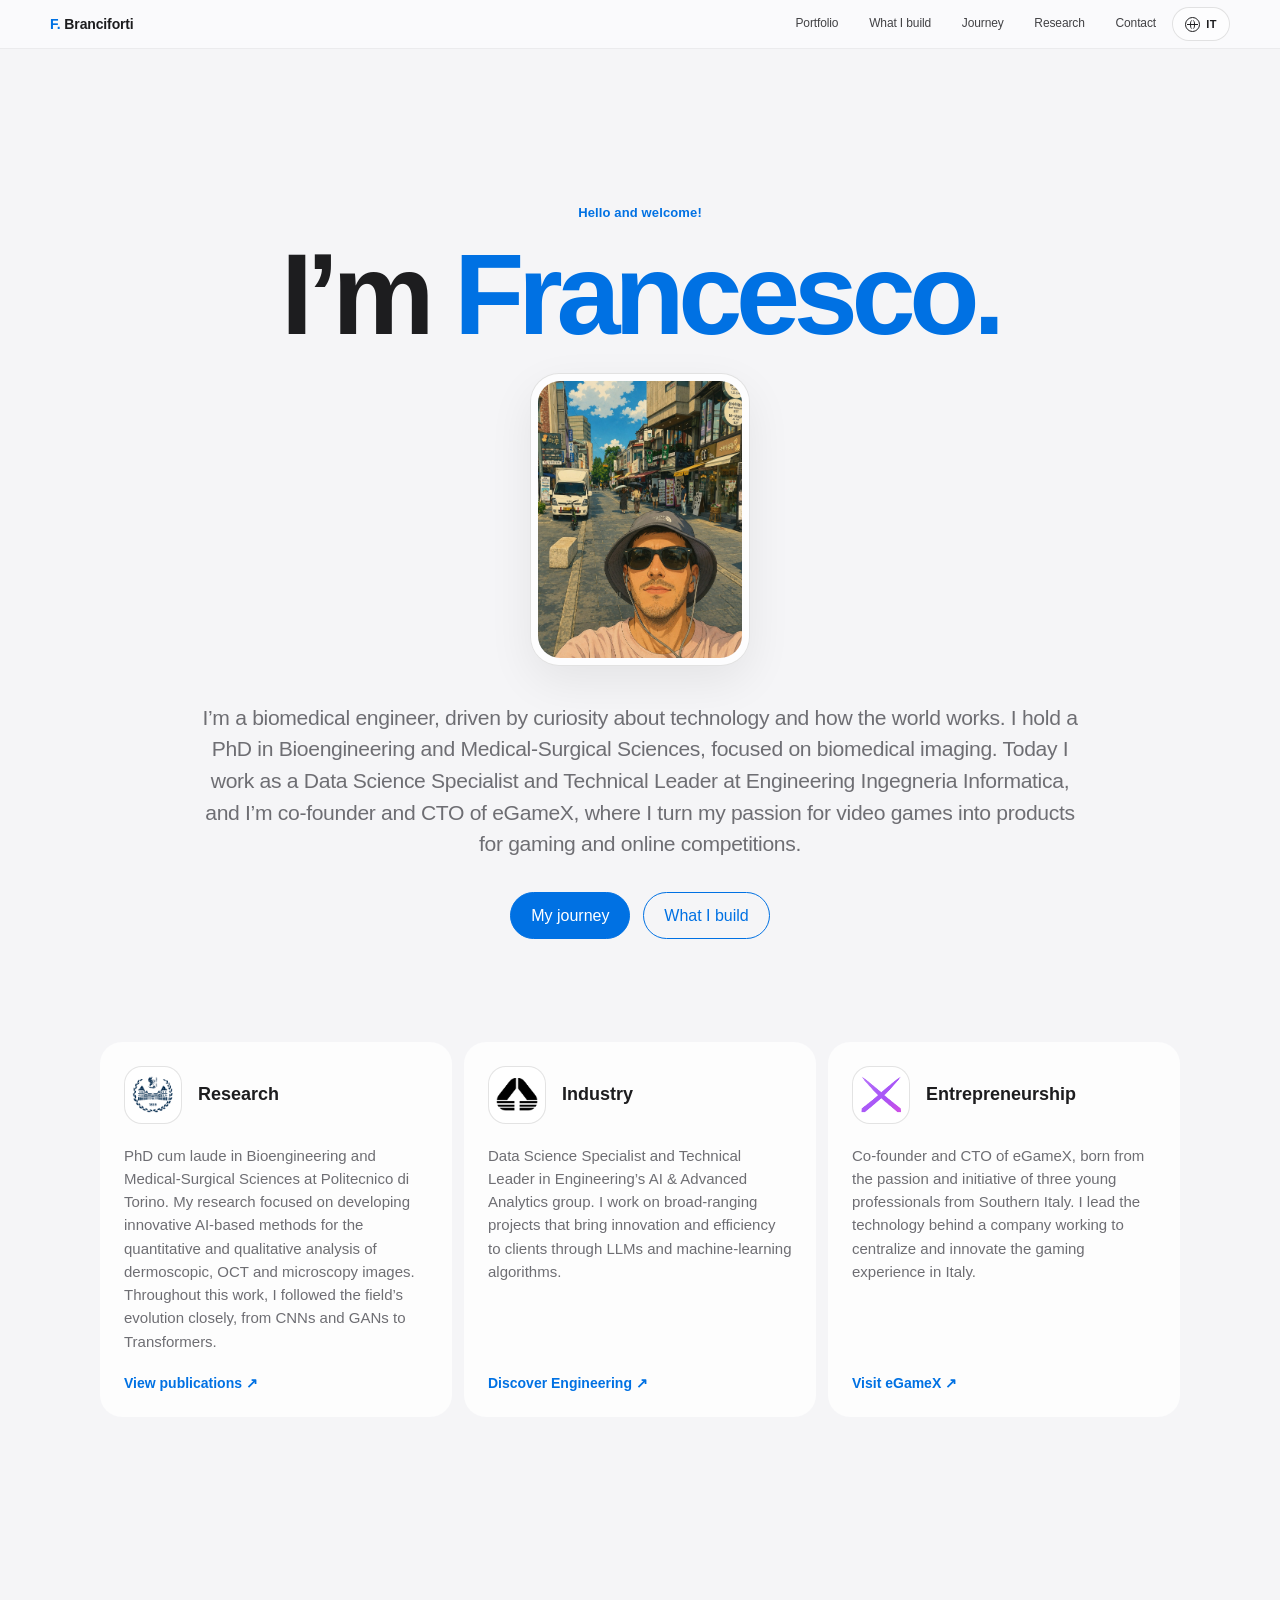
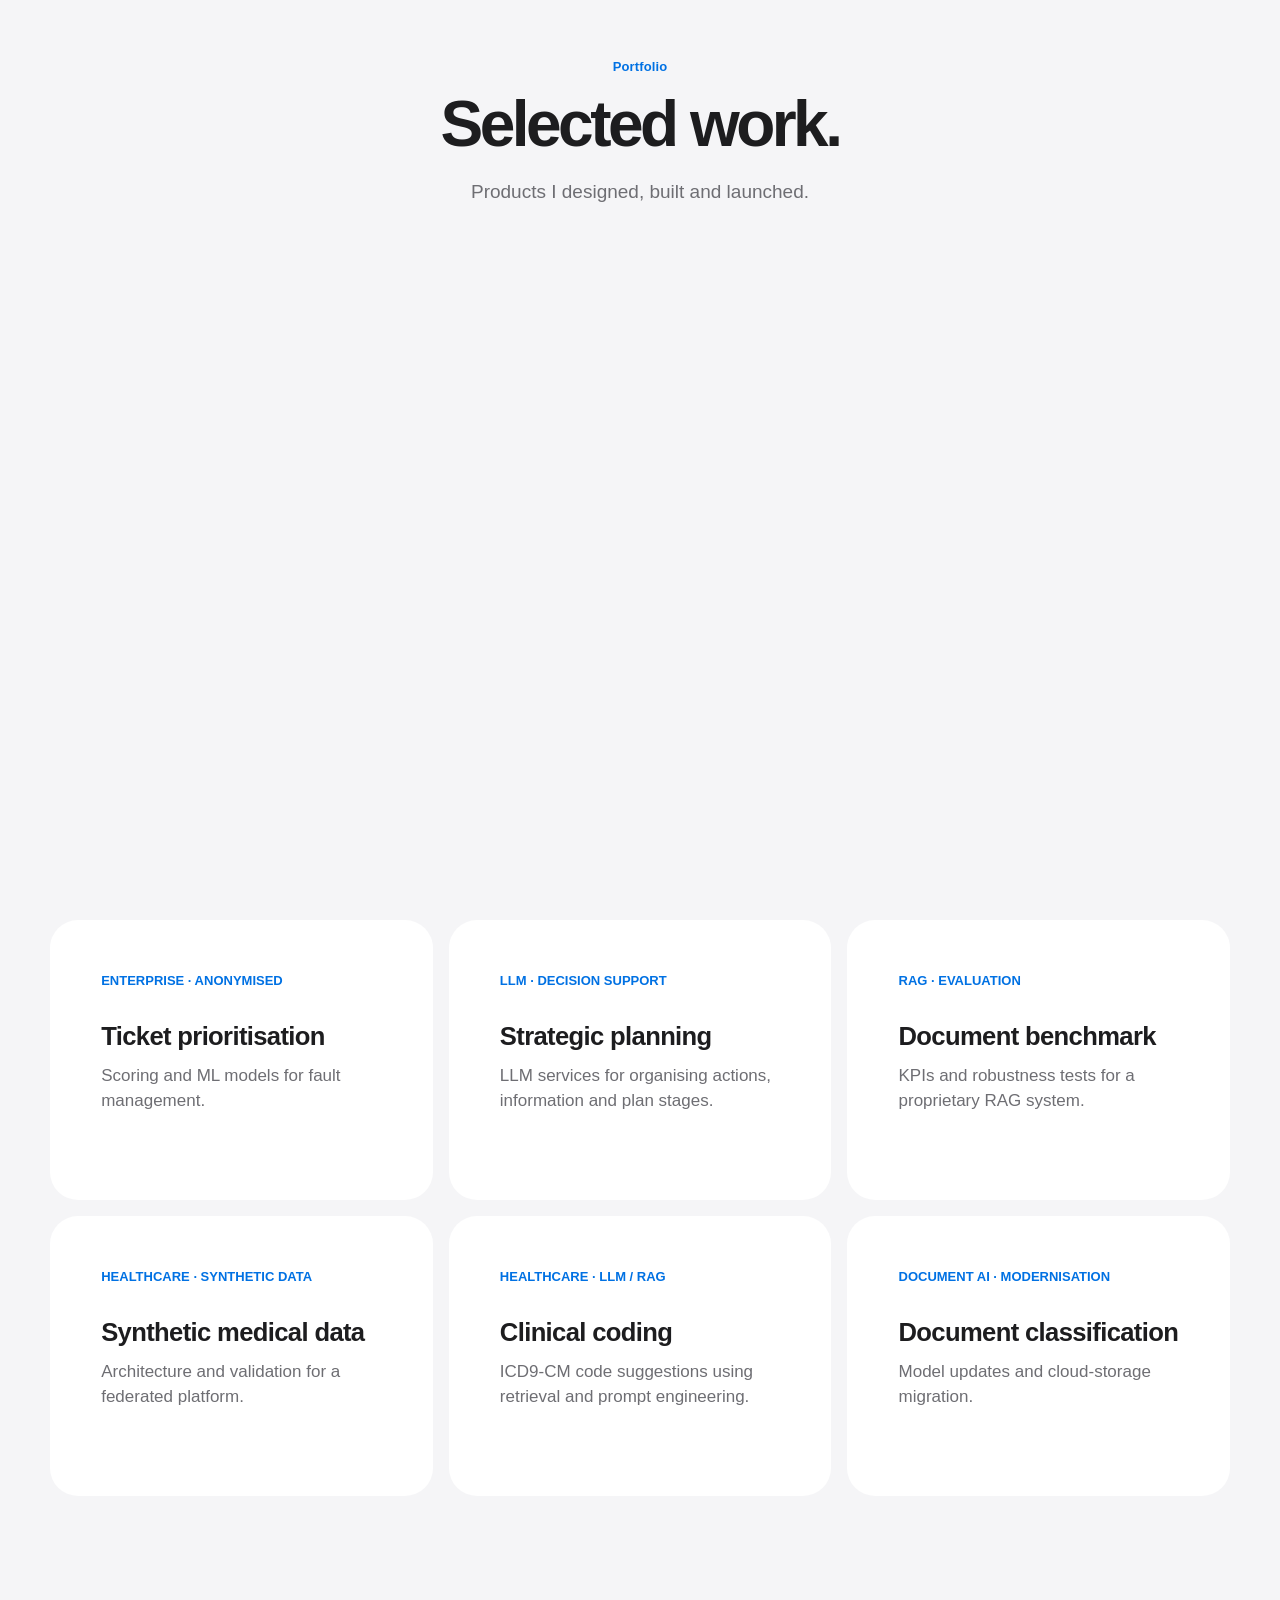
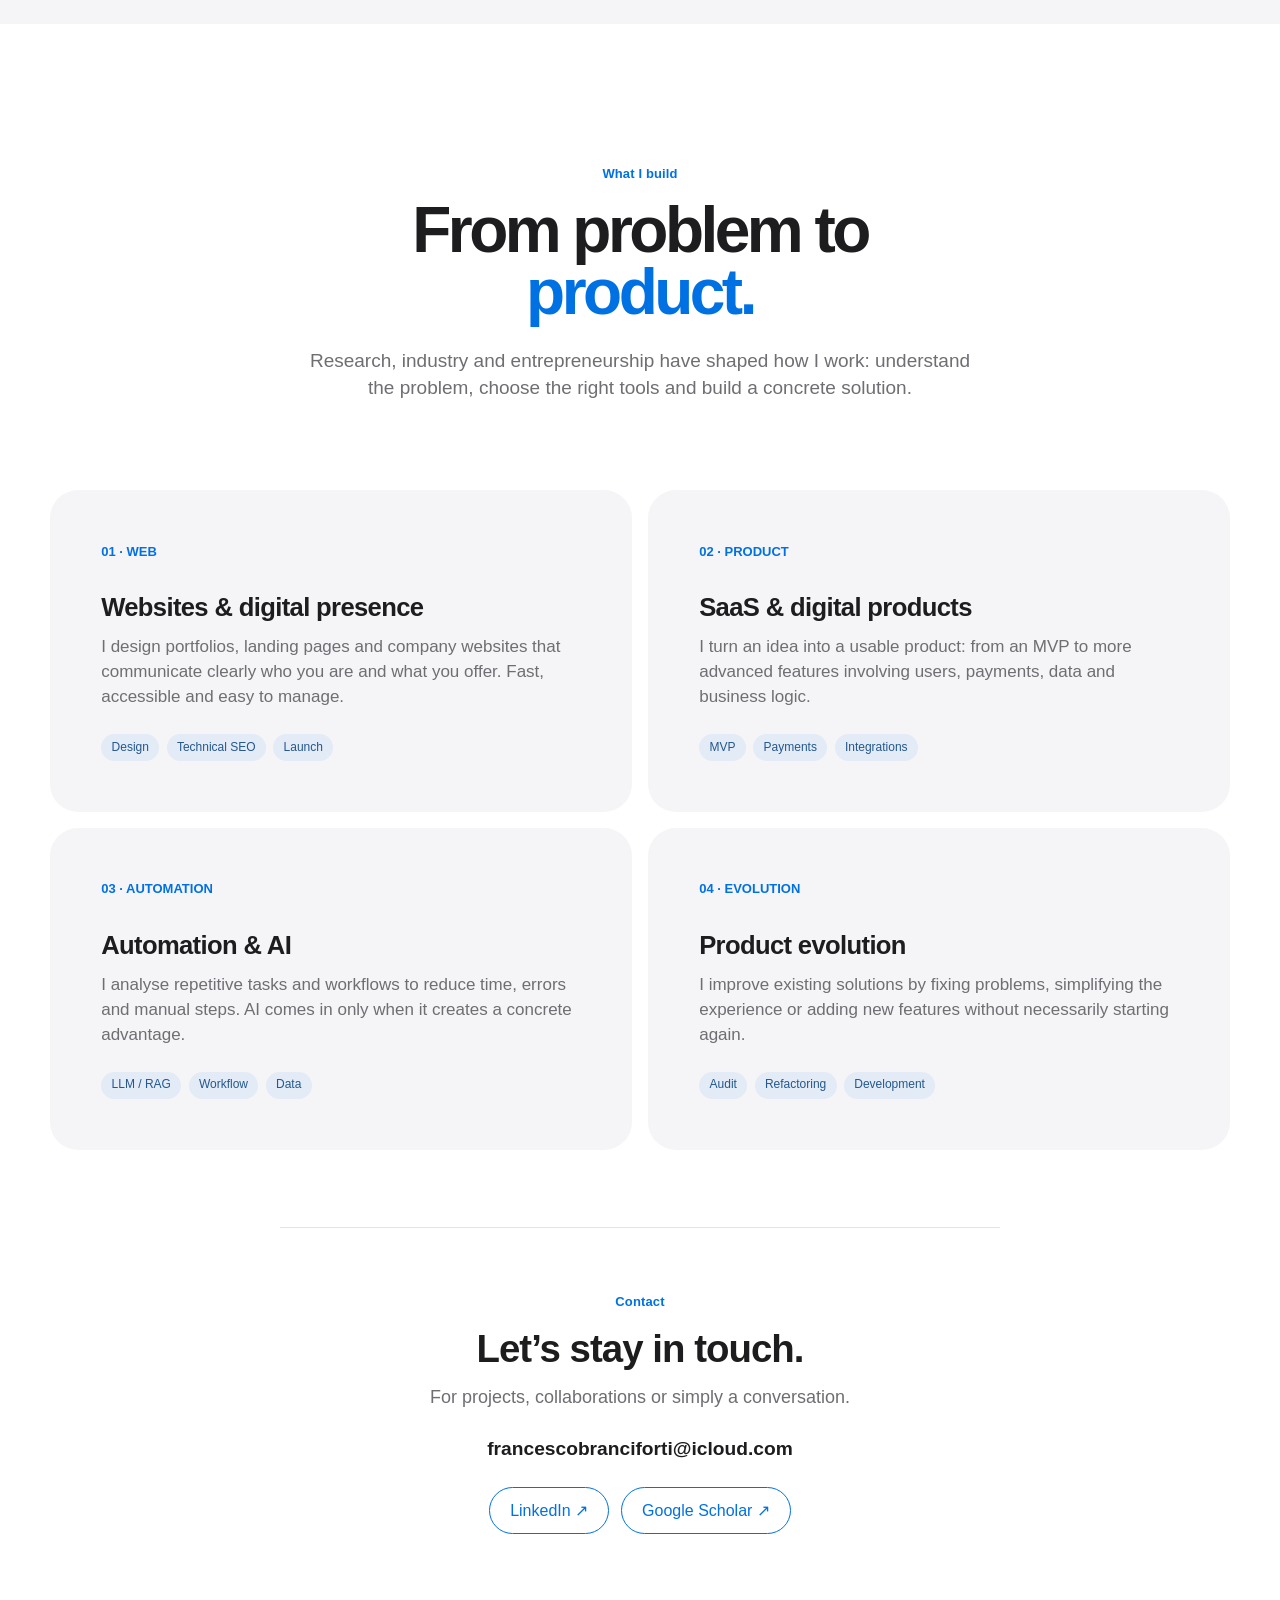
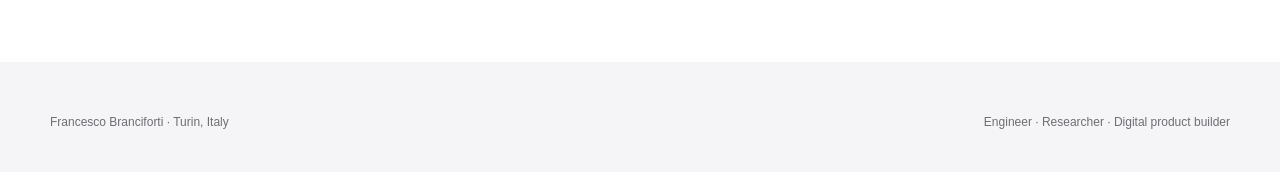
==== index.html @ 2f278cbb "Publish portfolio website" ====
<!doctype html>
<html lang="en">
<head>
  <meta charset="utf-8">
  <meta name="viewport" content="width=device-width, initial-scale=1">
  <title>Francesco Branciforti — Engineer, researcher and product builder</title>
  <meta name="description" content="I build websites, SaaS and custom digital products, with AI where useful.">
  <meta property="og:title" content="Francesco Branciforti — Engineer, researcher and product builder">
  <meta property="og:description" content="Websites, SaaS and digital products, from idea to launch.">
  <meta property="og:type" content="website">
  <meta property="og:url" content="https://ezioauditore95.github.io/portfolio/">
  <link rel="canonical" href="https://ezioauditore95.github.io/portfolio/">
  <link rel="alternate" hreflang="it" href="https://ezioauditore95.github.io/portfolio/it/">
  <link rel="alternate" hreflang="en" href="https://ezioauditore95.github.io/portfolio/">
  <link rel="stylesheet" href="styles.css">
</head>
<body>
  <a class="skip-link" href="#content">Skip to content</a>
  <nav class="site-nav" aria-label="Main navigation">
    <div class="nav-inner">
      <a class="brand" href="#top"><strong>F.</strong> Branciforti</a>
      <div class="nav-links" id="nav-links">
        <a href="#work">Portfolio</a><a href="#solutions">What I build</a><a href="en/journey/">Journey</a><a href="en/research/">Research</a><a href="#contact">Contact</a>
      </div>
      <div class="nav-actions">
        <a class="language-toggle" href="it/" lang="it" aria-label="View this page in Italian" title="Italiano"><span class="language-icon" aria-hidden="true"></span><span class="language-code">IT</span></a>
        <button class="nav-toggle" type="button" aria-expanded="false" aria-controls="nav-links">Menu</button>
      </div>
    </div>
  </nav>

  <main id="content">
    <header class="hero" id="top">
      <div class="wrap hero-grid">
        <div class="welcome-layout">
          <div class="welcome-copy" data-reveal>
            <span class="eyebrow">Hello and welcome!</span>
            <h1>I’m <span class="accent">Francesco.</span></h1>
            <figure class="welcome-portrait">
              <img src="assets/francesco-seoul.jpg" alt="Francesco during a trip to Seoul" width="1086" height="1448" fetchpriority="high">
            </figure>
            <p class="lede hero-intro">I’m a biomedical engineer, driven by curiosity about technology and how the world works. I hold a PhD in Bioengineering and Medical-Surgical Sciences, focused on biomedical imaging. Today I work as a Data Science Specialist and Technical Leader at Engineering Ingegneria Informatica, and I’m co-founder and CTO of eGameX, where I turn my passion for video games into products for gaming and online competitions.</p>
            <div class="actions"><a class="button primary" href="en/journey/">My journey</a><a class="button" href="#solutions">What I build</a></div>
          </div>
        </div>
        <aside class="hero-aside" data-reveal>
          <article class="identity-card">
            <div class="identity-card-head">
              <div class="identity-logo"><img src="assets/logo-polito.png" alt="Politecnico di Torino logo"></div>
              <strong>Research</strong>
            </div>
            <p>PhD cum laude in Bioengineering and Medical-Surgical Sciences at Politecnico di Torino. My research focused on developing innovative AI-based methods for the quantitative and qualitative analysis of dermoscopic, OCT and microscopy images. Throughout this work, I followed the field’s evolution closely, from CNNs and GANs to Transformers.</p>
            <a class="identity-link" href="https://scholar.google.com/citations?user=VHpzXFAAAAAJ" target="_blank" rel="noopener">View publications</a>
          </article>
          <article class="identity-card">
            <div class="identity-card-head">
              <div class="identity-logo"><img src="assets/logo-eng.png" alt="Engineering logo"></div>
              <strong>Industry</strong>
            </div>
            <p>Data Science Specialist and Technical Leader in Engineering’s AI &amp; Advanced Analytics group. I work on broad-ranging projects that bring innovation and efficiency to clients through LLMs and machine-learning algorithms.</p>
            <a class="identity-link" href="https://www.eng.it/en" target="_blank" rel="noopener">Discover Engineering</a>
          </article>
          <article class="identity-card">
            <div class="identity-card-head">
              <div class="identity-logo"><img src="assets/logo-egamex.png" alt="eGameX logo"></div>
              <strong>Entrepreneurship</strong>
            </div>
            <p>Co-founder and CTO of eGameX, born from the passion and initiative of three young professionals from Southern Italy. I lead the technology behind a company working to centralize and innovate the gaming experience in Italy.</p>
            <a class="identity-link" href="https://www.egamex.eu/" target="_blank" rel="noopener">Visit eGameX</a>
          </article>
        </aside>
      </div>
    </header>

    <section id="work"><div class="wrap">
      <div class="section-head" data-reveal><div><span class="eyebrow">Portfolio</span><h2>Selected work.</h2></div><p>Products I designed, built and launched.</p></div>
      <article class="feature" data-reveal>
        <div class="feature-visual"><div class="feature-mark">eGameX</div></div>
        <div class="feature-copy"><span class="eyebrow">Live SaaS · Co-founder &amp; CTO · since 2024</span><h2>A platform for esports tournaments.</h2><p class="muted">I led the product architecture, development and launch.</p><ul><li>Tournament engine and organizer dashboards</li><li>Subscriptions and streaming integrations</li><li>€30k Lazio Innova grant</li></ul><div class="actions"><a class="button primary" href="https://egamex.eu" target="_blank" rel="noopener">Visit eGameX</a></div></div>
      </article>
      <div class="grid-3" style="margin-top:1rem">
        <article class="card" data-reveal><span class="number">ENTERPRISE · ANONYMISED</span><h3>Ticket prioritisation</h3><p>Scoring and ML models for fault management.</p></article>
        <article class="card" data-reveal><span class="number">LLM · DECISION SUPPORT</span><h3>Strategic planning</h3><p>LLM services for organising actions, information and plan stages.</p></article>
        <article class="card" data-reveal><span class="number">RAG · EVALUATION</span><h3>Document benchmark</h3><p>KPIs and robustness tests for a proprietary RAG system.</p></article>
        <article class="card" data-reveal><span class="number">HEALTHCARE · SYNTHETIC DATA</span><h3>Synthetic medical data</h3><p>Architecture and validation for a federated platform.</p></article>
        <article class="card" data-reveal><span class="number">HEALTHCARE · LLM / RAG</span><h3>Clinical coding</h3><p>ICD9-CM code suggestions using retrieval and prompt engineering.</p></article>
        <article class="card" data-reveal><span class="number">DOCUMENT AI · MODERNISATION</span><h3>Document classification</h3><p>Model updates and cloud-storage migration.</p></article>
      </div>
    </div></section>

    <section id="solutions"><div class="wrap">
      <div class="section-head" data-reveal><div><span class="eyebrow">What I build</span><h2>From problem to <span class="accent">product.</span></h2></div><p>Research, industry and entrepreneurship have shaped how I work: understand the problem, choose the right tools and build a concrete solution.</p></div>
      <div class="grid-4">
        <article class="card" data-reveal><span class="number">01 · WEB</span><h3>Websites &amp; digital presence</h3><p>I design portfolios, landing pages and company websites that communicate clearly who you are and what you offer. Fast, accessible and easy to manage.</p><div class="tags"><span class="tag">Design</span><span class="tag">Technical SEO</span><span class="tag">Launch</span></div></article>
        <article class="card" data-reveal><span class="number">02 · PRODUCT</span><h3>SaaS &amp; digital products</h3><p>I turn an idea into a usable product: from an MVP to more advanced features involving users, payments, data and business logic.</p><div class="tags"><span class="tag">MVP</span><span class="tag">Payments</span><span class="tag">Integrations</span></div></article>
        <article class="card" data-reveal><span class="number">03 · AUTOMATION</span><h3>Automation &amp; AI</h3><p>I analyse repetitive tasks and workflows to reduce time, errors and manual steps. AI comes in only when it creates a concrete advantage.</p><div class="tags"><span class="tag">LLM / RAG</span><span class="tag">Workflow</span><span class="tag">Data</span></div></article>
        <article class="card" data-reveal><span class="number">04 · EVOLUTION</span><h3>Product evolution</h3><p>I improve existing solutions by fixing problems, simplifying the experience or adding new features without necessarily starting again.</p><div class="tags"><span class="tag">Audit</span><span class="tag">Refactoring</span><span class="tag">Development</span></div></article>
      </div>
      <div class="section-bridge contact-hub" id="contact" data-reveal>
        <span class="eyebrow">Contact</span>
        <h3>Let’s stay in touch.</h3>
        <p>For projects, collaborations or simply a conversation.</p>
        <a class="contact-email" href="mailto:francescobranciforti@icloud.com?subject=I%20would%20like%20to%20tell%20you%20about%20my%20idea">francescobranciforti@icloud.com</a>
        <div class="contact-links">
          <a class="button" href="https://www.linkedin.com/in/francescobranciforti" target="_blank" rel="noopener">LinkedIn ↗</a>
          <a class="button" href="https://scholar.google.com/citations?user=VHpzXFAAAAAJ" target="_blank" rel="noopener">Google Scholar ↗</a>
        </div>
      </div>
    </div></section>
  </main>
  <footer><div class="wrap footer-inner"><span>Francesco Branciforti · Turin, Italy</span><span>Engineer · Researcher · Digital product builder</span></div></footer>
  <script src="script.js"></script>
</body>
</html>
---- styles.css ----
:root {
  --ink: #1d1d1f;
  --muted: #6e6e73;
  --blue: #0071e3;
  --blue-hover: #0077ed;
  --surface: #ffffff;
  --surface-soft: #f5f5f7;
  --line: rgba(0, 0, 0, 0.11);
  --shadow: 0 18px 50px rgba(0, 0, 0, 0.08);
  --sans: -apple-system, BlinkMacSystemFont, "SF Pro Display", "SF Pro Text", "Helvetica Neue", Arial, sans-serif;
  --mono: "SFMono-Regular", Consolas, monospace;
}

* { box-sizing: border-box; }
html { scroll-behavior: smooth; }

body {
  margin: 0;
  background: var(--surface);
  color: var(--ink);
  font-family: var(--sans);
  font-size: 17px;
  line-height: 1.47;
  -webkit-font-smoothing: antialiased;
  text-rendering: optimizeLegibility;
}

a { color: inherit; }
img { display: block; max-width: 100%; }
button, input, textarea { font: inherit; }

.skip-link {
  position: fixed;
  top: .75rem;
  left: .75rem;
  z-index: 100;
  padding: .7rem 1rem;
  border-radius: 999px;
  background: var(--ink);
  color: #fff;
  transform: translateY(-160%);
}
.skip-link:focus { transform: none; }

.site-nav {
  position: sticky;
  top: 0;
  z-index: 50;
  background: rgba(250, 250, 252, .86);
  border-bottom: 1px solid rgba(0, 0, 0, .06);
  backdrop-filter: saturate(180%) blur(20px);
}

.nav-inner, .wrap {
  width: min(1180px, calc(100% - 44px));
  margin-inline: auto;
}

.nav-inner {
  min-height: 48px;
  display: flex;
  align-items: center;
  justify-content: space-between;
  gap: 1rem;
}

.brand {
  text-decoration: none;
  font-size: 14px;
  font-weight: 600;
  letter-spacing: -.01em;
}
.brand strong { color: var(--blue); }

.nav-links { display: flex; align-items: center; gap: clamp(1rem, 2.4vw, 2rem); margin-left: auto; }
.nav-links a {
  color: #424245;
  text-decoration: none;
  font-size: 12px;
  letter-spacing: -.01em;
  transition: color 160ms ease;
}
.nav-links a:hover, .nav-links a:focus-visible, .nav-links a[aria-current="page"] { color: #000; }
.language { border-left: 1px solid var(--line); padding-left: 1.25rem; color: var(--blue) !important; }

.nav-actions {
  display: flex;
  align-items: center;
  gap: .2rem;
}
.language-toggle {
  min-width: 58px;
  height: 34px;
  display: inline-flex;
  align-items: center;
  justify-content: center;
  gap: .38rem;
  padding: 0 .65rem;
  border: 1px solid var(--line);
  border-radius: 999px;
  color: var(--ink);
  background: rgba(255, 255, 255, .62);
  text-decoration: none;
  font-size: 11px;
  font-weight: 650;
  letter-spacing: .04em;
  transition: background-color 160ms ease, border-color 160ms ease, color 160ms ease;
}
.language-toggle:hover, .language-toggle:focus-visible { background: #fff; border-color: #b7b7bc; color: var(--blue); }
.language-icon {
  position: relative;
  width: 15px;
  height: 15px;
  display: block;
  border: 1.5px solid currentColor;
  border-radius: 50%;
}
.language-icon::before {
  content: "";
  position: absolute;
  inset: 2px 4px;
  border-left: 1.5px solid currentColor;
  border-right: 1.5px solid currentColor;
  border-radius: 50%;
}
.language-icon::after {
  content: "";
  position: absolute;
  left: 1px;
  right: 1px;
  top: 6px;
  border-top: 1.5px solid currentColor;
}

.nav-toggle {
  display: none;
  border: 0;
  background: transparent;
  color: var(--ink);
  padding: .5rem;
}

.hero {
  min-height: calc(100vh - 48px);
  display: grid;
  align-items: center;
  padding: clamp(6rem, 12vw, 10rem) 0 clamp(4rem, 9vw, 7rem);
  background: var(--surface-soft);
  text-align: center;
}

.hero-grid {
  display: flex;
  flex-direction: column;
  align-items: center;
}
.welcome-layout {
  width: min(880px, 100%);
  text-align: center;
}
.welcome-copy h1 { margin-inline: auto; }
.welcome-copy .actions { justify-content: center; }
.welcome-portrait {
  width: min(220px, 58vw);
  aspect-ratio: 3 / 4;
  margin: 0 auto 2.2rem;
  padding: 7px;
  overflow: hidden;
  border: 1px solid var(--line);
  border-radius: 29px;
  background: rgba(255, 255, 255, .82);
  box-shadow: 0 16px 46px rgba(0, 0, 0, .07);
}
.welcome-portrait img {
  width: 100%;
  height: 100%;
  display: block;
  border-radius: 22px;
  object-fit: cover;
}

.eyebrow {
  display: block;
  margin-bottom: 1rem;
  color: var(--blue);
  font-size: 13px;
  font-weight: 600;
  letter-spacing: .01em;
}

h1, h2, h3, p { margin-top: 0; }
h1, h2 {
  margin-bottom: 1.4rem;
  font-weight: 650;
  line-height: .98;
  letter-spacing: -.055em;
}
h1 { max-width: 12ch; font-size: clamp(4rem, 9vw, 7.8rem); }
h2 { max-width: 15ch; font-size: clamp(2.8rem, 5vw, 5rem); }
h3 { margin-bottom: .8rem; font-size: clamp(1.35rem, 2vw, 1.7rem); line-height: 1.15; letter-spacing: -.025em; }
.hero h1 { margin-inline: auto; }
.accent { color: var(--blue); }
.lede { max-width: 760px; color: var(--muted); font-size: clamp(1.2rem, 2vw, 1.65rem); line-height: 1.35; letter-spacing: -.015em; }
.hero-intro { max-width: 880px; font-size: clamp(1.12rem, 1.65vw, 1.4rem); line-height: 1.5; }

.actions { display: flex; flex-wrap: wrap; gap: .8rem; margin-top: 2rem; }
.hero .actions { justify-content: center; }
.button {
  display: inline-flex;
  min-height: 44px;
  align-items: center;
  justify-content: center;
  padding: .68rem 1.25rem;
  border: 1px solid var(--blue);
  border-radius: 999px;
  color: var(--blue);
  text-decoration: none;
  font-size: 16px;
  font-weight: 450;
  transition: background 160ms ease, color 160ms ease, transform 160ms ease;
}
.button.primary { background: var(--blue); color: #fff; }
.button:hover, .button:focus-visible { background: var(--blue-hover); color: #fff; transform: translateY(-1px); }

.hero-aside {
  width: min(1080px, 100%);
  display: grid;
  grid-template-columns: repeat(3, 1fr);
  gap: 12px;
  margin-top: clamp(4rem, 8vw, 7rem);
  text-align: left;
}
.identity-card {
  min-height: 350px;
  margin: 0;
  padding: 1.5rem;
  border-radius: 22px;
  background: rgba(255, 255, 255, .78);
  display: flex;
  flex-direction: column;
  gap: 1.25rem;
}
.identity-card-head {
  display: flex;
  align-items: center;
  gap: 1rem;
}
.identity-card-head strong {
  color: var(--ink);
  font-size: 18px;
}
.identity-card p {
  margin: 0;
  color: var(--muted);
  font-size: 15px;
  line-height: 1.55;
}
.identity-link {
  align-self: flex-start;
  margin-top: auto;
  color: var(--blue);
  font-size: 14px;
  font-weight: 600;
  text-decoration: none;
}
.identity-link::after { content: " ↗"; }
.identity-link:hover, .identity-link:focus-visible { text-decoration: underline; text-underline-offset: 3px; }
.identity-logo {
  width: 58px;
  aspect-ratio: 1;
  display: grid;
  place-items: center;
  overflow: hidden;
  border: 1px solid var(--line);
  border-radius: 18px;
  background: #fff;
}
.identity-logo img {
  width: 74%;
  height: 74%;
  display: block;
  object-fit: contain;
}

.proof-strip {
  display: grid;
  grid-template-columns: repeat(4, 1fr);
  background: var(--surface);
  border-bottom: 12px solid var(--surface-soft);
}
.proof {
  padding: 2.4rem 1.5rem;
  border-right: 1px solid var(--line);
  color: var(--muted);
  text-align: center;
  font-size: 14px;
}
.proof:last-child { border-right: 0; }
.proof strong { display: block; margin-bottom: .25rem; color: var(--ink); font-size: 18px; letter-spacing: -.02em; }

section {
  padding: clamp(6rem, 10vw, 9rem) 0;
  border-bottom: 12px solid var(--surface);
  background: var(--surface-soft);
}
section:nth-of-type(even) { background: var(--surface); border-bottom-color: var(--surface-soft); }

.section-head {
  max-width: 860px;
  margin: 0 auto clamp(3.5rem, 7vw, 5.5rem);
  text-align: center;
}
.section-head h2 { margin-inline: auto; }
.section-head p { max-width: 680px; margin-inline: auto; color: var(--muted); font-size: 19px; }

.grid-2, .grid-3, .grid-4 { display: grid; gap: 16px; }
.grid-2, .grid-4 { grid-template-columns: repeat(2, 1fr); }
.grid-3 { grid-template-columns: repeat(3, 1fr); }

.card {
  position: relative;
  min-height: 280px;
  overflow: hidden;
  padding: clamp(2rem, 4vw, 3.2rem);
  border: 0;
  border-radius: 28px;
  background: #fff;
  transition: transform 220ms ease, box-shadow 220ms ease;
}
section:nth-of-type(even) .card { background: var(--surface-soft); }
.card:hover { transform: translateY(-4px); box-shadow: var(--shadow); }
.card p, .muted { color: var(--muted); }
.card .number { display: block; margin-bottom: 2rem; color: var(--blue); font-size: 13px; font-weight: 600; }
.section-bridge { max-width: 720px; margin: clamp(3rem, 6vw, 5rem) auto 0; text-align: center; }
.section-bridge p { margin-bottom: 1.5rem; color: var(--muted); font-size: 18px; line-height: 1.5; }
.contact-hub { scroll-margin-top: 80px; padding-top: clamp(2.5rem, 5vw, 4rem); border-top: 1px solid var(--line); }
.contact-hub h3 { margin-bottom: .8rem; font-size: clamp(1.8rem, 3vw, 2.5rem); }
.contact-email { display: inline-block; margin-bottom: 1.5rem; color: var(--ink); font-size: clamp(1rem, 2vw, 1.2rem); font-weight: 600; text-decoration: none; }
.contact-email:hover, .contact-email:focus-visible { color: var(--blue); text-decoration: underline; text-underline-offset: 4px; }
.contact-links { display: flex; flex-wrap: wrap; justify-content: center; gap: .75rem; }
.tags { display: flex; flex-wrap: wrap; gap: .45rem; margin-top: 1.5rem; }
.tag { padding: .3rem .65rem; border-radius: 999px; background: rgba(0, 113, 227, .08); color: #24588f; font-size: 12px; }

.feature {
  display: grid;
  grid-template-columns: .95fr 1.05fr;
  min-height: 610px;
  overflow: hidden;
  border-radius: 32px;
  background: #000;
  color: #f5f5f7;
}
.feature-visual {
  min-height: 420px;
  display: flex;
  align-items: center;
  justify-content: center;
  padding: 2rem;
  background:
    radial-gradient(circle at 50% 45%, rgba(80, 150, 255, .78), transparent 22%),
    radial-gradient(circle at 45% 55%, rgba(74, 63, 190, .55), transparent 42%),
    linear-gradient(145deg, #10142a, #000 70%);
}
.feature-mark { font-size: clamp(3.5rem, 8vw, 7.5rem); font-weight: 650; letter-spacing: -.075em; text-shadow: 0 0 45px rgba(130, 185, 255, .4); }
.feature-copy { align-self: center; padding: clamp(2.5rem, 6vw, 5rem); }
.feature-copy h2 { color: #f5f5f7; }
.feature-copy p, .feature-copy ul { color: #a1a1a6; }
.feature-copy ul { padding-left: 1.2rem; }
.feature-copy .button { color: #fff; }

.timeline { max-width: 940px; margin: 0 auto 2rem; }
.timeline-item {
  display: grid;
  grid-template-columns: 145px 1fr;
  gap: 2rem;
  margin-bottom: 16px;
  padding: clamp(2rem, 4vw, 3.2rem);
  border-radius: 26px;
  background: #fff;
}
.timeline-item time { color: var(--blue); font-size: 14px; font-weight: 600; }
.timeline-item p { margin-bottom: 0; color: var(--muted); }
.timeline + .text-link { display: block; width: fit-content; margin: 2rem auto 0; }

.fact-list {
  display: grid;
  gap: .75rem;
  margin: 1.25rem 0 0;
  padding: 0;
  list-style: none;
}
.fact-list li { color: var(--muted); }
.fact-list strong { color: var(--ink); }

.research-facts {
  display: grid;
  grid-template-columns: repeat(3, 1fr);
  gap: 16px;
  margin-top: 16px;
}
.research-fact {
  padding: 1.6rem;
  border-radius: 20px;
  background: #fff;
  color: var(--muted);
  font-size: 14px;
}
.research-fact strong {
  display: block;
  margin-bottom: .35rem;
  color: var(--ink);
  font-size: 19px;
  letter-spacing: -.02em;
}

.research-card { min-height: 0; }
.research-card img { width: 100%; aspect-ratio: 16/10; object-fit: cover; margin-bottom: 1.7rem; border-radius: 18px; }
.text-link { color: var(--blue); text-underline-offset: 4px; }

.method { counter-reset: method; }
.method .card { counter-increment: method; }
.method .card::after { content: "0" counter(method); position: absolute; right: 1.5rem; bottom: .4rem; color: rgba(0,0,0,.045); font-size: 5rem; font-weight: 650; }

.page-hero {
  padding: clamp(7rem, 12vw, 11rem) 0 clamp(5rem, 8vw, 8rem);
  background: var(--surface-soft);
  text-align: center;
}
.page-hero h1 { max-width: 14ch; margin-inline: auto; font-size: clamp(3.8rem, 8vw, 7rem); }
.page-hero .lede { margin-inline: auto; }
.page-hero .actions { justify-content: center; }
.page-body { display: grid; grid-template-columns: minmax(0, .65fr) minmax(0, 1.35fr); gap: 5rem; }
.sticky-intro { position: sticky; top: 92px; align-self: start; }

.publication-list { list-style: none; padding: 0; margin: 0; }
.publication-list li { padding: 1.5rem 0; border-top: 1px solid var(--line); color: var(--muted); }
.publication-list strong { color: var(--ink); }

.callout {
  max-width: 1100px;
  margin: 0 auto;
  padding: clamp(4rem, 8vw, 7rem) clamp(2rem, 7vw, 6rem);
  border-radius: 32px;
  background: #000;
  color: #f5f5f7;
  text-align: center;
}
.callout h2 { margin-inline: auto; }
.callout .muted { color: #a1a1a6; }
.callout .actions { justify-content: center; }
.callout .button:not(.primary) { color: #2997ff; border-color: #2997ff; }

footer { padding: 2.5rem 0; background: var(--surface-soft); color: var(--muted); font-size: 12px; }
.footer-inner { display: flex; justify-content: space-between; gap: 1rem; flex-wrap: wrap; }

[data-reveal] { opacity: 0; transform: translateY(16px); transition: opacity 600ms ease, transform 600ms ease; }
[data-reveal].visible { opacity: 1; transform: none; }

@media (max-width: 900px) {
  .nav-toggle { display: inline-flex; }
  .nav-links {
    display: none;
    position: absolute;
    top: 48px;
    left: 0;
    right: 0;
    padding: 1.2rem 22px 1.5rem;
    background: rgba(250,250,252,.98);
    border-bottom: 1px solid var(--line);
    flex-wrap: wrap;
  }
  .nav-links.open { display: flex; }
  .language { border-left: 0; padding-left: 0; }
  .welcome-copy .hero-intro { margin-inline: auto; }
  .welcome-portrait { width: min(210px, 58vw); }
  .hero-aside, .grid-3, .research-facts { grid-template-columns: 1fr; }
  .identity-card { min-height: 0; text-align: left; }
  .feature, .page-body { grid-template-columns: 1fr; }
  .feature-visual { min-height: 340px; }
  .sticky-intro { position: static; }
}

@media (max-width: 620px) {
  .nav-inner, .wrap { width: min(100% - 28px, 1180px); }
  body { font-size: 16px; }
  .hero { min-height: auto; }
  .welcome-portrait { width: min(190px, 54vw); border-radius: 25px; }
  .welcome-portrait img { border-radius: 18px; }
  h1 { font-size: clamp(3.6rem, 18vw, 5rem); }
  h2 { font-size: clamp(2.6rem, 12vw, 3.8rem); }
  .proof-strip, .grid-2, .grid-4 { grid-template-columns: 1fr; }
  .proof { border-right: 0; border-bottom: 1px solid var(--line); }
  .card { min-height: 0; border-radius: 22px; }
  .feature { border-radius: 24px; }
  .timeline-item { grid-template-columns: 1fr; gap: .55rem; border-radius: 22px; }
  .actions { flex-direction: column; align-items: stretch; }
  .button { width: 100%; }
  .callout { border-radius: 24px; }
}

@media (prefers-reduced-motion: reduce) {
  html { scroll-behavior: auto; }
  *, *::before, *::after { animation-duration: .01ms !important; transition-duration: .01ms !important; }
  [data-reveal] { opacity: 1; transform: none; }
}
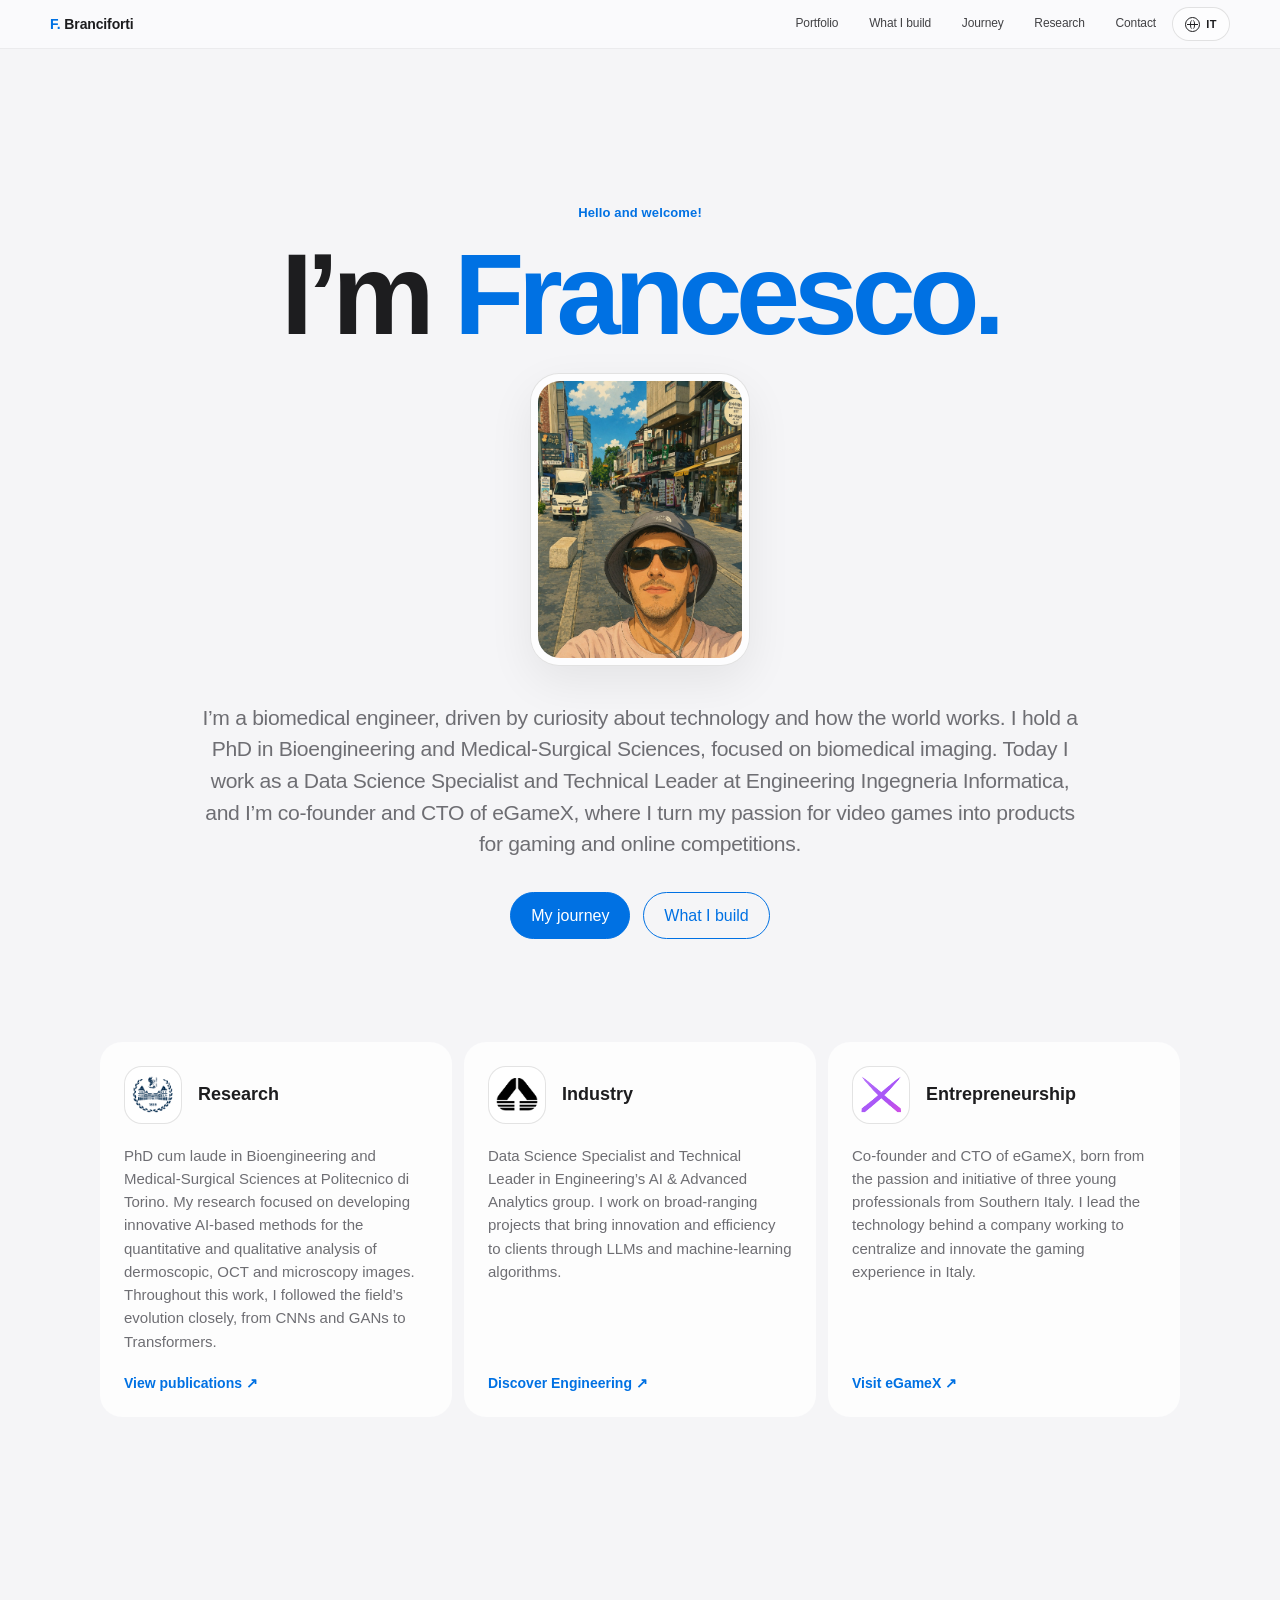
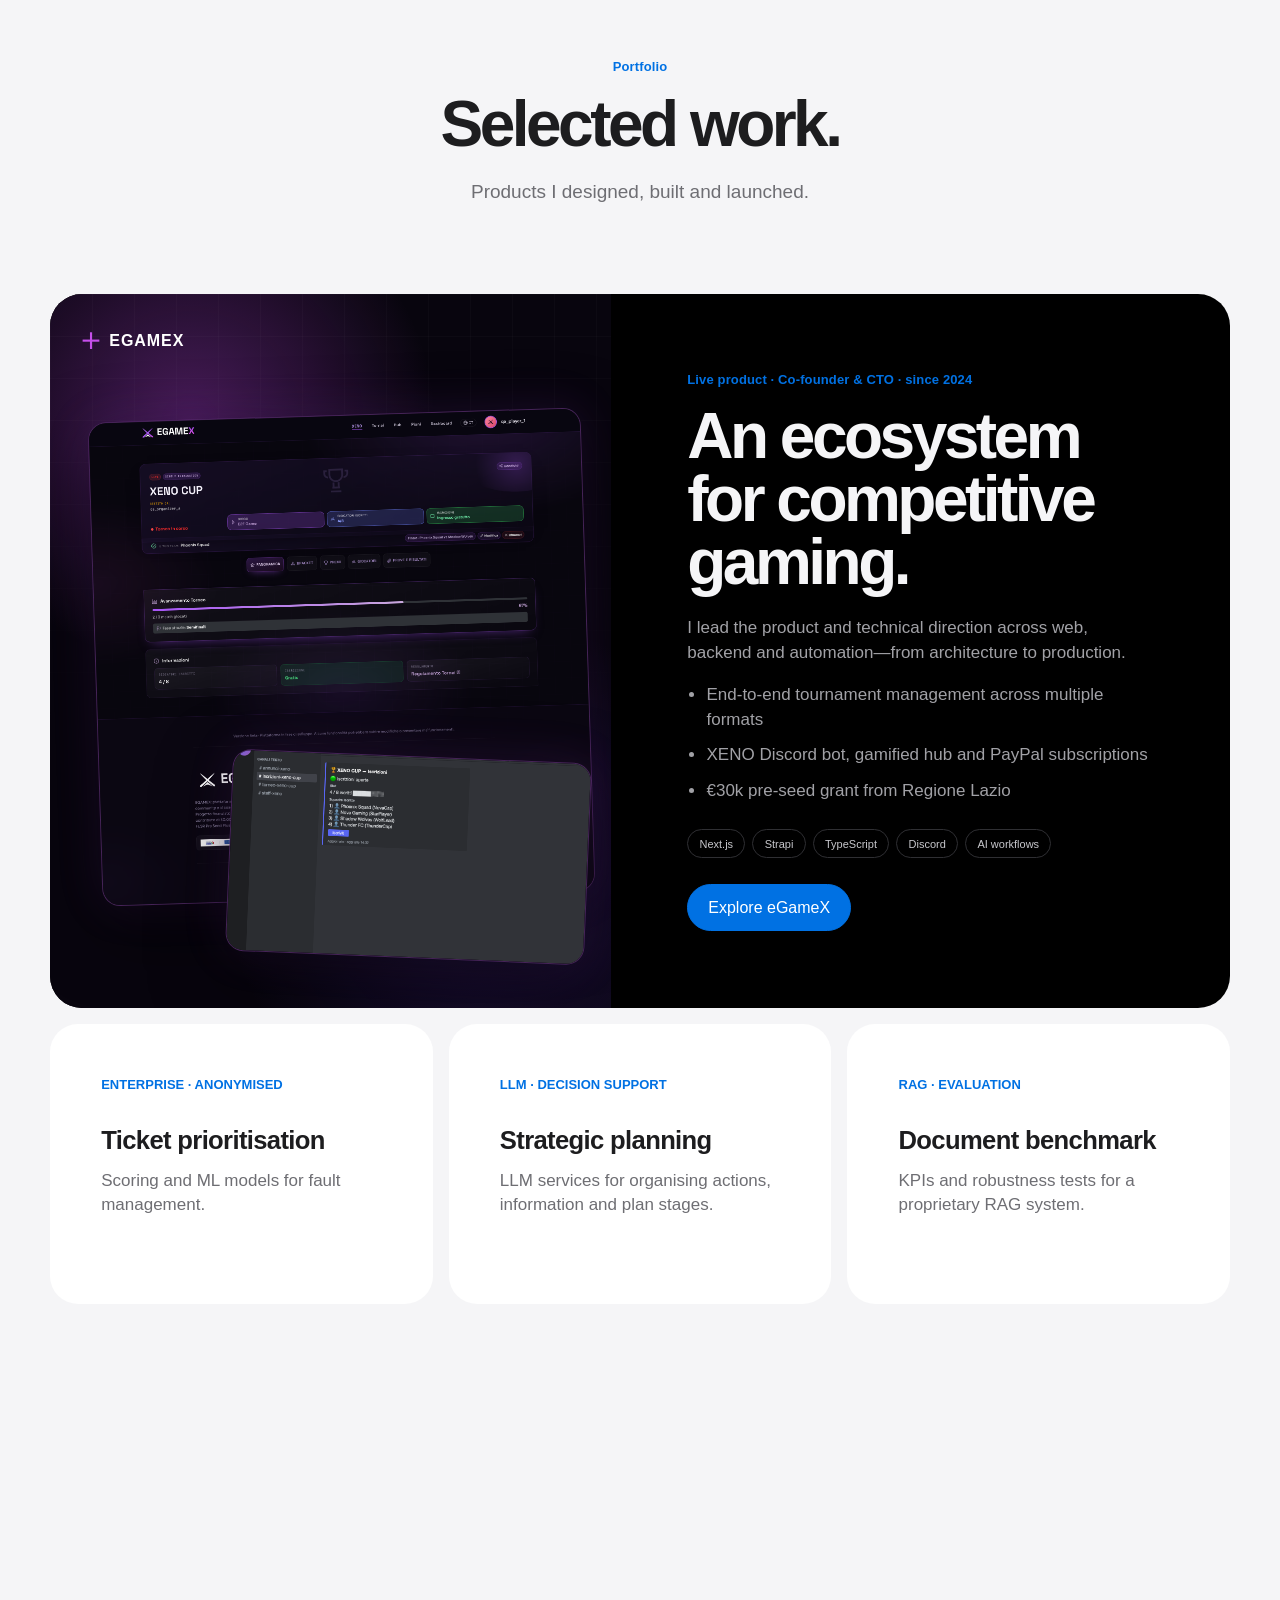
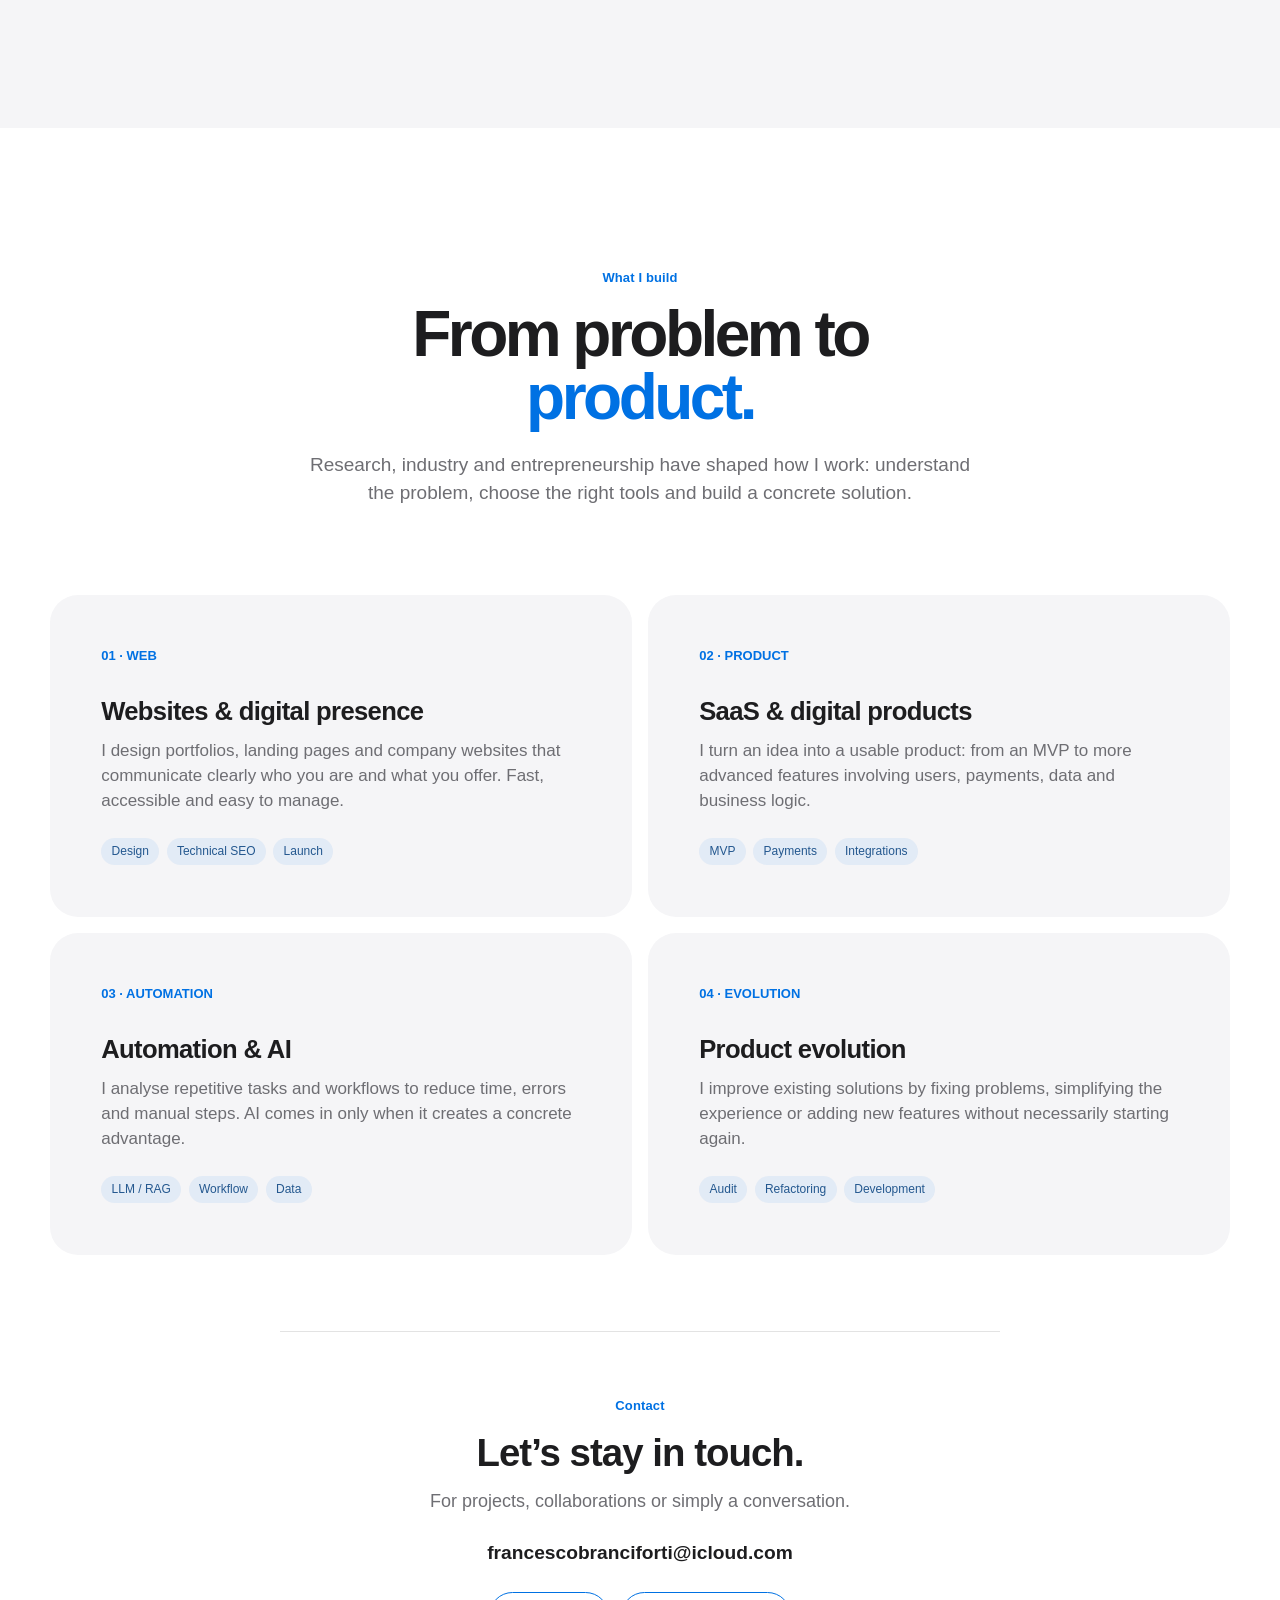
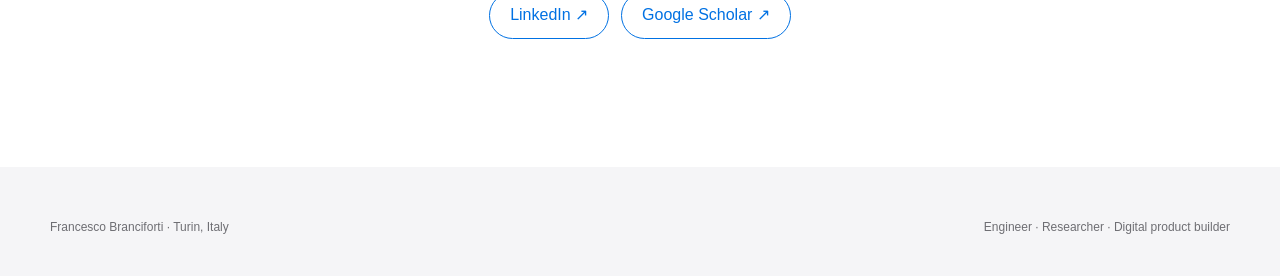
==== commit 1a375861: "Enrich the eGameX portfolio feature" ====
--- a/index.html
+++ b/index.html
@@ -75,8 +75,12 @@
     <section id="work"><div class="wrap">
       <div class="section-head" data-reveal><div><span class="eyebrow">Portfolio</span><h2>Selected work.</h2></div><p>Products I designed, built and launched.</p></div>
       <article class="feature" data-reveal>
-        <div class="feature-visual"><div class="feature-mark">eGameX</div></div>
-        <div class="feature-copy"><span class="eyebrow">Live SaaS · Co-founder &amp; CTO · since 2024</span><h2>A platform for esports tournaments.</h2><p class="muted">I led the product architecture, development and launch.</p><ul><li>Tournament engine and organizer dashboards</li><li>Subscriptions and streaming integrations</li><li>€30k Lazio Innova grant</li></ul><div class="actions"><a class="button primary" href="https://egamex.eu" target="_blank" rel="noopener">Visit eGameX</a></div></div>
+        <div class="feature-visual egamex-visual">
+          <div class="egamex-brand"><span class="egamex-symbol">×</span><strong>EGAMEX</strong></div>
+          <figure class="product-shot product-shot-main"><img src="assets/egamex-tournament-detail.png" alt="eGameX tournament management interface"></figure>
+          <figure class="product-shot product-shot-secondary"><img src="assets/egamex-discord-registration.png" alt="XENO tournament registration inside Discord"></figure>
+        </div>
+        <div class="feature-copy"><span class="eyebrow">Live product · Co-founder &amp; CTO · since 2024</span><h2>An ecosystem for competitive gaming.</h2><p class="muted">I lead the product and technical direction across web, backend and automation—from architecture to production.</p><ul><li>End-to-end tournament management across multiple formats</li><li>XENO Discord bot, gamified hub and PayPal subscriptions</li><li>€30k pre-seed grant from Regione Lazio</li></ul><div class="feature-tech" aria-label="Technology stack"><span>Next.js</span><span>Strapi</span><span>TypeScript</span><span>Discord</span><span>AI workflows</span></div><div class="actions"><a class="button primary" href="https://egamex.eu" target="_blank" rel="noopener">Explore eGameX</a></div></div>
       </article>
       <div class="grid-3" style="margin-top:1rem">
         <article class="card" data-reveal><span class="number">ENTERPRISE · ANONYMISED</span><h3>Ticket prioritisation</h3><p>Scoring and ML models for fault management.</p></article>
--- a/styles.css
+++ b/styles.css
@@ -365,8 +365,55 @@
 .feature-copy { align-self: center; padding: clamp(2.5rem, 6vw, 5rem); }
 .feature-copy h2 { color: #f5f5f7; }
 .feature-copy p, .feature-copy ul { color: #a1a1a6; }
-.feature-copy ul { padding-left: 1.2rem; }
+.feature-copy ul { display: grid; gap: .65rem; padding-left: 1.2rem; }
 .feature-copy .button { color: #fff; }
+.feature-copy .actions { margin-top: 1.6rem; }
+.feature-tech { display: flex; flex-wrap: wrap; gap: .45rem; margin-top: 1.6rem; }
+.feature-tech span { padding: .34rem .7rem; border: 1px solid #2f2f33; border-radius: 999px; color: #c7c7cc; font-size: 11px; }
+
+.egamex-visual {
+  position: relative;
+  isolation: isolate;
+  overflow: hidden;
+  background:
+    radial-gradient(circle at 25% 18%, rgba(196, 71, 235, .34), transparent 34%),
+    radial-gradient(circle at 78% 82%, rgba(92, 53, 196, .28), transparent 36%),
+    #08050e;
+}
+.egamex-visual::after {
+  content: "";
+  position: absolute;
+  inset: 0;
+  z-index: -1;
+  background-image: linear-gradient(rgba(255,255,255,.025) 1px, transparent 1px), linear-gradient(90deg, rgba(255,255,255,.025) 1px, transparent 1px);
+  background-size: 42px 42px;
+  mask-image: linear-gradient(to bottom, #000, transparent 78%);
+}
+.egamex-brand {
+  position: absolute;
+  top: 2rem;
+  left: 2rem;
+  z-index: 3;
+  display: flex;
+  align-items: center;
+  gap: .55rem;
+  color: #fff;
+  font-size: 16px;
+  letter-spacing: .06em;
+}
+.egamex-symbol { color: #c54fea; font-size: 30px; font-weight: 300; line-height: 1; transform: rotate(45deg); }
+.product-shot {
+  position: absolute;
+  margin: 0;
+  overflow: hidden;
+  border: 1px solid rgba(207, 108, 255, .3);
+  border-radius: 18px;
+  background: #08050e;
+  box-shadow: 0 24px 70px rgba(0, 0, 0, .55), 0 0 45px rgba(164, 66, 230, .15);
+}
+.product-shot img { width: 100%; height: 100%; display: block; object-fit: cover; }
+.product-shot-main { width: 88%; aspect-ratio: 1.02; top: 17%; left: 8%; transform: rotate(-1.8deg); }
+.product-shot-secondary { width: 64%; aspect-ratio: 16 / 9; right: 4%; bottom: 7%; z-index: 2; transform: rotate(2.4deg); }
 
 .timeline { max-width: 940px; margin: 0 auto 2rem; }
 .timeline-item {
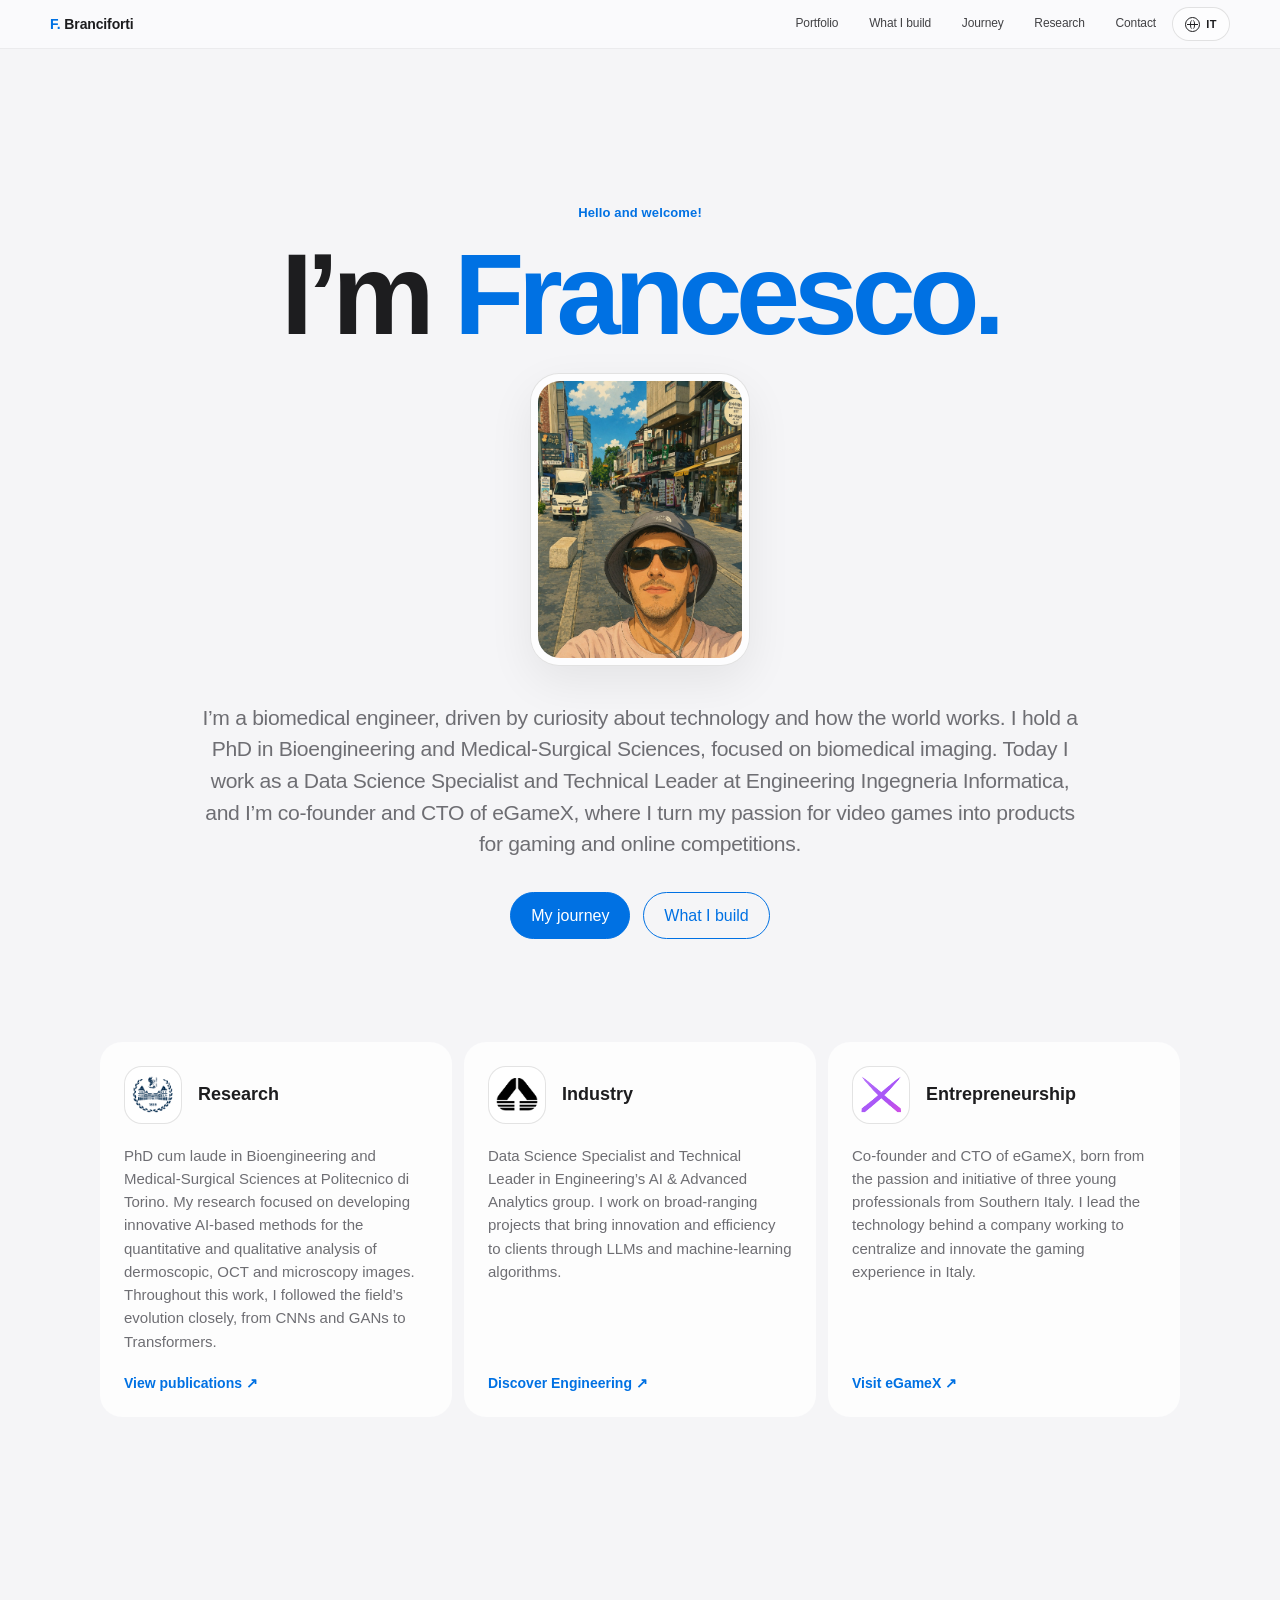
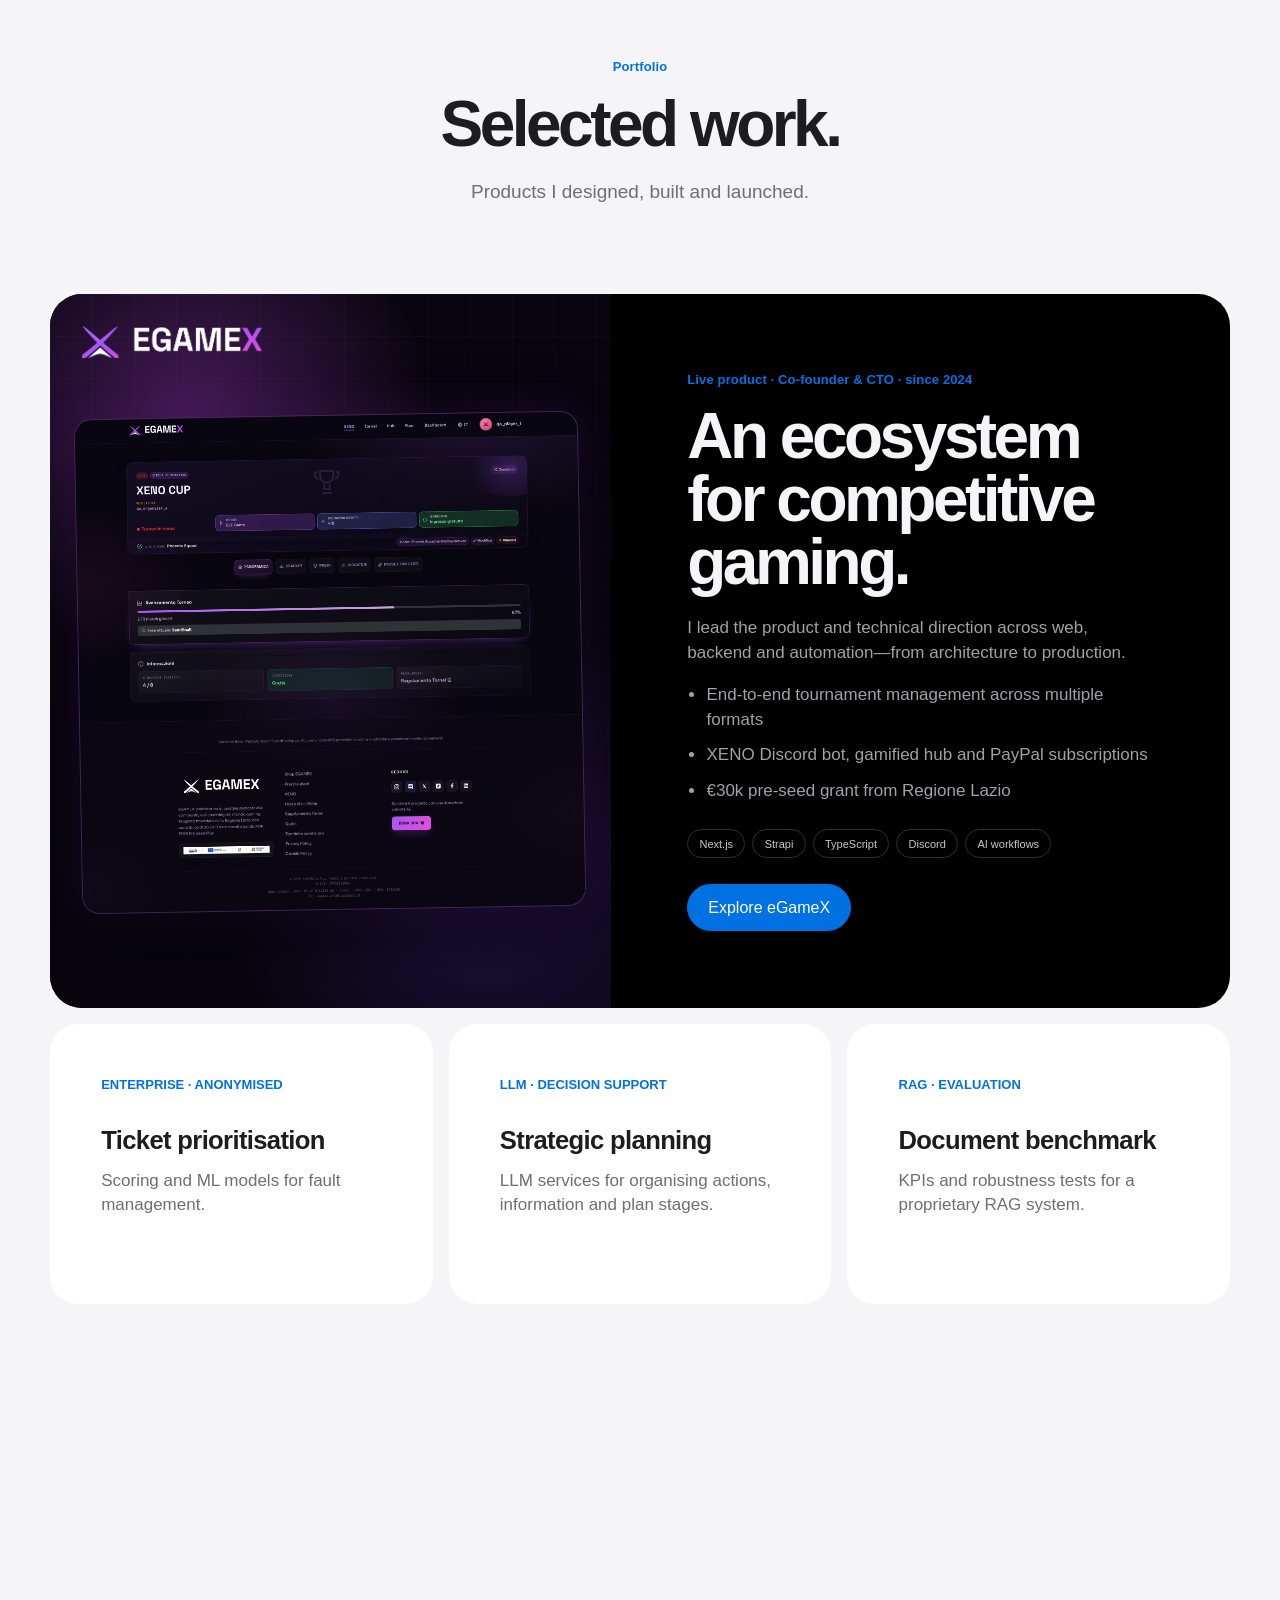
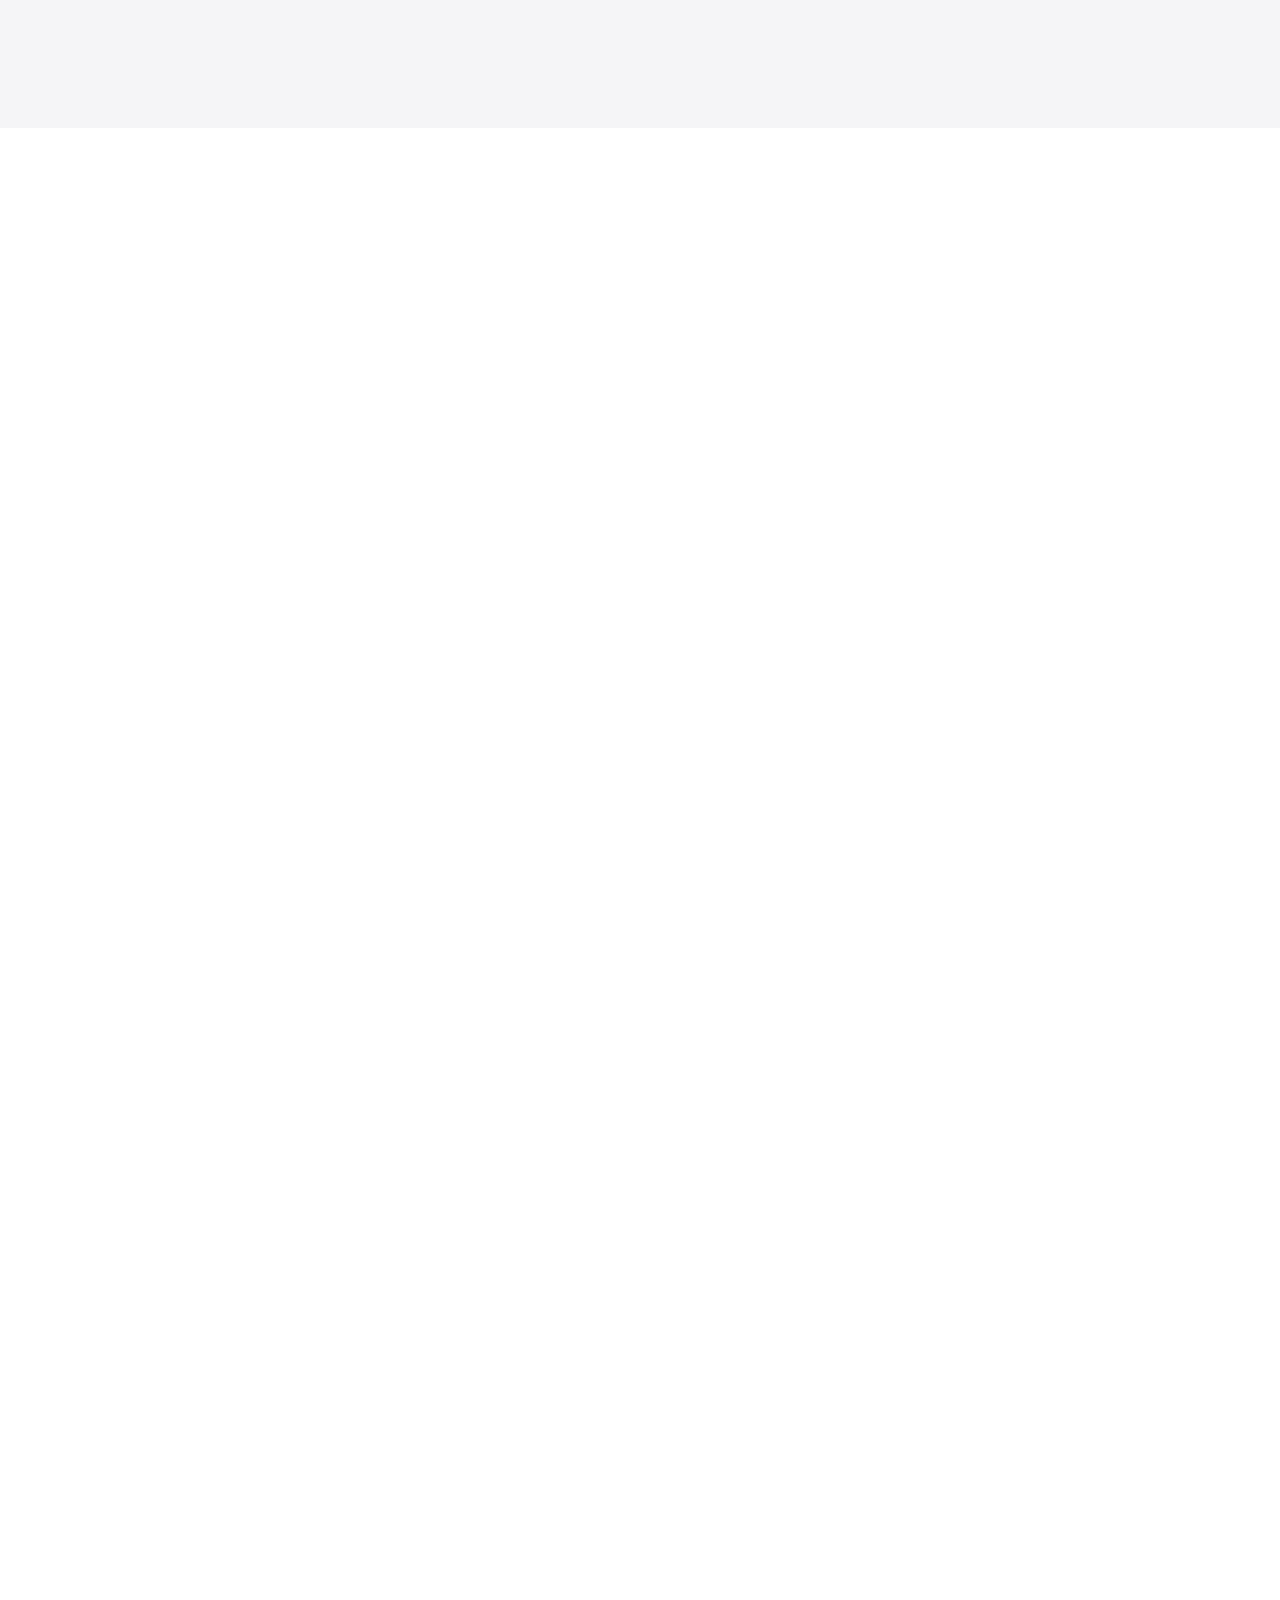
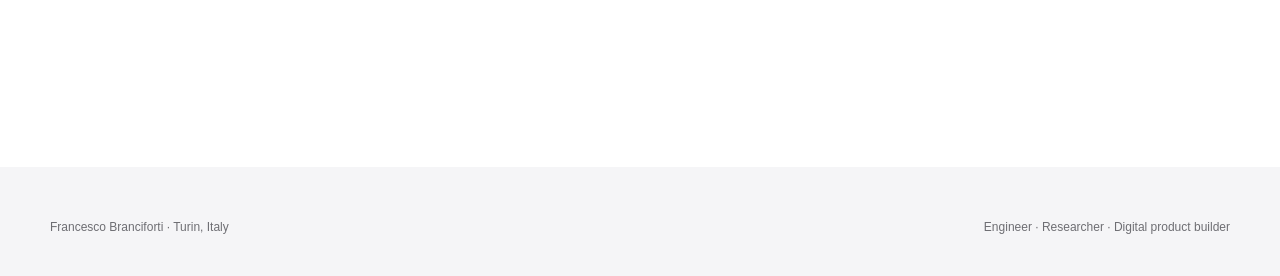
==== commit cb9e1f0e: "Simplify the eGameX feature visual" ====
--- a/index.html
+++ b/index.html
@@ -76,9 +76,8 @@
       <div class="section-head" data-reveal><div><span class="eyebrow">Portfolio</span><h2>Selected work.</h2></div><p>Products I designed, built and launched.</p></div>
       <article class="feature" data-reveal>
         <div class="feature-visual egamex-visual">
-          <div class="egamex-brand"><span class="egamex-symbol">×</span><strong>EGAMEX</strong></div>
+          <div class="egamex-brand"><img src="assets/egamex-wordmark.png" alt="eGameX"></div>
           <figure class="product-shot product-shot-main"><img src="assets/egamex-tournament-detail.png" alt="eGameX tournament management interface"></figure>
-          <figure class="product-shot product-shot-secondary"><img src="assets/egamex-discord-registration.png" alt="XENO tournament registration inside Discord"></figure>
         </div>
         <div class="feature-copy"><span class="eyebrow">Live product · Co-founder &amp; CTO · since 2024</span><h2>An ecosystem for competitive gaming.</h2><p class="muted">I lead the product and technical direction across web, backend and automation—from architecture to production.</p><ul><li>End-to-end tournament management across multiple formats</li><li>XENO Discord bot, gamified hub and PayPal subscriptions</li><li>€30k pre-seed grant from Regione Lazio</li></ul><div class="feature-tech" aria-label="Technology stack"><span>Next.js</span><span>Strapi</span><span>TypeScript</span><span>Discord</span><span>AI workflows</span></div><div class="actions"><a class="button primary" href="https://egamex.eu" target="_blank" rel="noopener">Explore eGameX</a></div></div>
       </article>
--- a/styles.css
+++ b/styles.css
@@ -394,14 +394,9 @@
   top: 2rem;
   left: 2rem;
   z-index: 3;
-  display: flex;
-  align-items: center;
-  gap: .55rem;
-  color: #fff;
-  font-size: 16px;
-  letter-spacing: .06em;
-}
-.egamex-symbol { color: #c54fea; font-size: 30px; font-weight: 300; line-height: 1; transform: rotate(45deg); }
+  width: min(180px, 42%);
+}
+.egamex-brand img { width: 100%; height: auto; display: block; }
 .product-shot {
   position: absolute;
   margin: 0;
@@ -412,8 +407,7 @@
   box-shadow: 0 24px 70px rgba(0, 0, 0, .55), 0 0 45px rgba(164, 66, 230, .15);
 }
 .product-shot img { width: 100%; height: 100%; display: block; object-fit: cover; }
-.product-shot-main { width: 88%; aspect-ratio: 1.02; top: 17%; left: 8%; transform: rotate(-1.8deg); }
-.product-shot-secondary { width: 64%; aspect-ratio: 16 / 9; right: 4%; bottom: 7%; z-index: 2; transform: rotate(2.4deg); }
+.product-shot-main { width: 90%; aspect-ratio: 1.02; top: 17%; left: 5%; transform: rotate(-1deg); }
 
 .timeline { max-width: 940px; margin: 0 auto 2rem; }
 .timeline-item {
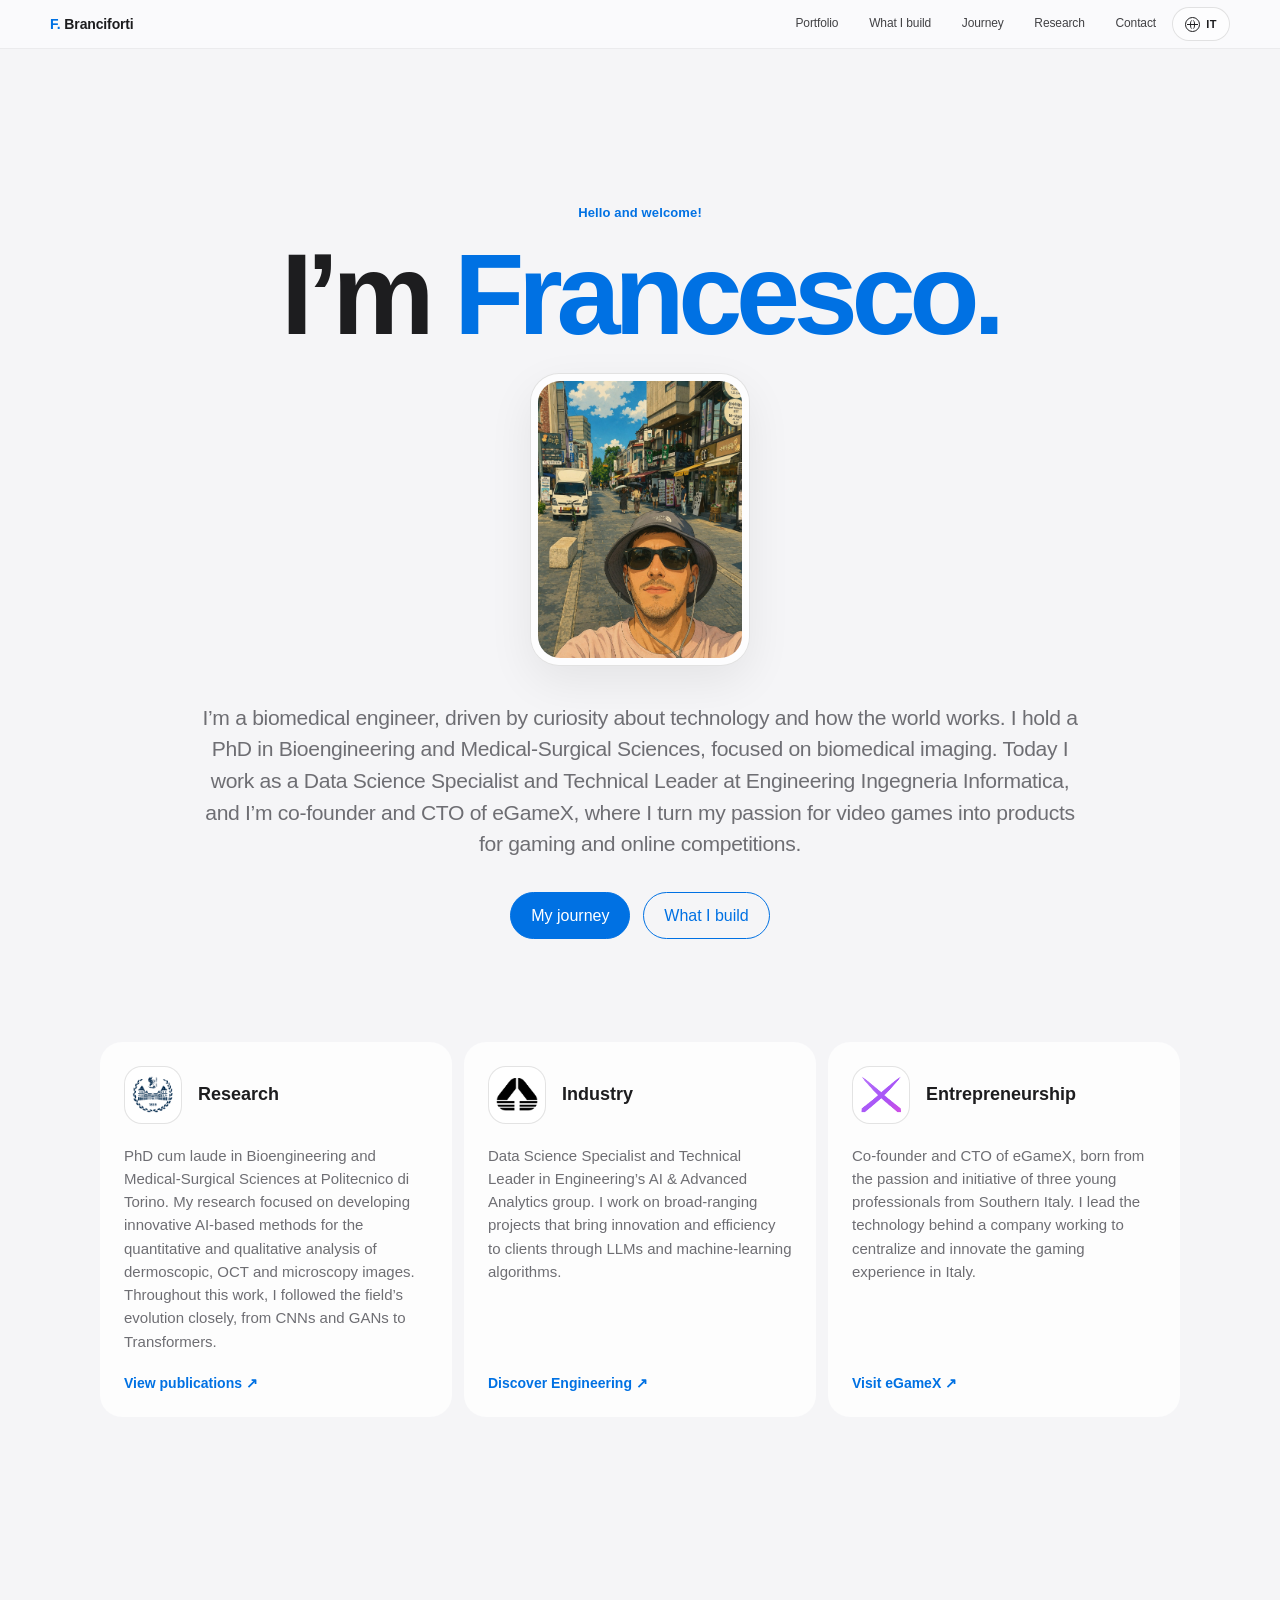
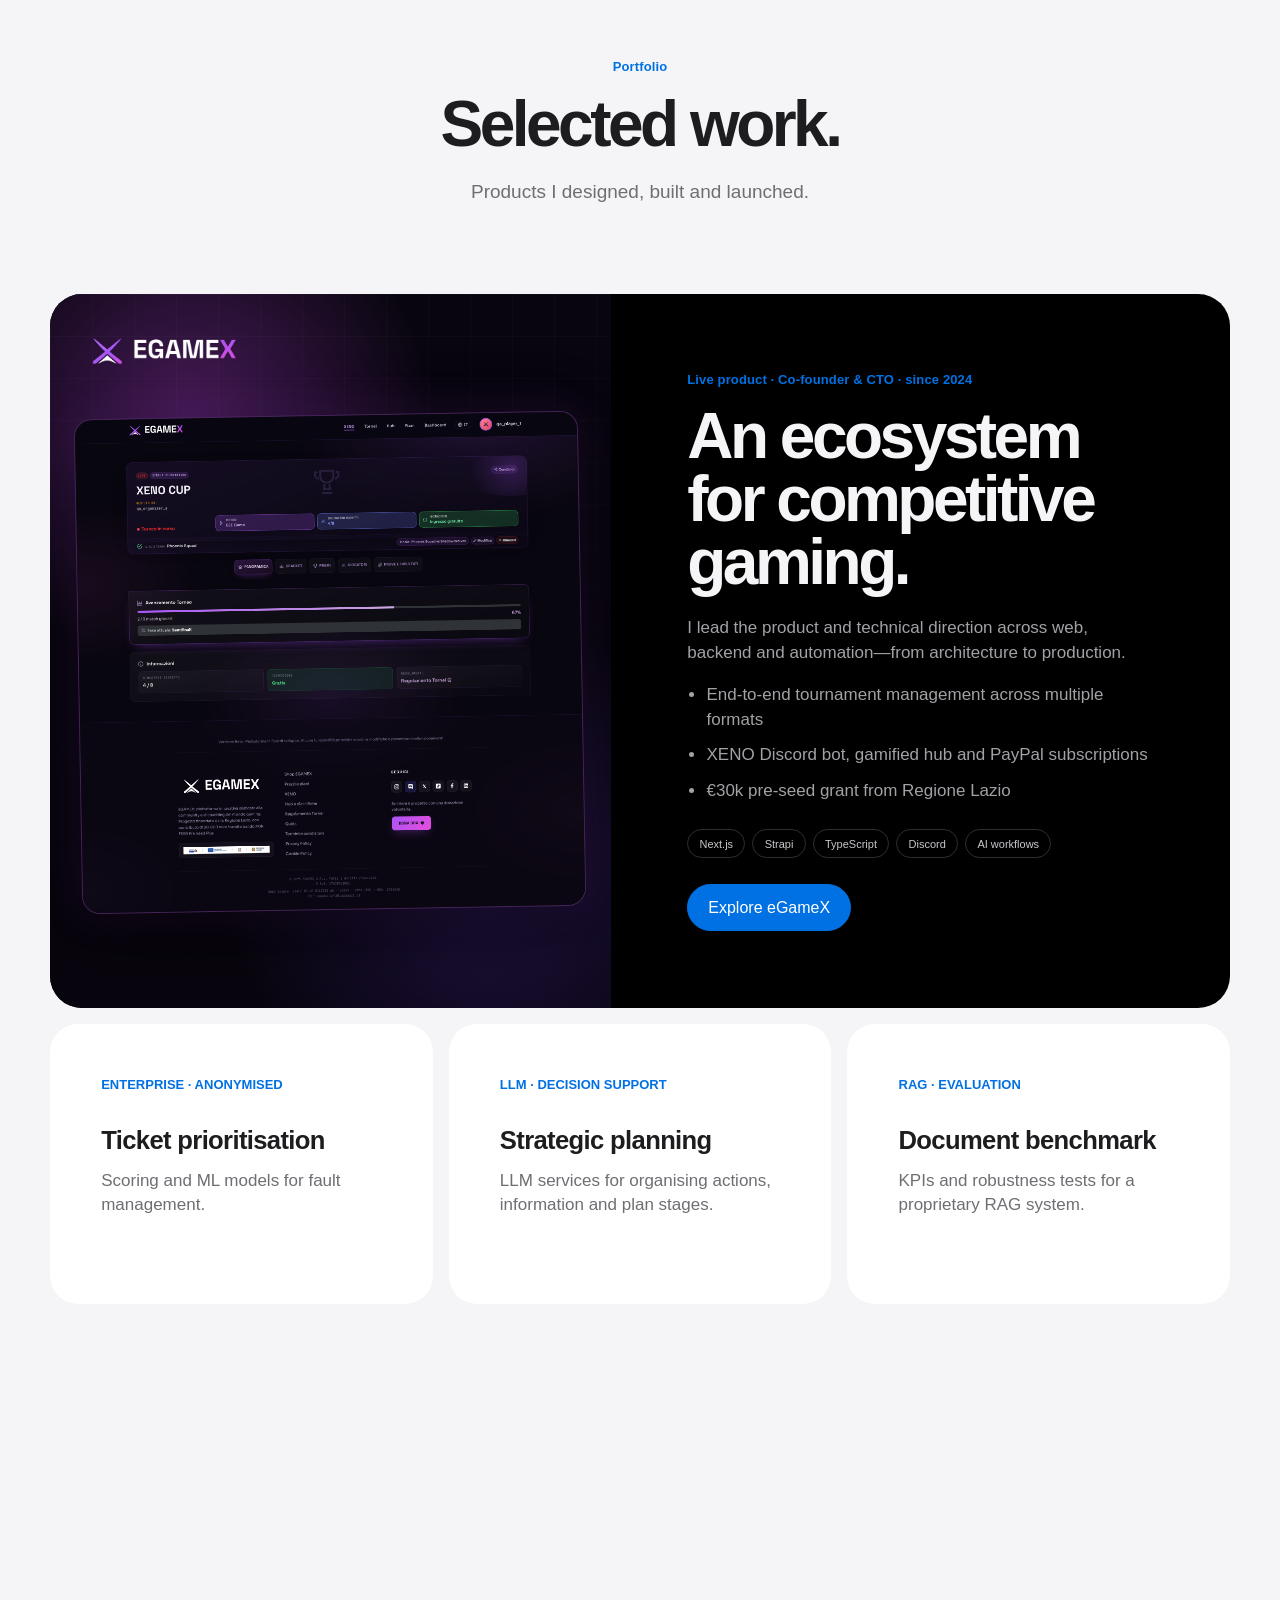
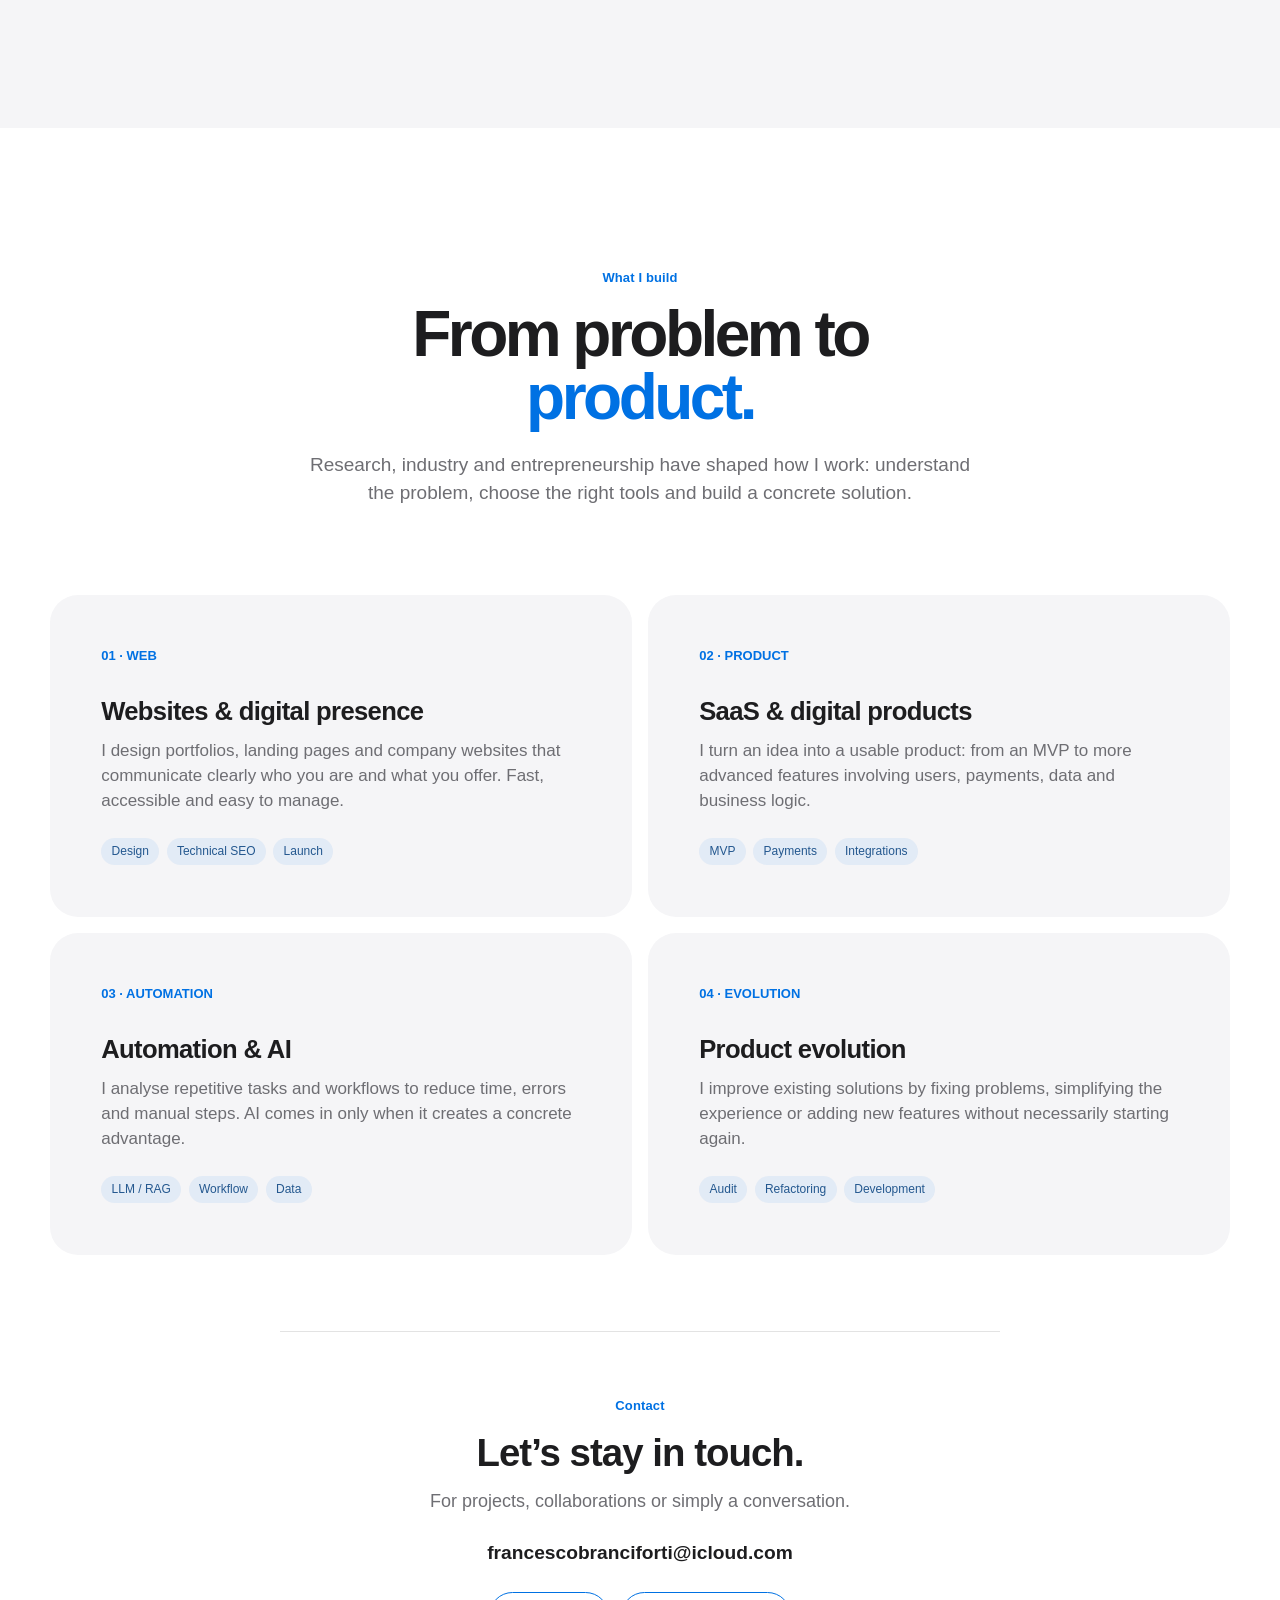
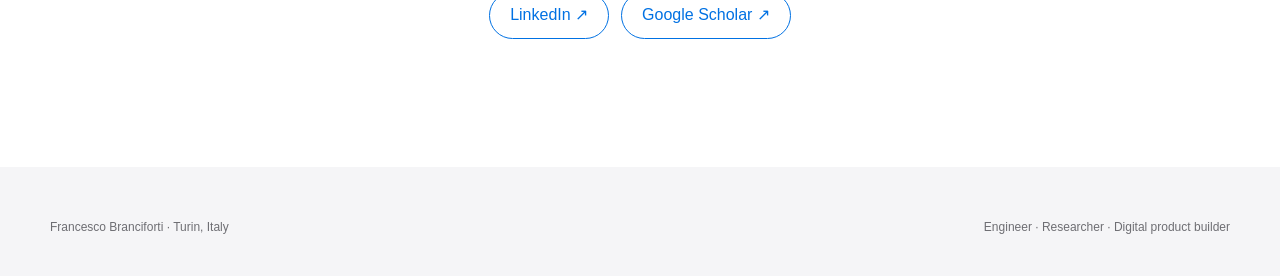
==== commit 92400da3: "Use the official extended eGameX logo" ====
--- a/index.html
+++ b/index.html
@@ -76,7 +76,7 @@
       <div class="section-head" data-reveal><div><span class="eyebrow">Portfolio</span><h2>Selected work.</h2></div><p>Products I designed, built and launched.</p></div>
       <article class="feature" data-reveal>
         <div class="feature-visual egamex-visual">
-          <div class="egamex-brand"><img src="assets/egamex-wordmark.png" alt="eGameX"></div>
+          <div class="egamex-brand"><img src="assets/egamex-logo-extended.png" alt="eGameX"></div>
           <figure class="product-shot product-shot-main"><img src="assets/egamex-tournament-detail.png" alt="eGameX tournament management interface"></figure>
         </div>
         <div class="feature-copy"><span class="eyebrow">Live product · Co-founder &amp; CTO · since 2024</span><h2>An ecosystem for competitive gaming.</h2><p class="muted">I lead the product and technical direction across web, backend and automation—from architecture to production.</p><ul><li>End-to-end tournament management across multiple formats</li><li>XENO Discord bot, gamified hub and PayPal subscriptions</li><li>€30k pre-seed grant from Regione Lazio</li></ul><div class="feature-tech" aria-label="Technology stack"><span>Next.js</span><span>Strapi</span><span>TypeScript</span><span>Discord</span><span>AI workflows</span></div><div class="actions"><a class="button primary" href="https://egamex.eu" target="_blank" rel="noopener">Explore eGameX</a></div></div>
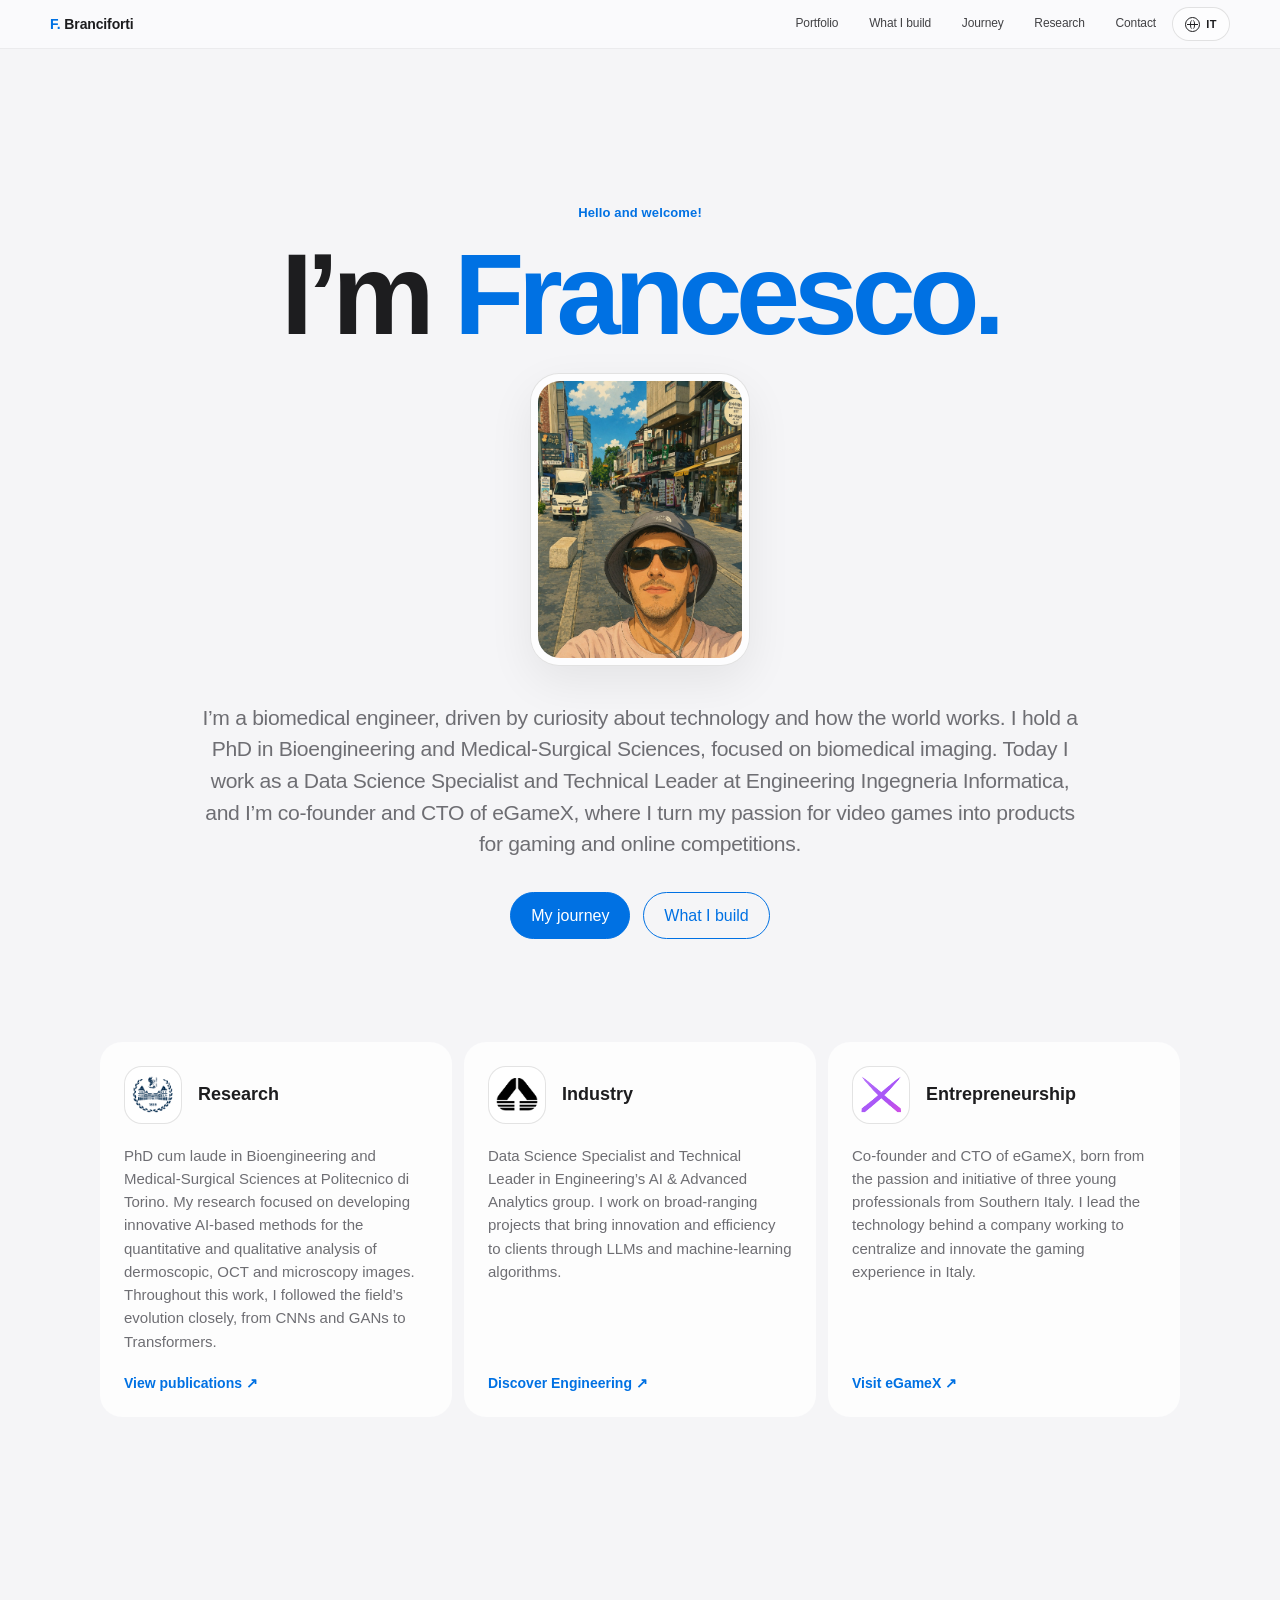
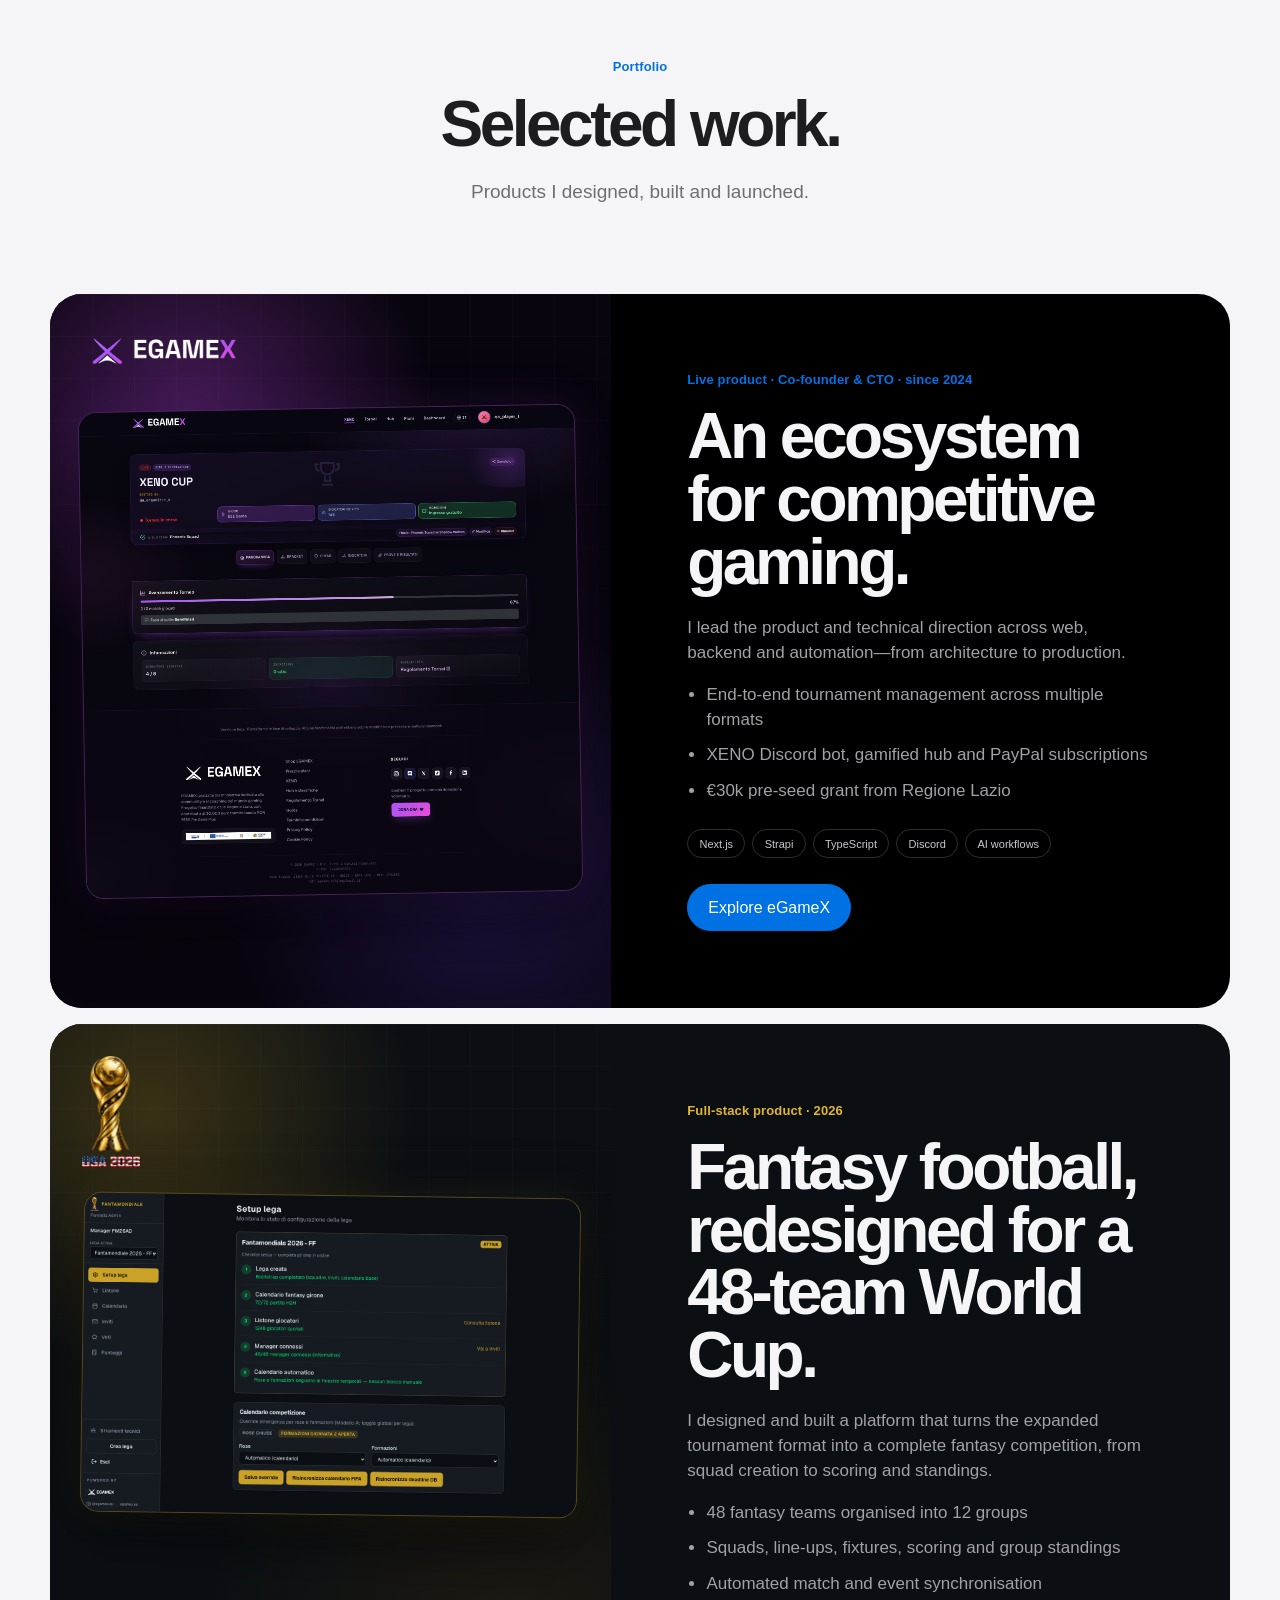
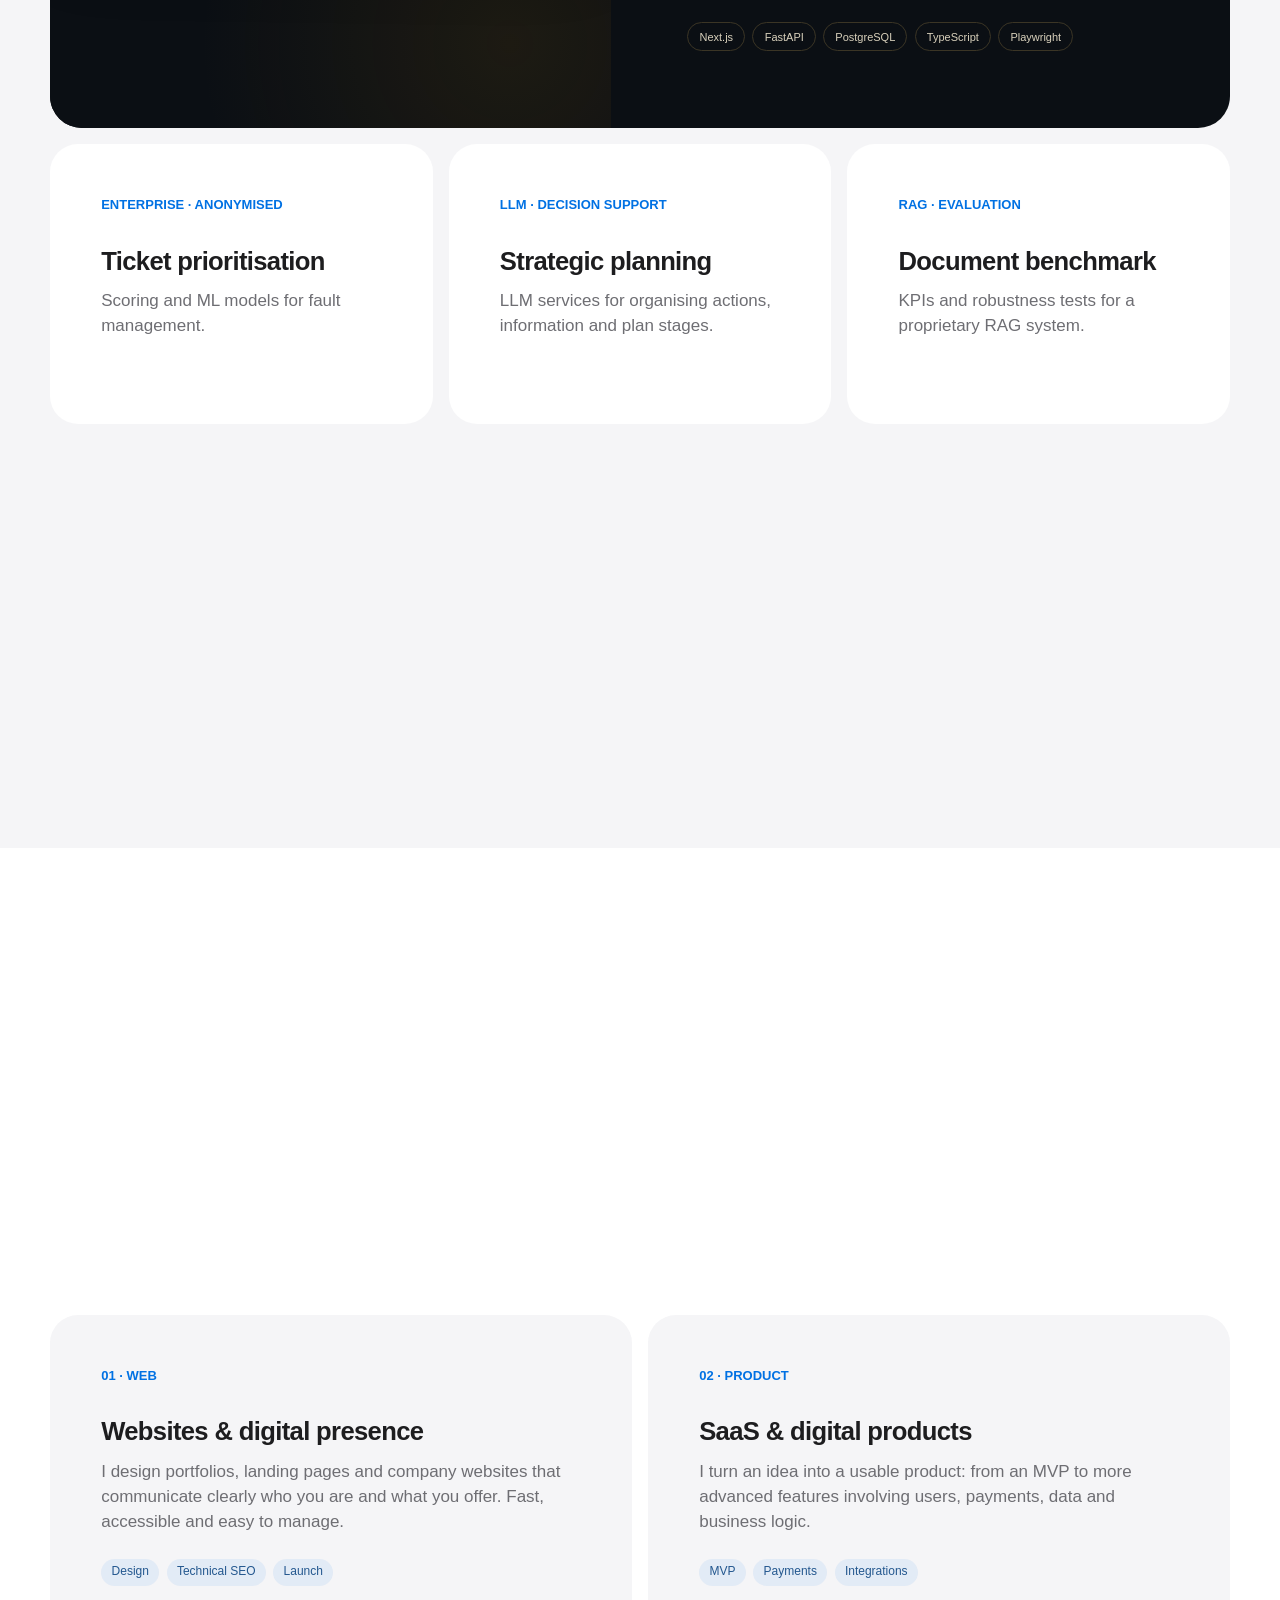
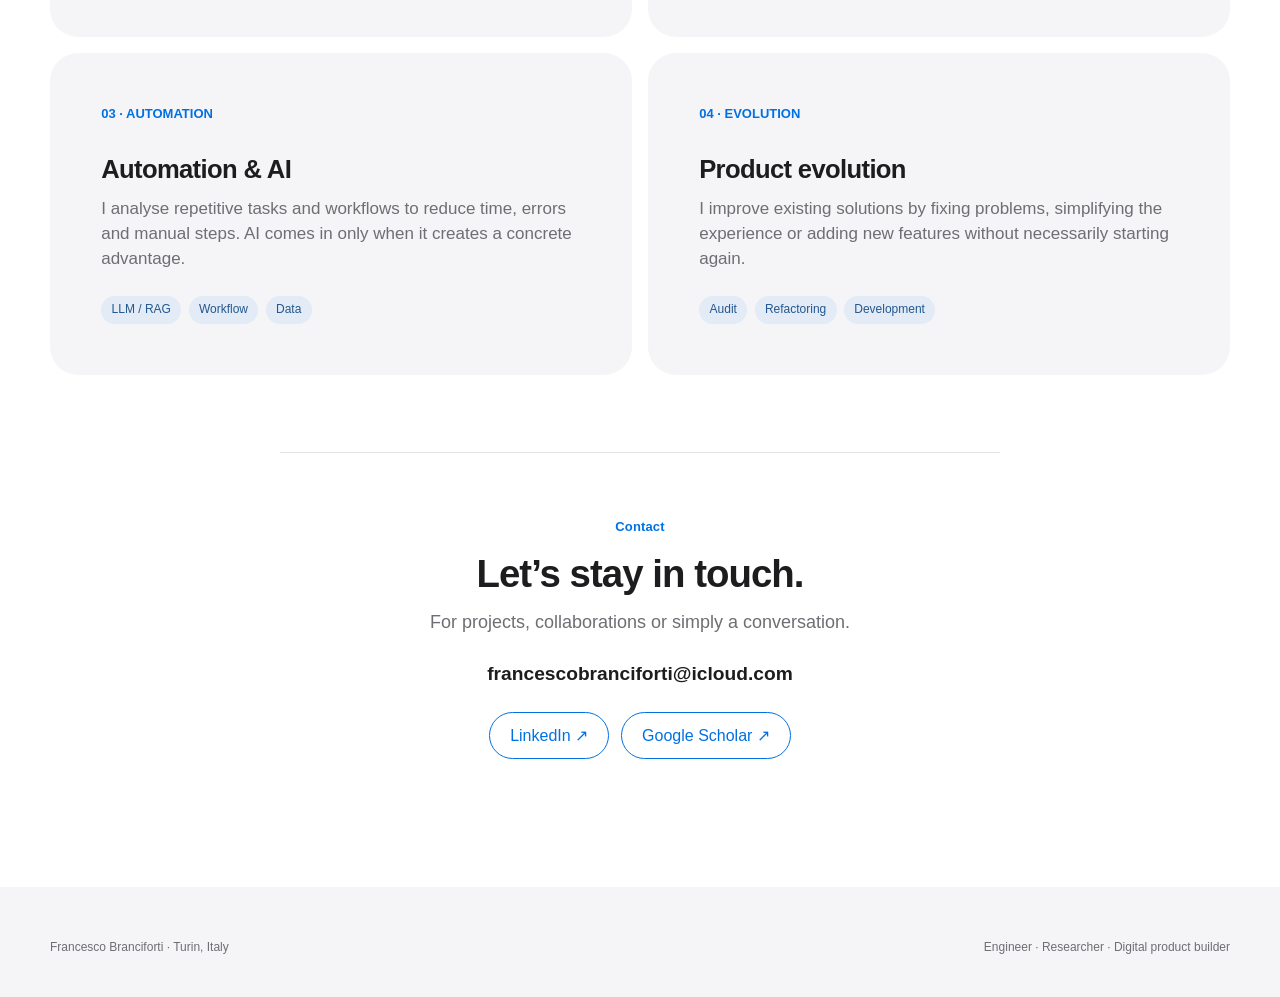
==== commit 0222c72b: "Add FANTAMONDIALE portfolio feature" ====
--- a/index.html
+++ b/index.html
@@ -81,6 +81,13 @@
         </div>
         <div class="feature-copy"><span class="eyebrow">Live product · Co-founder &amp; CTO · since 2024</span><h2>An ecosystem for competitive gaming.</h2><p class="muted">I lead the product and technical direction across web, backend and automation—from architecture to production.</p><ul><li>End-to-end tournament management across multiple formats</li><li>XENO Discord bot, gamified hub and PayPal subscriptions</li><li>€30k pre-seed grant from Regione Lazio</li></ul><div class="feature-tech" aria-label="Technology stack"><span>Next.js</span><span>Strapi</span><span>TypeScript</span><span>Discord</span><span>AI workflows</span></div><div class="actions"><a class="button primary" href="https://egamex.eu" target="_blank" rel="noopener">Explore eGameX</a></div></div>
       </article>
+      <article class="feature fantamondiale-feature" data-reveal>
+        <div class="feature-visual fantamondiale-visual">
+          <div class="fantamondiale-brand"><img src="assets/fantamondiale-logo.png" alt="FANTAMONDIALE 2026"></div>
+          <figure class="product-shot fantamondiale-shot"><img src="assets/fantamondiale-admin.png" alt="FANTAMONDIALE league setup interface"></figure>
+        </div>
+        <div class="feature-copy"><span class="eyebrow">Full-stack product · 2026</span><h2>Fantasy football, redesigned for a 48-team World Cup.</h2><p class="muted">I designed and built a platform that turns the expanded tournament format into a complete fantasy competition, from squad creation to scoring and standings.</p><ul><li>48 fantasy teams organised into 12 groups</li><li>Squads, line-ups, fixtures, scoring and group standings</li><li>Automated match and event synchronisation</li></ul><div class="feature-tech" aria-label="Technology stack"><span>Next.js</span><span>FastAPI</span><span>PostgreSQL</span><span>TypeScript</span><span>Playwright</span></div></div>
+      </article>
       <div class="grid-3" style="margin-top:1rem">
         <article class="card" data-reveal><span class="number">ENTERPRISE · ANONYMISED</span><h3>Ticket prioritisation</h3><p>Scoring and ML models for fault management.</p></article>
         <article class="card" data-reveal><span class="number">LLM · DECISION SUPPORT</span><h3>Strategic planning</h3><p>LLM services for organising actions, information and plan stages.</p></article>
--- a/styles.css
+++ b/styles.css
@@ -350,6 +350,7 @@
   background: #000;
   color: #f5f5f7;
 }
+.feature + .feature { margin-top: 1rem; }
 .feature-visual {
   min-height: 420px;
   display: flex;
@@ -374,6 +375,7 @@
 .egamex-visual {
   position: relative;
   isolation: isolate;
+  display: block;
   overflow: hidden;
   background:
     radial-gradient(circle at 25% 18%, rgba(196, 71, 235, .34), transparent 34%),
@@ -390,15 +392,13 @@
   mask-image: linear-gradient(to bottom, #000, transparent 78%);
 }
 .egamex-brand {
-  position: absolute;
-  top: 2rem;
-  left: 2rem;
+  position: relative;
   z-index: 3;
   width: min(180px, 42%);
 }
 .egamex-brand img { width: 100%; height: auto; display: block; }
 .product-shot {
-  position: absolute;
+  position: relative;
   margin: 0;
   overflow: hidden;
   border: 1px solid rgba(207, 108, 255, .3);
@@ -407,7 +407,41 @@
   box-shadow: 0 24px 70px rgba(0, 0, 0, .55), 0 0 45px rgba(164, 66, 230, .15);
 }
 .product-shot img { width: 100%; height: 100%; display: block; object-fit: cover; }
-.product-shot-main { width: 90%; aspect-ratio: 1.02; top: 17%; left: 5%; transform: rotate(-1deg); }
+.product-shot-main { width: 100%; aspect-ratio: 1.02; margin-top: 2rem; transform: rotate(-1deg); }
+
+.fantamondiale-feature { background: #0b0f14; }
+.fantamondiale-visual {
+  position: relative;
+  isolation: isolate;
+  display: block;
+  overflow: hidden;
+  background:
+    radial-gradient(circle at 18% 12%, rgba(219, 170, 24, .22), transparent 34%),
+    radial-gradient(circle at 82% 88%, rgba(112, 78, 10, .18), transparent 40%),
+    #0b0f14;
+}
+.fantamondiale-visual::after {
+  content: "";
+  position: absolute;
+  inset: 0;
+  z-index: -1;
+  background-image: linear-gradient(rgba(255,255,255,.022) 1px, transparent 1px), linear-gradient(90deg, rgba(255,255,255,.022) 1px, transparent 1px);
+  background-size: 42px 42px;
+  mask-image: linear-gradient(to bottom, #000, transparent 82%);
+}
+.fantamondiale-brand { position: relative; z-index: 3; width: 58px; }
+.fantamondiale-brand img { width: 100%; height: auto; display: block; }
+.fantamondiale-shot {
+  width: 100%;
+  aspect-ratio: 1.55;
+  margin-top: 1.75rem;
+  border-color: rgba(219, 170, 24, .34);
+  background: #10161d;
+  box-shadow: 0 24px 70px rgba(0, 0, 0, .5), 0 0 40px rgba(219, 170, 24, .1);
+  transform: rotate(.8deg);
+}
+.fantamondiale-feature .eyebrow { color: #e0b62f; }
+.fantamondiale-feature .feature-tech span { border-color: #3b3525; color: #d9d1bc; }
 
 .timeline { max-width: 940px; margin: 0 auto 2rem; }
 .timeline-item {
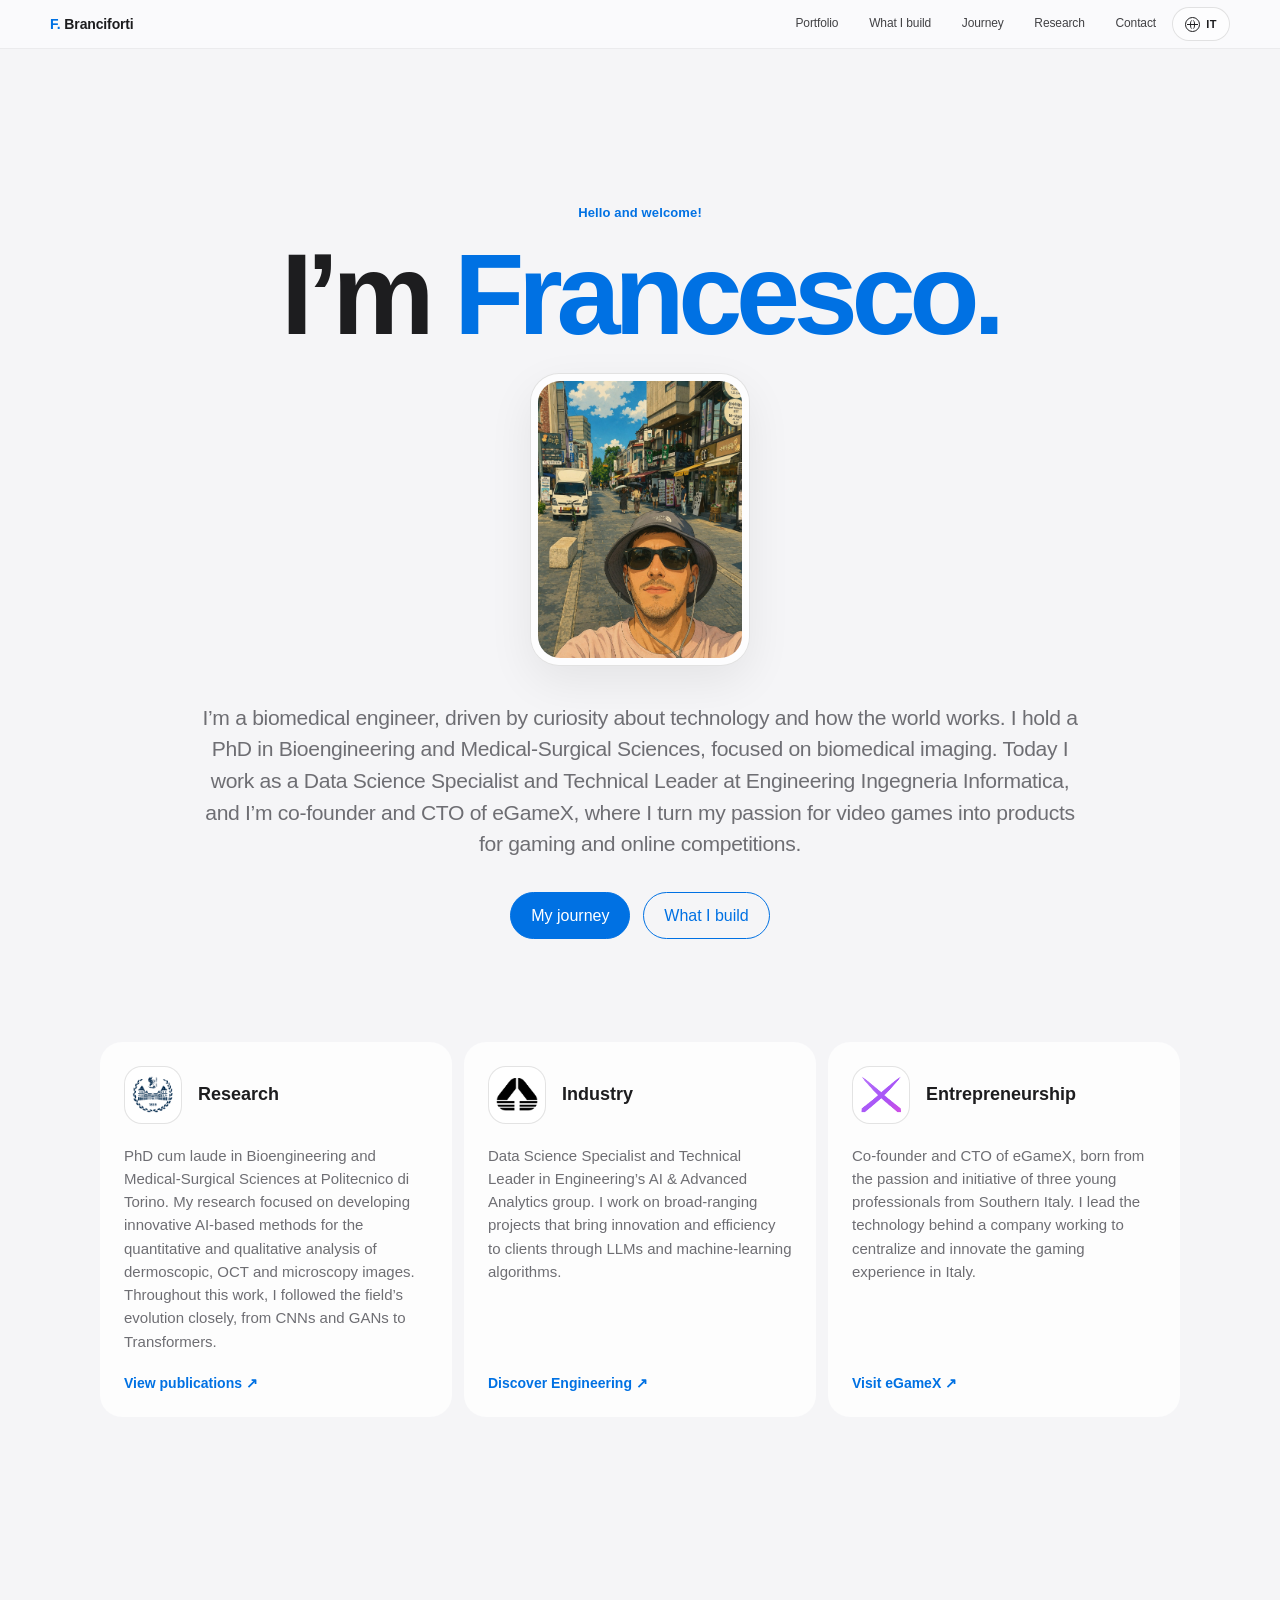
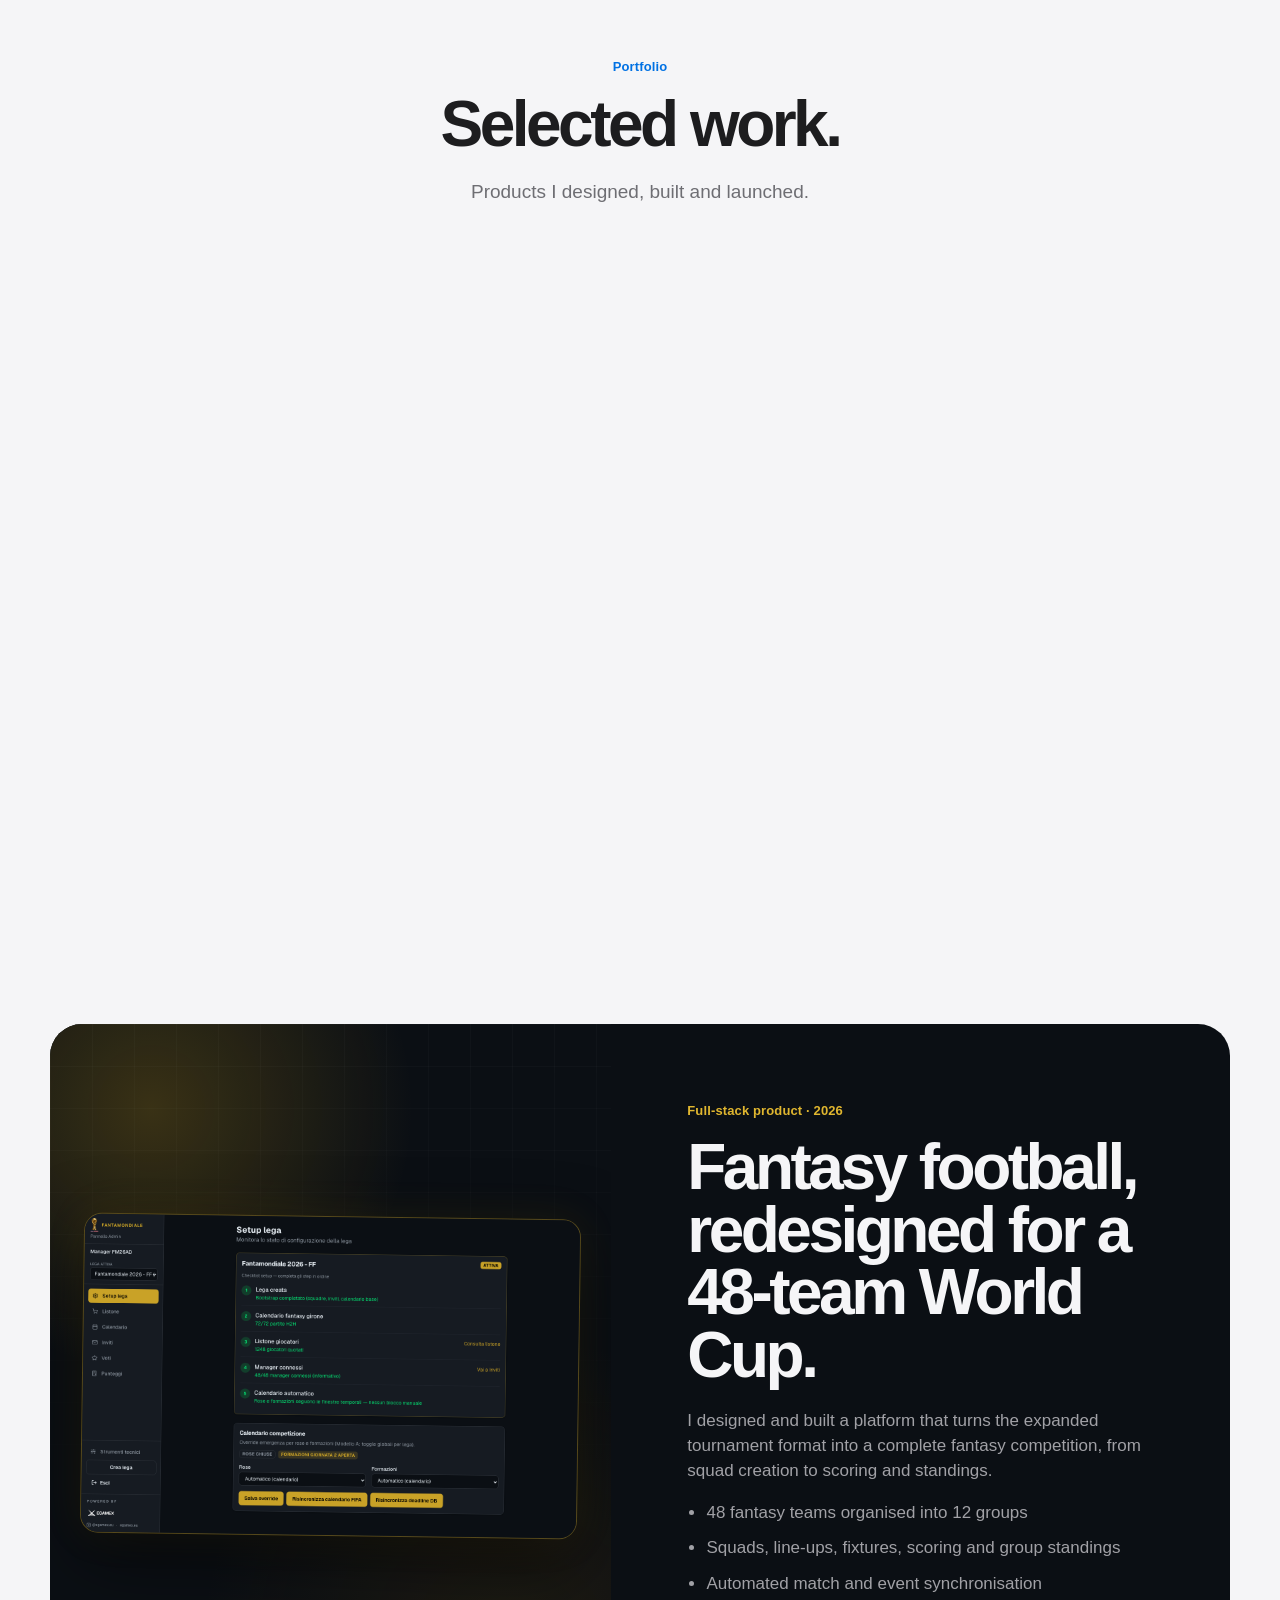
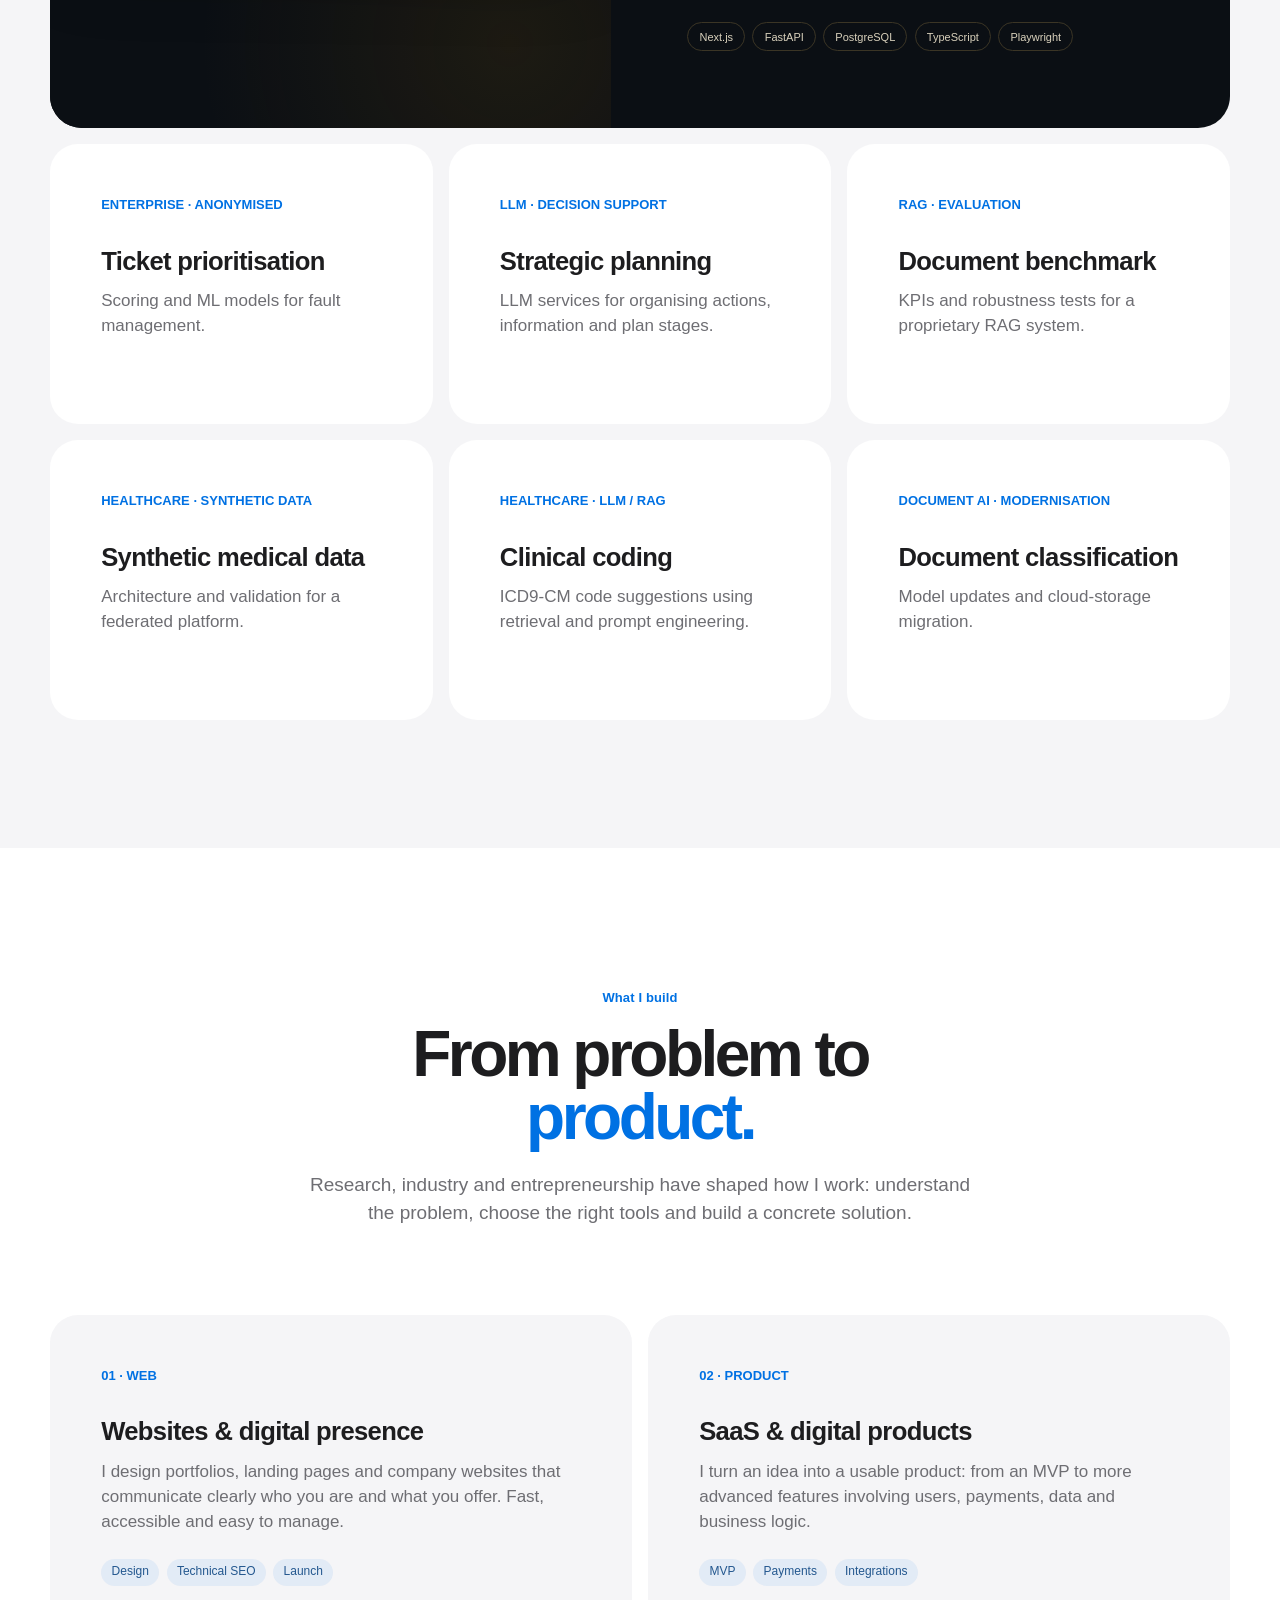
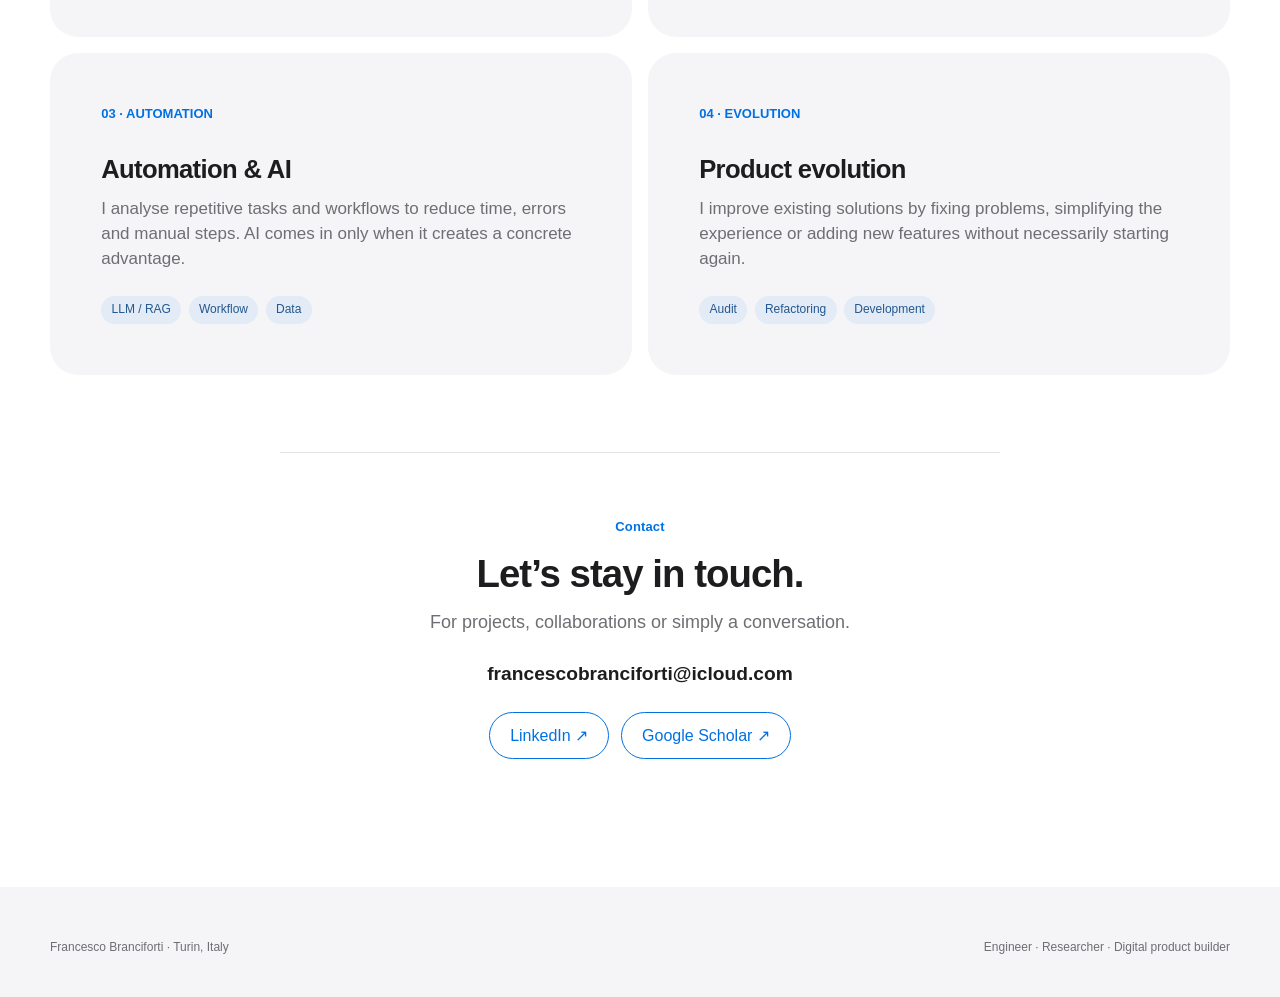
==== commit 02c261f0: "Refine portfolio project visuals" ====
--- a/index.html
+++ b/index.html
@@ -83,7 +83,6 @@
       </article>
       <article class="feature fantamondiale-feature" data-reveal>
         <div class="feature-visual fantamondiale-visual">
-          <div class="fantamondiale-brand"><img src="assets/fantamondiale-logo.png" alt="FANTAMONDIALE 2026"></div>
           <figure class="product-shot fantamondiale-shot"><img src="assets/fantamondiale-admin.png" alt="FANTAMONDIALE league setup interface"></figure>
         </div>
         <div class="feature-copy"><span class="eyebrow">Full-stack product · 2026</span><h2>Fantasy football, redesigned for a 48-team World Cup.</h2><p class="muted">I designed and built a platform that turns the expanded tournament format into a complete fantasy competition, from squad creation to scoring and standings.</p><ul><li>48 fantasy teams organised into 12 groups</li><li>Squads, line-ups, fixtures, scoring and group standings</li><li>Automated match and event synchronisation</li></ul><div class="feature-tech" aria-label="Technology stack"><span>Next.js</span><span>FastAPI</span><span>PostgreSQL</span><span>TypeScript</span><span>Playwright</span></div></div>
--- a/styles.css
+++ b/styles.css
@@ -395,6 +395,7 @@
   position: relative;
   z-index: 3;
   width: min(180px, 42%);
+  margin-inline: auto;
 }
 .egamex-brand img { width: 100%; height: auto; display: block; }
 .product-shot {
@@ -413,7 +414,8 @@
 .fantamondiale-visual {
   position: relative;
   isolation: isolate;
-  display: block;
+  display: flex;
+  align-items: center;
   overflow: hidden;
   background:
     radial-gradient(circle at 18% 12%, rgba(219, 170, 24, .22), transparent 34%),
@@ -429,12 +431,10 @@
   background-size: 42px 42px;
   mask-image: linear-gradient(to bottom, #000, transparent 82%);
 }
-.fantamondiale-brand { position: relative; z-index: 3; width: 58px; }
-.fantamondiale-brand img { width: 100%; height: auto; display: block; }
 .fantamondiale-shot {
   width: 100%;
   aspect-ratio: 1.55;
-  margin-top: 1.75rem;
+  margin: 0;
   border-color: rgba(219, 170, 24, .34);
   background: #10161d;
   box-shadow: 0 24px 70px rgba(0, 0, 0, .5), 0 0 40px rgba(219, 170, 24, .1);
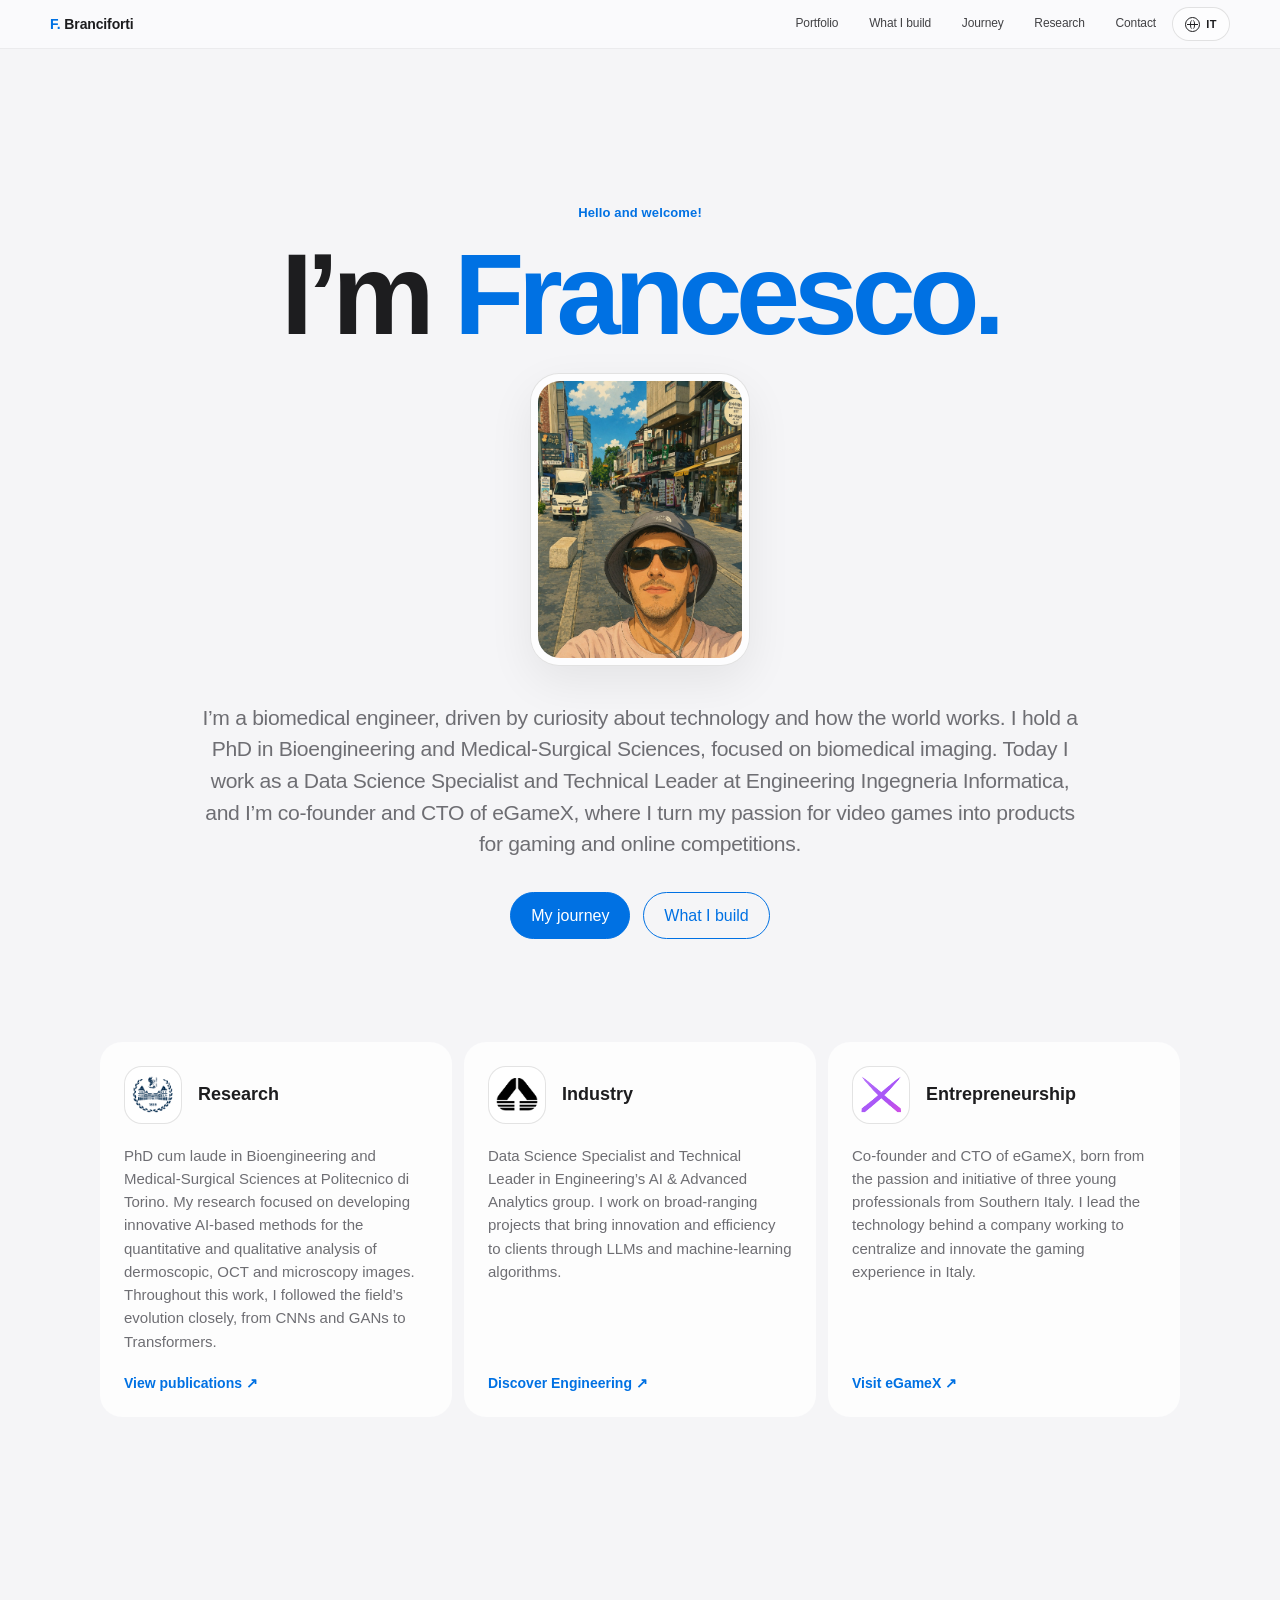
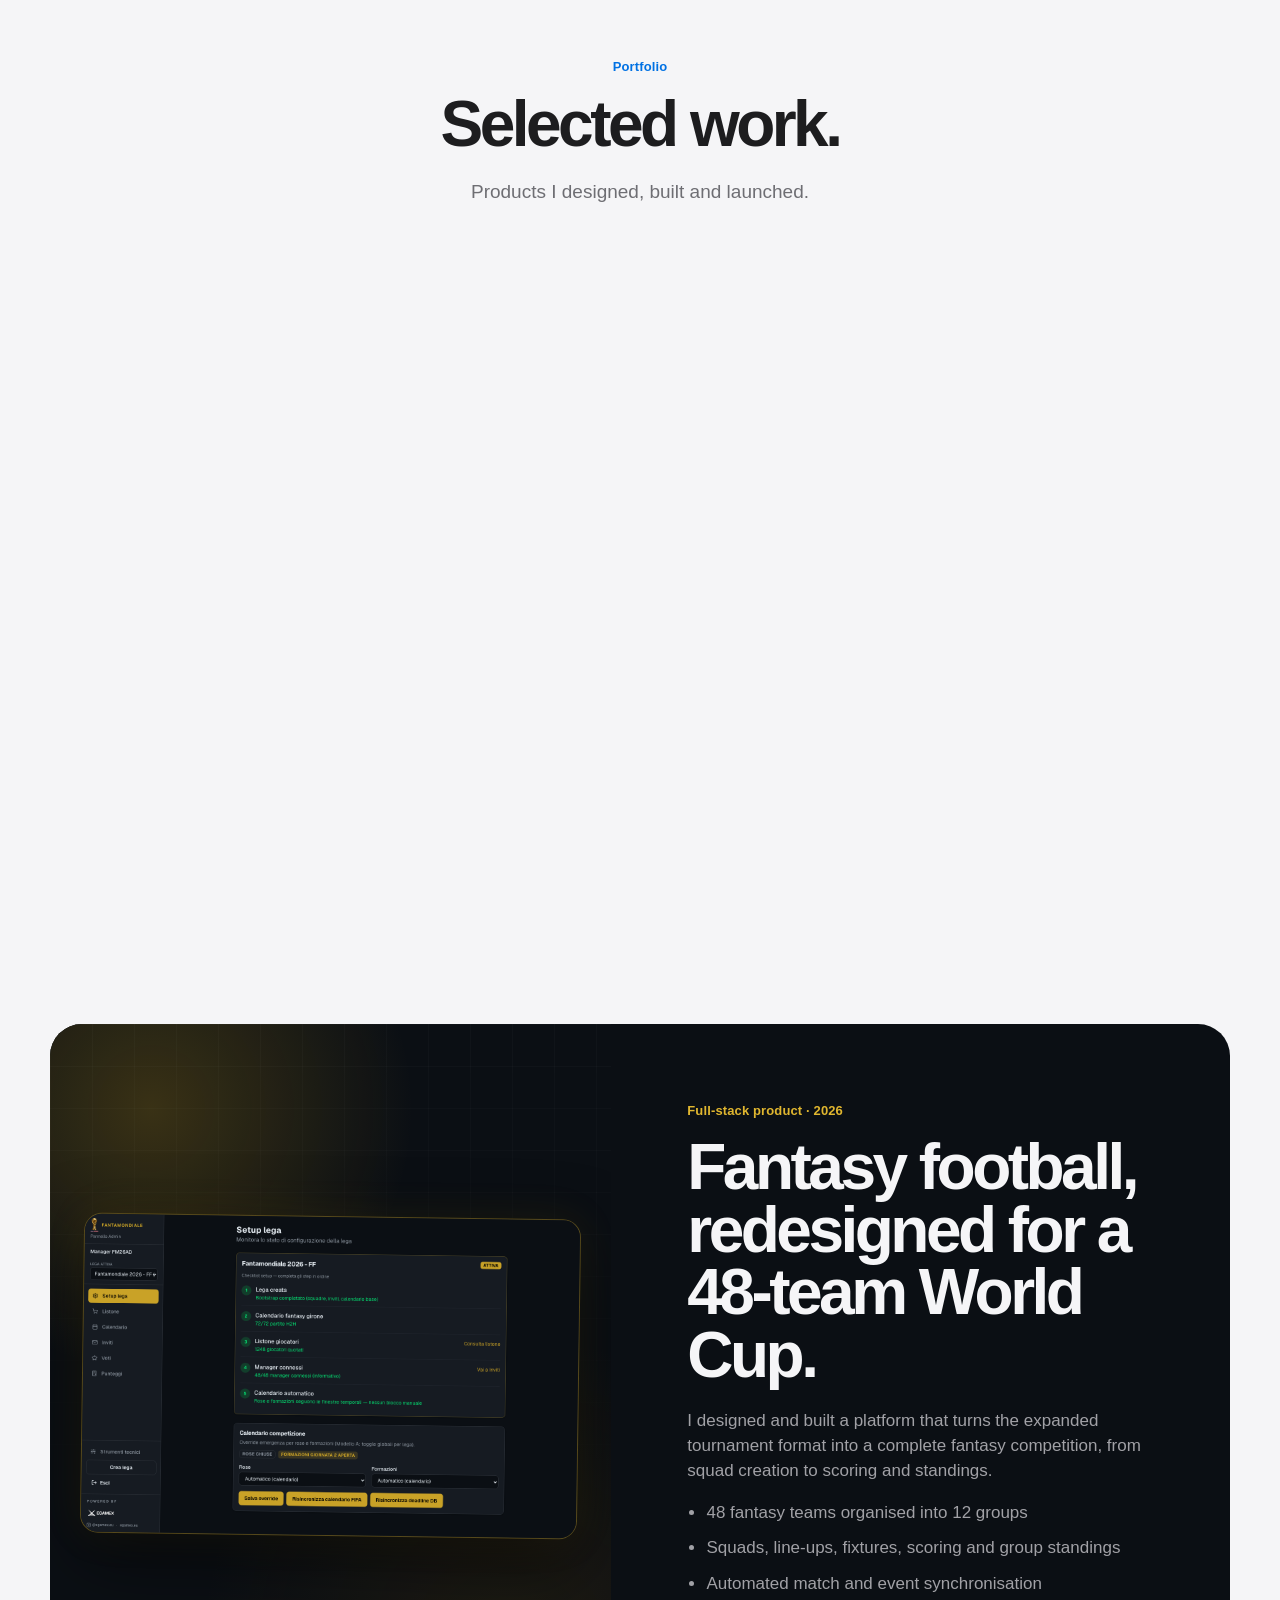
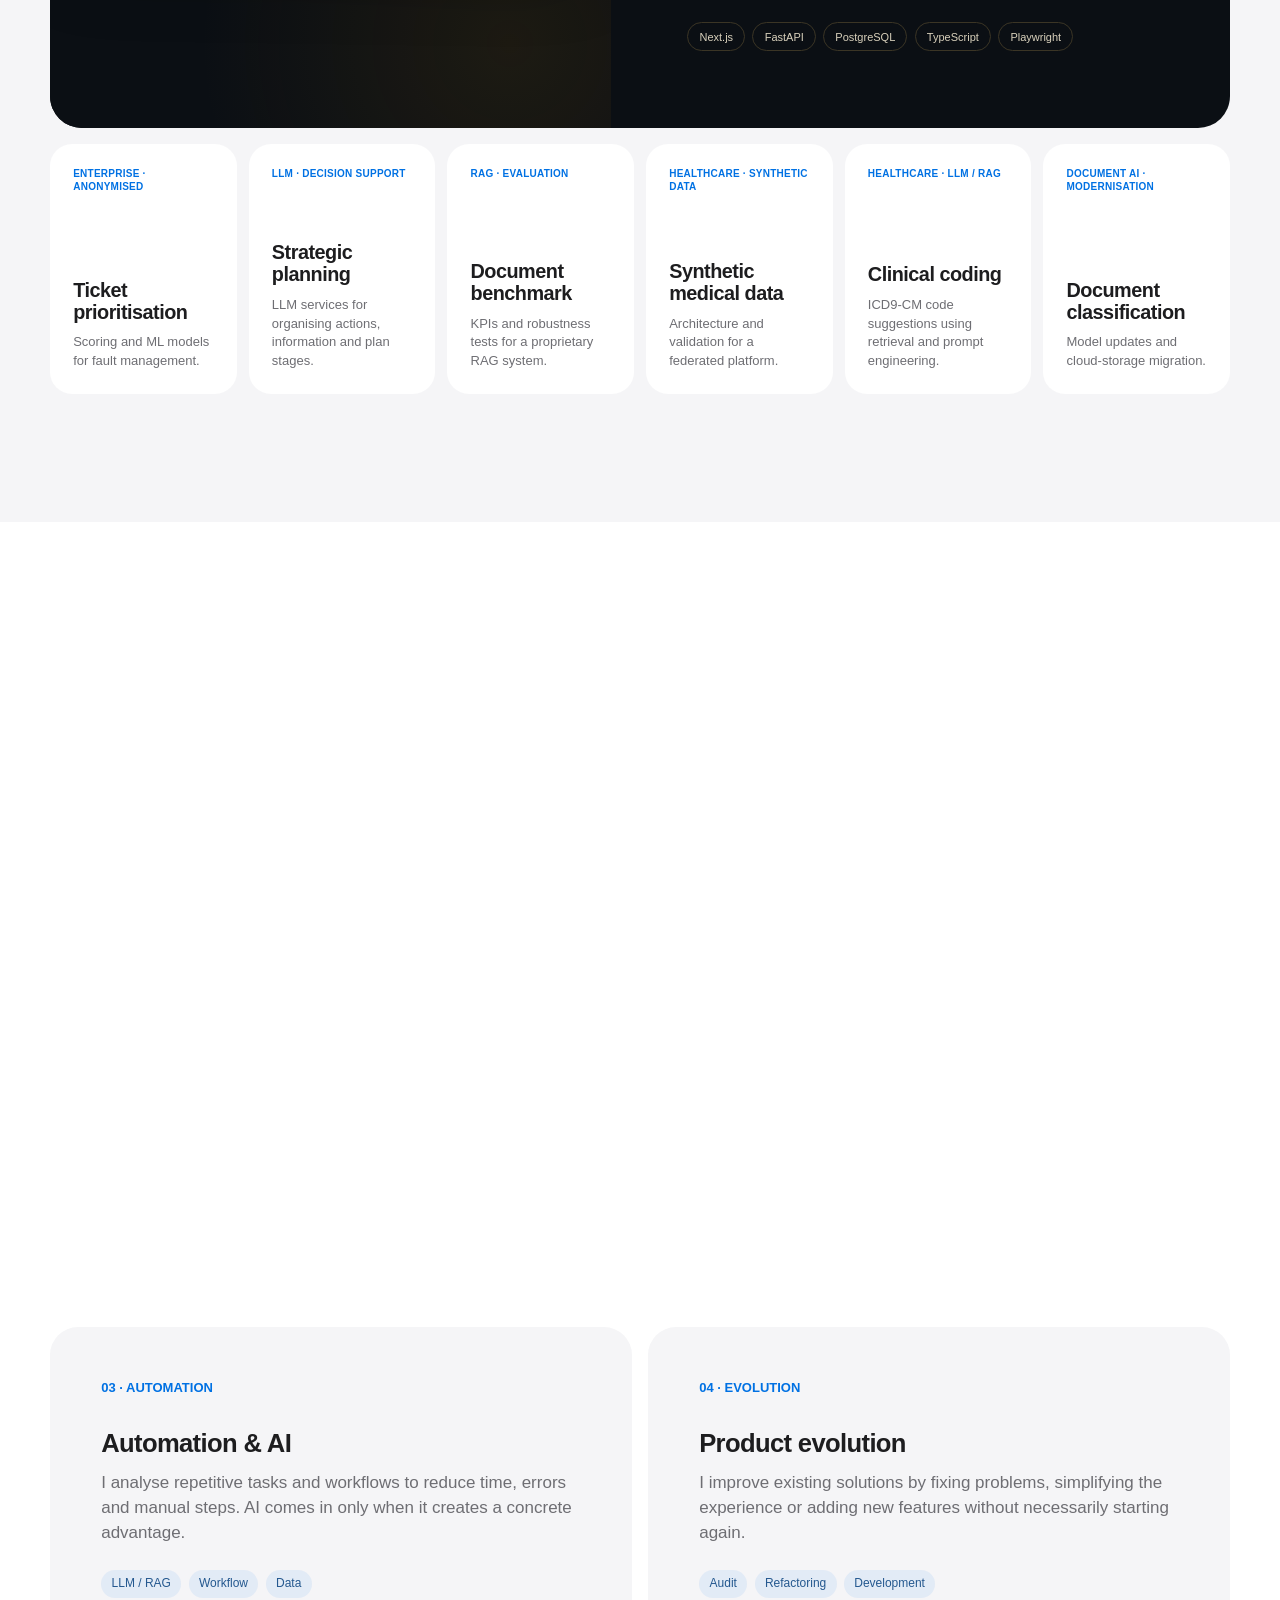
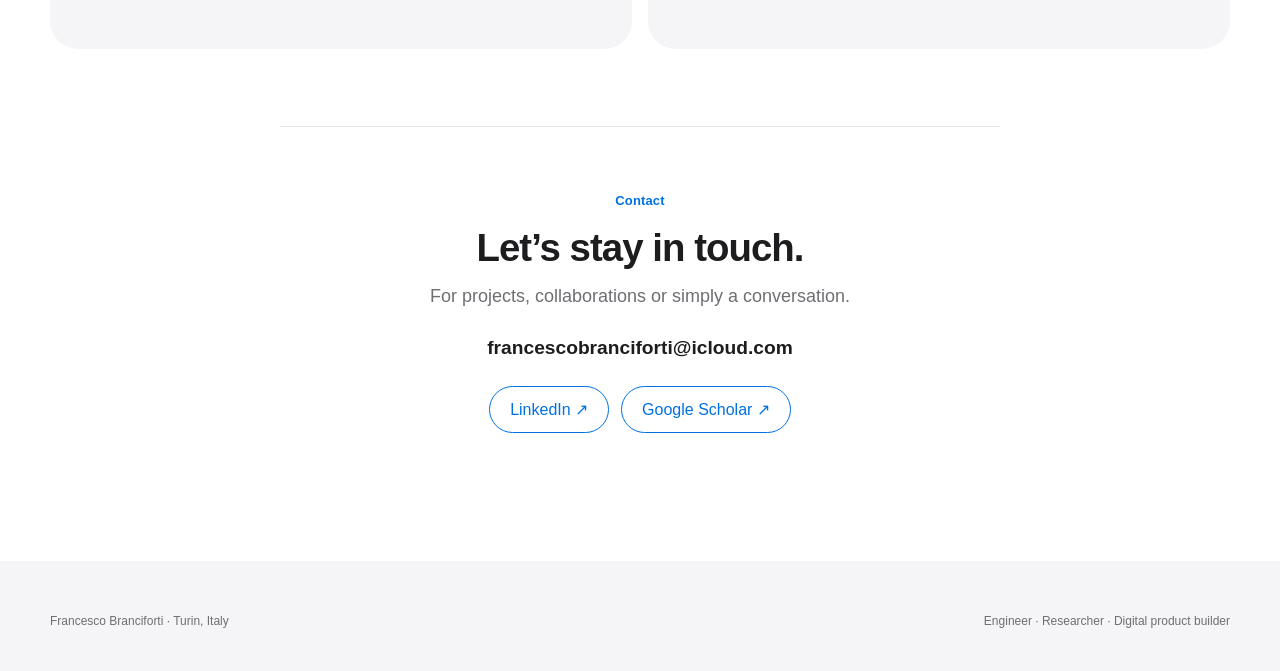
==== commit 09989e03: "Compact enterprise project cards" ====
--- a/index.html
+++ b/index.html
@@ -87,13 +87,13 @@
         </div>
         <div class="feature-copy"><span class="eyebrow">Full-stack product · 2026</span><h2>Fantasy football, redesigned for a 48-team World Cup.</h2><p class="muted">I designed and built a platform that turns the expanded tournament format into a complete fantasy competition, from squad creation to scoring and standings.</p><ul><li>48 fantasy teams organised into 12 groups</li><li>Squads, line-ups, fixtures, scoring and group standings</li><li>Automated match and event synchronisation</li></ul><div class="feature-tech" aria-label="Technology stack"><span>Next.js</span><span>FastAPI</span><span>PostgreSQL</span><span>TypeScript</span><span>Playwright</span></div></div>
       </article>
-      <div class="grid-3" style="margin-top:1rem">
-        <article class="card" data-reveal><span class="number">ENTERPRISE · ANONYMISED</span><h3>Ticket prioritisation</h3><p>Scoring and ML models for fault management.</p></article>
-        <article class="card" data-reveal><span class="number">LLM · DECISION SUPPORT</span><h3>Strategic planning</h3><p>LLM services for organising actions, information and plan stages.</p></article>
-        <article class="card" data-reveal><span class="number">RAG · EVALUATION</span><h3>Document benchmark</h3><p>KPIs and robustness tests for a proprietary RAG system.</p></article>
-        <article class="card" data-reveal><span class="number">HEALTHCARE · SYNTHETIC DATA</span><h3>Synthetic medical data</h3><p>Architecture and validation for a federated platform.</p></article>
-        <article class="card" data-reveal><span class="number">HEALTHCARE · LLM / RAG</span><h3>Clinical coding</h3><p>ICD9-CM code suggestions using retrieval and prompt engineering.</p></article>
-        <article class="card" data-reveal><span class="number">DOCUMENT AI · MODERNISATION</span><h3>Document classification</h3><p>Model updates and cloud-storage migration.</p></article>
+      <div class="enterprise-grid">
+        <article class="card enterprise-card" data-reveal><span class="number">ENTERPRISE · ANONYMISED</span><h3>Ticket prioritisation</h3><p>Scoring and ML models for fault management.</p></article>
+        <article class="card enterprise-card" data-reveal><span class="number">LLM · DECISION SUPPORT</span><h3>Strategic planning</h3><p>LLM services for organising actions, information and plan stages.</p></article>
+        <article class="card enterprise-card" data-reveal><span class="number">RAG · EVALUATION</span><h3>Document benchmark</h3><p>KPIs and robustness tests for a proprietary RAG system.</p></article>
+        <article class="card enterprise-card" data-reveal><span class="number">HEALTHCARE · SYNTHETIC DATA</span><h3>Synthetic medical data</h3><p>Architecture and validation for a federated platform.</p></article>
+        <article class="card enterprise-card" data-reveal><span class="number">HEALTHCARE · LLM / RAG</span><h3>Clinical coding</h3><p>ICD9-CM code suggestions using retrieval and prompt engineering.</p></article>
+        <article class="card enterprise-card" data-reveal><span class="number">DOCUMENT AI · MODERNISATION</span><h3>Document classification</h3><p>Model updates and cloud-storage migration.</p></article>
       </div>
     </div></section>
 
--- a/styles.css
+++ b/styles.css
@@ -331,6 +331,32 @@
 .card:hover { transform: translateY(-4px); box-shadow: var(--shadow); }
 .card p, .muted { color: var(--muted); }
 .card .number { display: block; margin-bottom: 2rem; color: var(--blue); font-size: 13px; font-weight: 600; }
+.enterprise-grid {
+  display: grid;
+  grid-template-columns: repeat(6, minmax(0, 1fr));
+  gap: 12px;
+  margin-top: 1rem;
+}
+.enterprise-card {
+  min-height: 250px;
+  display: flex;
+  flex-direction: column;
+  padding: 1.45rem;
+  border-radius: 22px;
+}
+.enterprise-card .number {
+  min-height: 2.6em;
+  margin-bottom: auto;
+  font-size: 10px;
+  line-height: 1.3;
+  letter-spacing: .025em;
+}
+.enterprise-card h3 {
+  margin: 2rem 0 .65rem;
+  font-size: clamp(1.15rem, 1.55vw, 1.4rem);
+  line-height: 1.08;
+}
+.enterprise-card p { margin: 0; font-size: 13px; line-height: 1.45; }
 .section-bridge { max-width: 720px; margin: clamp(3rem, 6vw, 5rem) auto 0; text-align: center; }
 .section-bridge p { margin-bottom: 1.5rem; color: var(--muted); font-size: 18px; line-height: 1.5; }
 .contact-hub { scroll-margin-top: 80px; padding-top: clamp(2.5rem, 5vw, 4rem); border-top: 1px solid var(--line); }
@@ -549,6 +575,7 @@
   .welcome-copy .hero-intro { margin-inline: auto; }
   .welcome-portrait { width: min(210px, 58vw); }
   .hero-aside, .grid-3, .research-facts { grid-template-columns: 1fr; }
+  .enterprise-grid { grid-template-columns: repeat(3, minmax(0, 1fr)); }
   .identity-card { min-height: 0; text-align: left; }
   .feature, .page-body { grid-template-columns: 1fr; }
   .feature-visual { min-height: 340px; }
@@ -564,6 +591,8 @@
   h1 { font-size: clamp(3.6rem, 18vw, 5rem); }
   h2 { font-size: clamp(2.6rem, 12vw, 3.8rem); }
   .proof-strip, .grid-2, .grid-4 { grid-template-columns: 1fr; }
+  .enterprise-grid { grid-template-columns: repeat(2, minmax(0, 1fr)); }
+  .enterprise-card { min-height: 230px; padding: 1.25rem; }
   .proof { border-right: 0; border-bottom: 1px solid var(--line); }
   .card { min-height: 0; border-radius: 22px; }
   .feature { border-radius: 24px; }
@@ -573,6 +602,11 @@
   .callout { border-radius: 24px; }
 }
 
+@media (max-width: 400px) {
+  .enterprise-grid { grid-template-columns: 1fr; }
+  .enterprise-card { min-height: 200px; }
+}
+
 @media (prefers-reduced-motion: reduce) {
   html { scroll-behavior: auto; }
   *, *::before, *::after { animation-duration: .01ms !important; transition-duration: .01ms !important; }
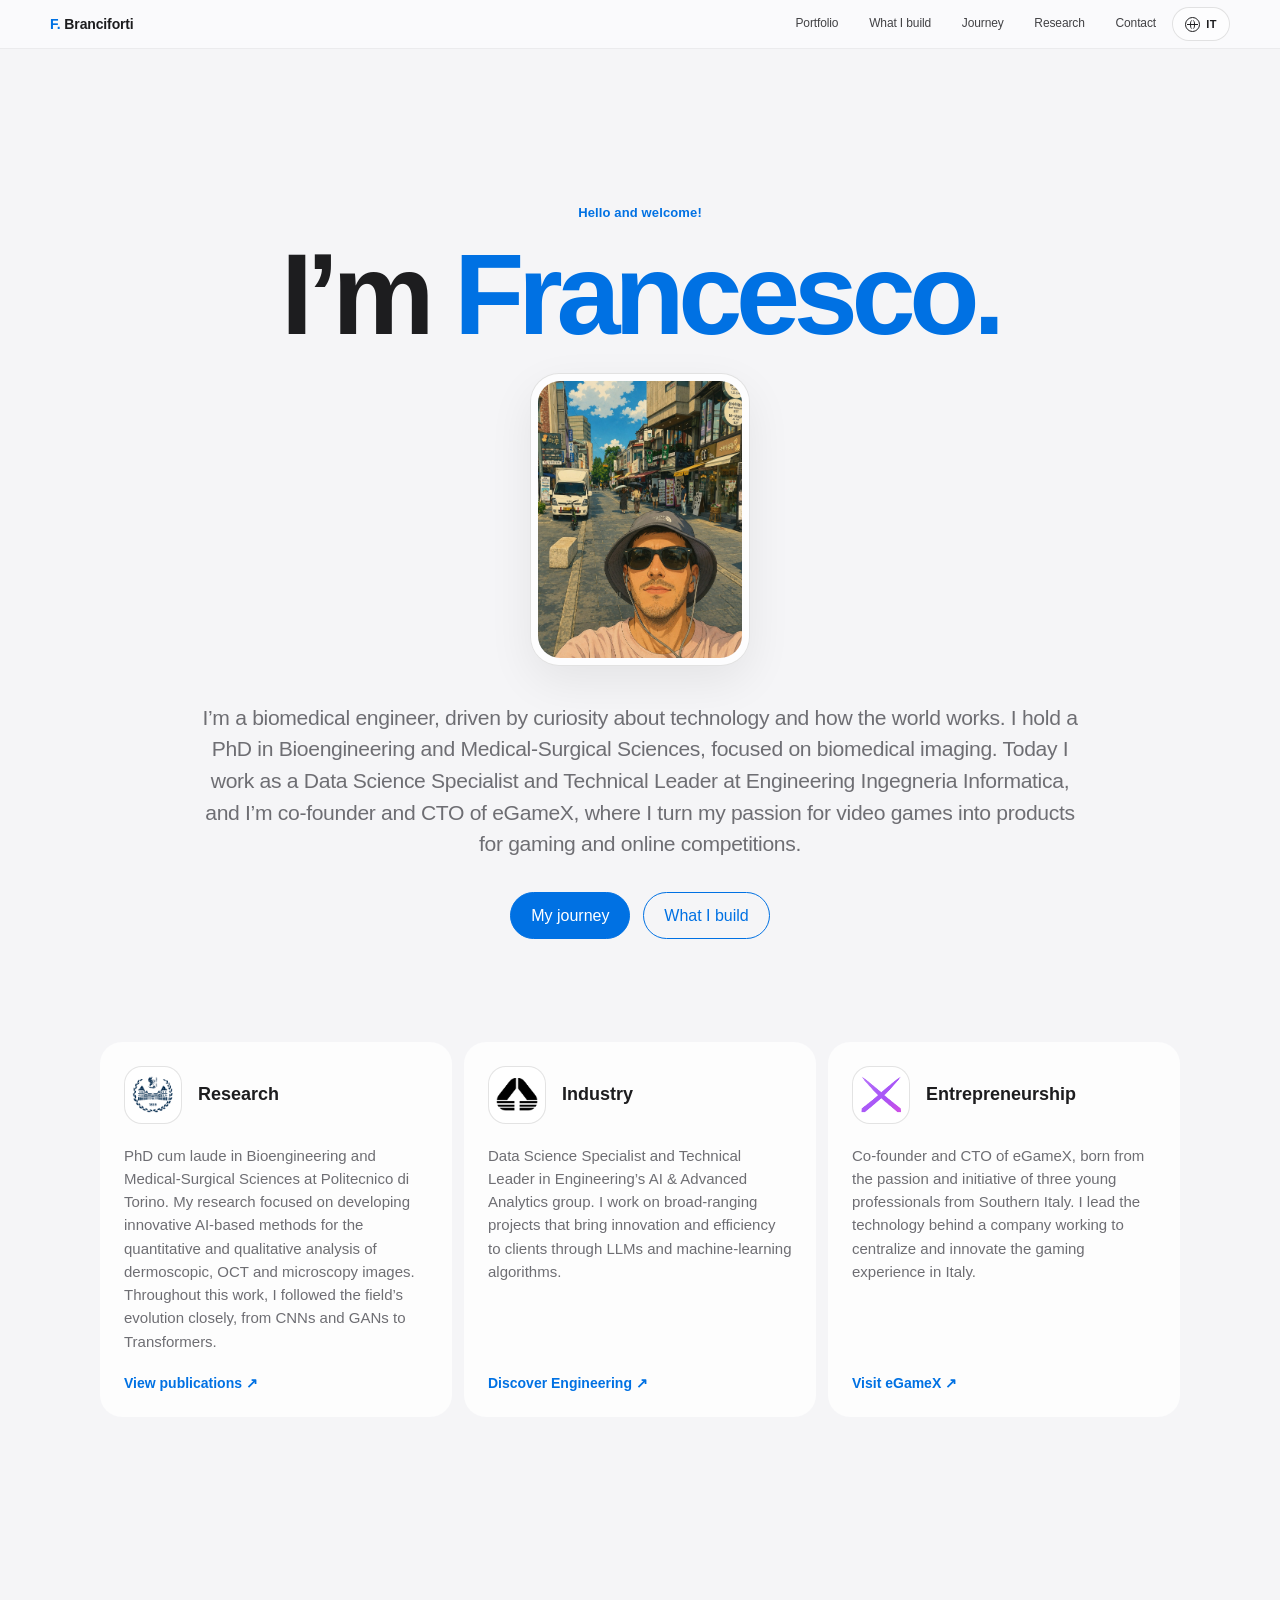
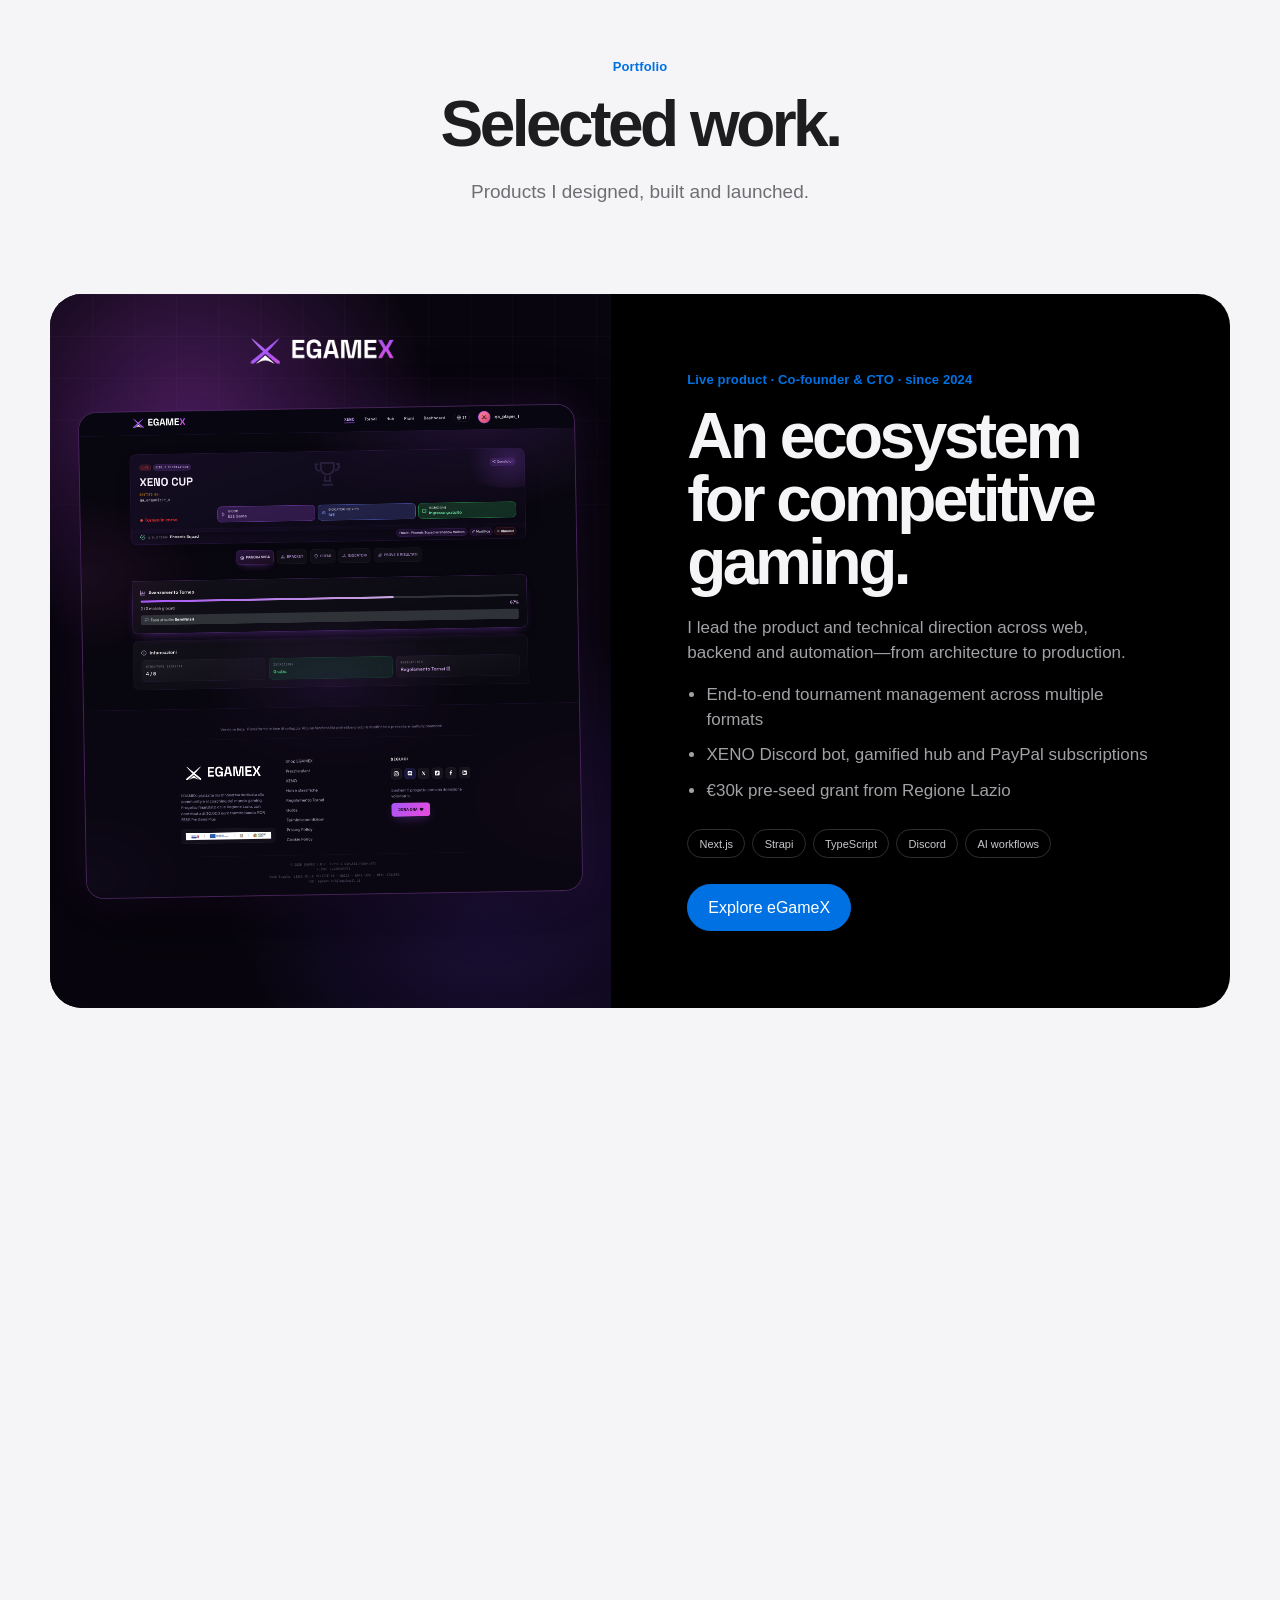
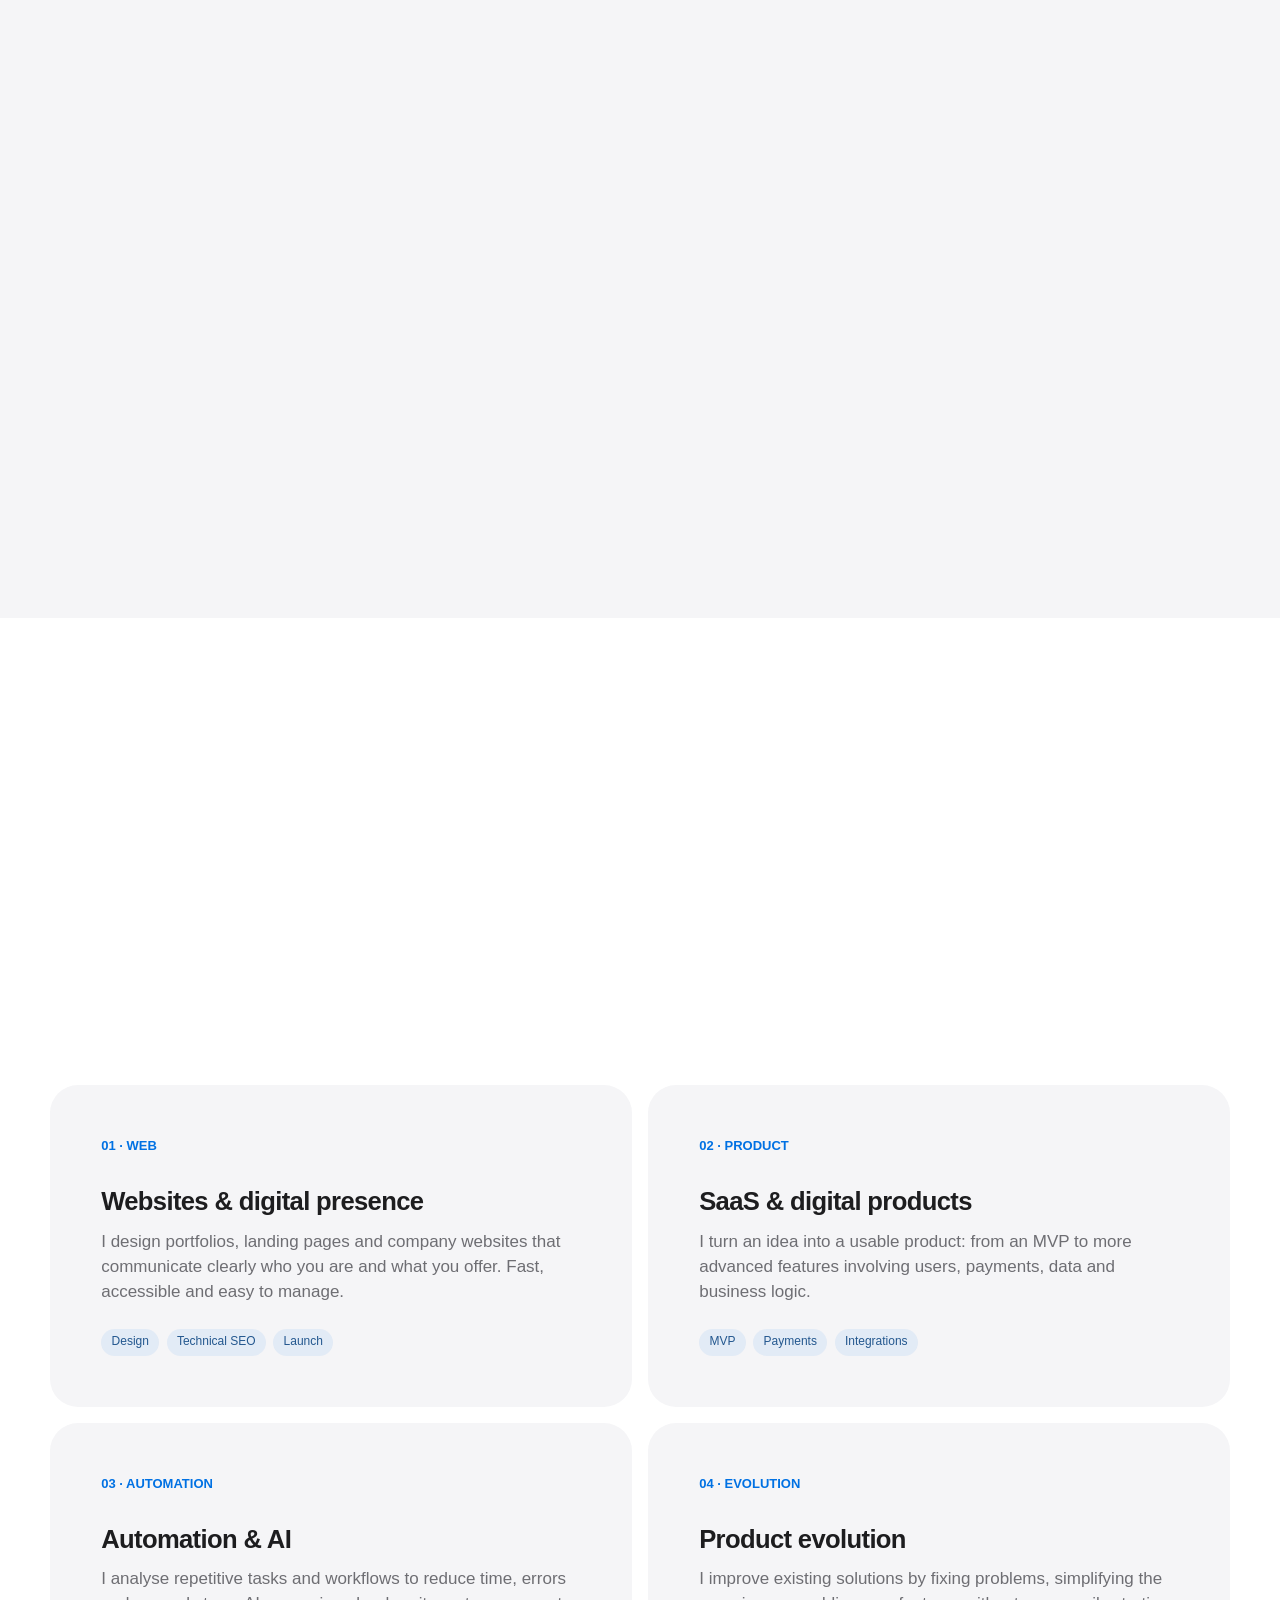
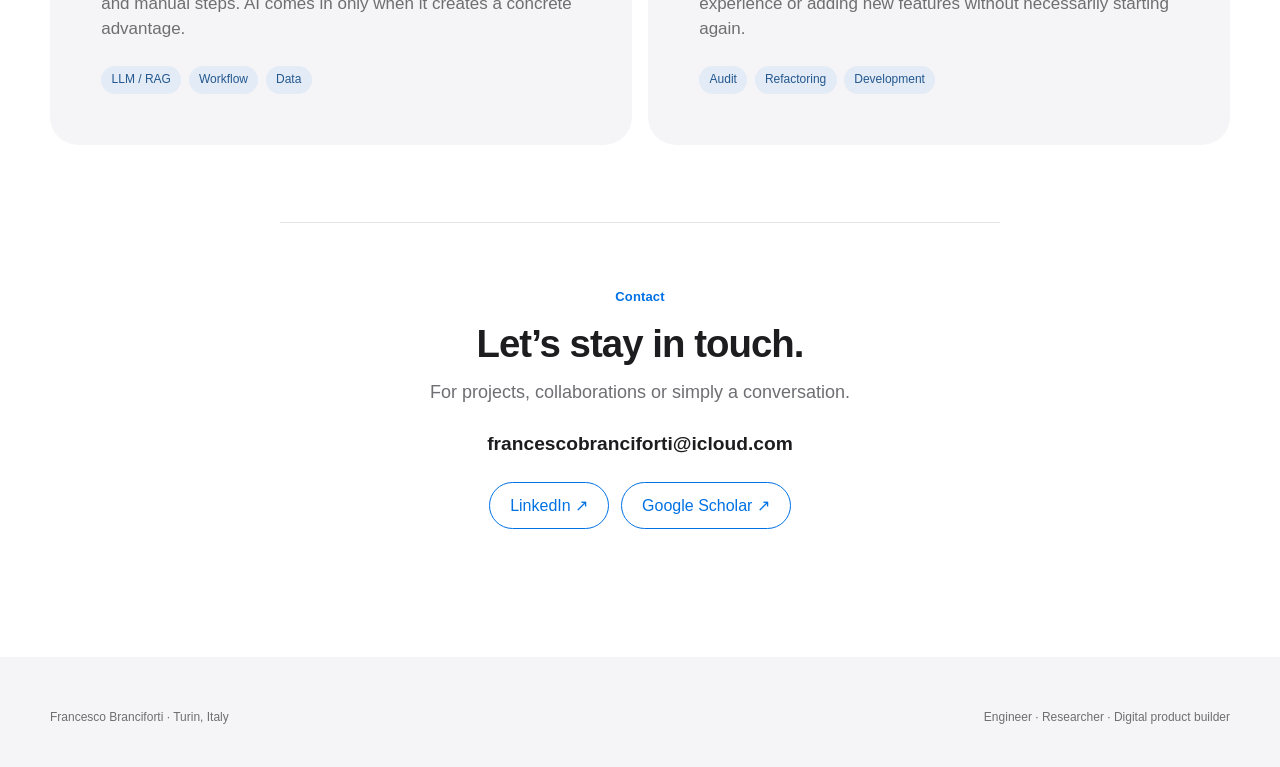
==== commit ae370363: "Expand enterprise project descriptions" ====
--- a/index.html
+++ b/index.html
@@ -88,12 +88,12 @@
         <div class="feature-copy"><span class="eyebrow">Full-stack product · 2026</span><h2>Fantasy football, redesigned for a 48-team World Cup.</h2><p class="muted">I designed and built a platform that turns the expanded tournament format into a complete fantasy competition, from squad creation to scoring and standings.</p><ul><li>48 fantasy teams organised into 12 groups</li><li>Squads, line-ups, fixtures, scoring and group standings</li><li>Automated match and event synchronisation</li></ul><div class="feature-tech" aria-label="Technology stack"><span>Next.js</span><span>FastAPI</span><span>PostgreSQL</span><span>TypeScript</span><span>Playwright</span></div></div>
       </article>
       <div class="enterprise-grid">
-        <article class="card enterprise-card" data-reveal><span class="number">ENTERPRISE · ANONYMISED</span><h3>Ticket prioritisation</h3><p>Scoring and ML models for fault management.</p></article>
-        <article class="card enterprise-card" data-reveal><span class="number">LLM · DECISION SUPPORT</span><h3>Strategic planning</h3><p>LLM services for organising actions, information and plan stages.</p></article>
-        <article class="card enterprise-card" data-reveal><span class="number">RAG · EVALUATION</span><h3>Document benchmark</h3><p>KPIs and robustness tests for a proprietary RAG system.</p></article>
-        <article class="card enterprise-card" data-reveal><span class="number">HEALTHCARE · SYNTHETIC DATA</span><h3>Synthetic medical data</h3><p>Architecture and validation for a federated platform.</p></article>
-        <article class="card enterprise-card" data-reveal><span class="number">HEALTHCARE · LLM / RAG</span><h3>Clinical coding</h3><p>ICD9-CM code suggestions using retrieval and prompt engineering.</p></article>
-        <article class="card enterprise-card" data-reveal><span class="number">DOCUMENT AI · MODERNISATION</span><h3>Document classification</h3><p>Model updates and cloud-storage migration.</p></article>
+        <article class="card enterprise-card" data-reveal><span class="number">FAULT MANAGEMENT · ML</span><h3>Ticket prioritisation</h3><p>A scoring pipeline combines operational signals and machine-learning predictions to rank incoming tickets, helping teams address the faults with the highest expected impact first.</p></article>
+        <article class="card enterprise-card" data-reveal><span class="number">LLM · DECISION SUPPORT</span><h3>Strategic planning</h3><p>LLM-based services organise goals, actions and supporting information into coherent plans, giving users a clearer and more traceable basis for decision-making.</p></article>
+        <article class="card enterprise-card" data-reveal><span class="number">RAG · EVALUATION</span><h3>Document benchmark</h3><p>An evaluation framework built around measurable KPIs, curated test sets and robustness checks compares retrieval performance and answer quality in a proprietary RAG system.</p></article>
+        <article class="card enterprise-card" data-reveal><span class="number">HEALTHCARE · SYNTHETIC DATA</span><h3>Synthetic medical data</h3><p>A federated architecture supports the generation and validation of synthetic clinical data while preserving governance boundaries and enabling distributed experimentation.</p></article>
+        <article class="card enterprise-card" data-reveal><span class="number">HEALTHCARE · LLM / RAG</span><h3>Clinical coding</h3><p>A retrieval and prompt-engineering pipeline analyses clinical text and proposes relevant ICD-9-CM codes, providing structured support for professional review.</p></article>
+        <article class="card enterprise-card" data-reveal><span class="number">DOCUMENT AI · MODERNISATION</span><h3>Document classification</h3><p>Classification models and data flows were modernised, including migration to cloud object storage, to improve the solution’s maintainability and scalability.</p></article>
       </div>
     </div></section>
 
--- a/styles.css
+++ b/styles.css
@@ -338,7 +338,7 @@
   margin-top: 1rem;
 }
 .enterprise-card {
-  min-height: 250px;
+  min-height: 285px;
   display: flex;
   flex-direction: column;
   padding: 1.45rem;
@@ -592,7 +592,7 @@
   h2 { font-size: clamp(2.6rem, 12vw, 3.8rem); }
   .proof-strip, .grid-2, .grid-4 { grid-template-columns: 1fr; }
   .enterprise-grid { grid-template-columns: repeat(2, minmax(0, 1fr)); }
-  .enterprise-card { min-height: 230px; padding: 1.25rem; }
+  .enterprise-card { min-height: 260px; padding: 1.25rem; }
   .proof { border-right: 0; border-bottom: 1px solid var(--line); }
   .card { min-height: 0; border-radius: 22px; }
   .feature { border-radius: 24px; }
